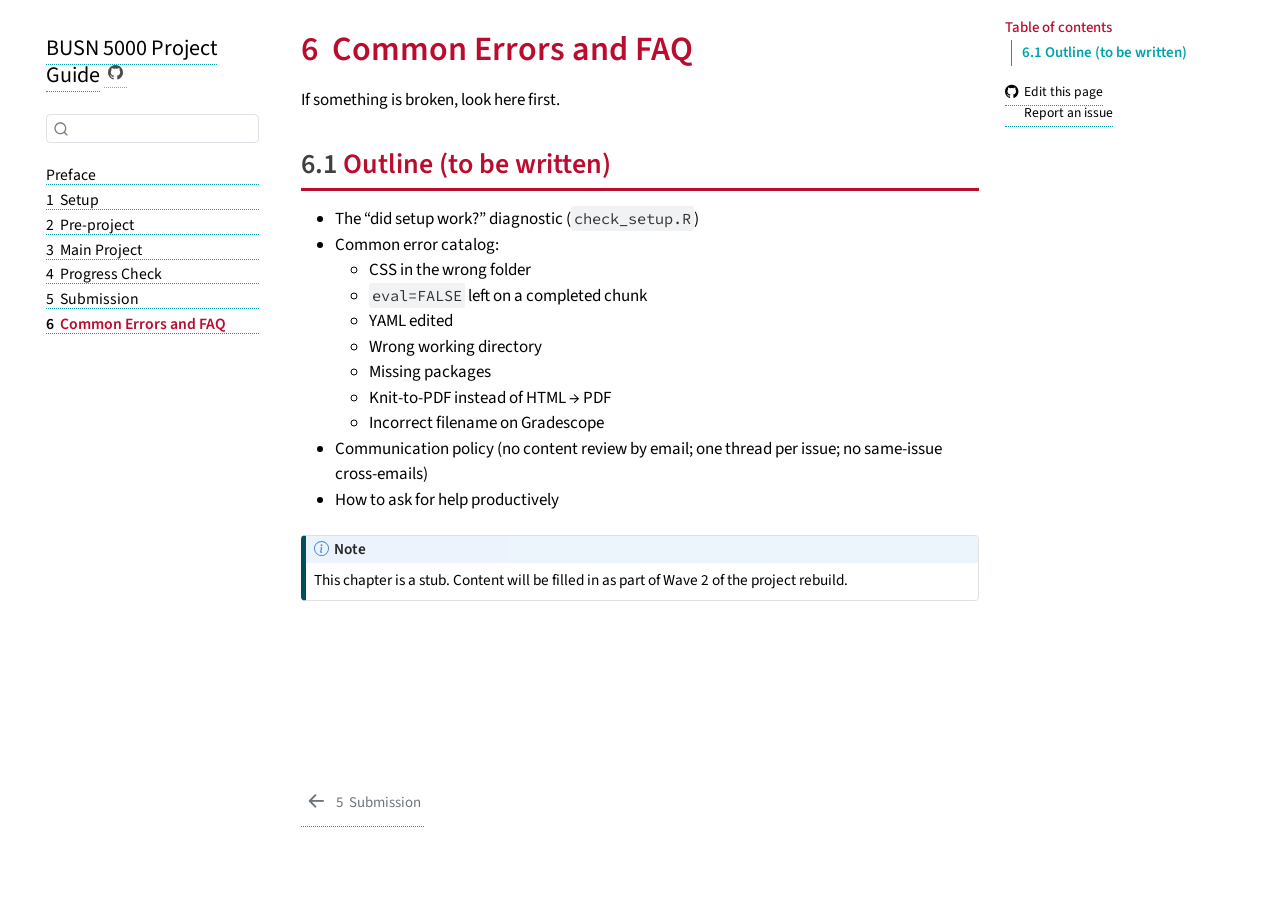
==== common-errors.html @ 4ea529e7 "Built site for gh-pages" ====
<!DOCTYPE html>
<html xmlns="http://www.w3.org/1999/xhtml" lang="en" xml:lang="en"><head>

<meta charset="utf-8">
<meta name="generator" content="quarto-1.9.37">

<meta name="viewport" content="width=device-width, initial-scale=1.0, user-scalable=yes">


<title>6&nbsp; Common Errors and FAQ – BUSN 5000 Project Guide</title>
<style>
/* Default styles provided by pandoc.
** See https://pandoc.org/MANUAL.html#variables-for-html for config info.
*/
code{white-space: pre-wrap;}
span.smallcaps{font-variant: small-caps;}
div.columns{display: flex; gap: min(4vw, 1.5em);}
div.column{flex: auto; overflow-x: auto;}
div.hanging-indent{margin-left: 1.5em; text-indent: -1.5em;}
ul.task-list{list-style: none;}
ul.task-list li input[type="checkbox"] {
  width: 0.8em;
  margin: 0 0.8em 0.2em -1em; /* quarto-specific, see https://github.com/quarto-dev/quarto-cli/issues/4556 */ 
  vertical-align: middle;
}
</style>


<script src="site_libs/quarto-nav/quarto-nav.js"></script>
<script src="site_libs/quarto-nav/headroom.min.js"></script>
<script src="site_libs/clipboard/clipboard.min.js"></script>
<script src="site_libs/quarto-search/autocomplete.umd.js"></script>
<script src="site_libs/quarto-search/fuse.min.js"></script>
<script src="site_libs/quarto-search/quarto-search.js"></script>
<meta name="quarto:offset" content="./">
<link href="./submission.html" rel="prev">
<script src="site_libs/quarto-html/quarto.js" type="module"></script>
<script src="site_libs/quarto-html/tabsets/tabsets.js" type="module"></script>
<script src="site_libs/quarto-html/popper.min.js"></script>
<script src="site_libs/quarto-html/tippy.umd.min.js"></script>
<script src="site_libs/quarto-html/anchor.min.js"></script>
<link href="site_libs/quarto-html/tippy.css" rel="stylesheet">
<link href="site_libs/quarto-html/quarto-syntax-highlighting-4b0de3ab151bb2e1b2374a1825185156.css" rel="stylesheet" id="quarto-text-highlighting-styles">
<script src="site_libs/bootstrap/bootstrap.min.js"></script>
<link href="site_libs/bootstrap/bootstrap-icons.css" rel="stylesheet">
<link href="site_libs/bootstrap/bootstrap-449d68f98541562bb7ccbf03d255c1a3.min.css" rel="stylesheet" append-hash="true" id="quarto-bootstrap" data-mode="light">
<script id="quarto-search-options" type="application/json">{
  "location": "sidebar",
  "copy-button": false,
  "collapse-after": 3,
  "panel-placement": "start",
  "type": "textbox",
  "limit": 50,
  "keyboard-shortcut": [
    "f",
    "/",
    "s"
  ],
  "show-item-context": false,
  "language": {
    "search-no-results-text": "No results",
    "search-matching-documents-text": "matching documents",
    "search-copy-link-title": "Copy link to search",
    "search-hide-matches-text": "Hide additional matches",
    "search-more-match-text": "more match in this document",
    "search-more-matches-text": "more matches in this document",
    "search-clear-button-title": "Clear",
    "search-text-placeholder": "",
    "search-detached-cancel-button-title": "Cancel",
    "search-submit-button-title": "Submit",
    "search-label": "Search"
  }
}</script>


</head>

<body class="nav-sidebar floating quarto-light">

<div id="quarto-search-results"></div>
  <header id="quarto-header" class="headroom fixed-top">
  <nav class="quarto-secondary-nav">
    <div class="container-fluid d-flex">
      <button type="button" class="quarto-btn-toggle btn" data-bs-toggle="collapse" role="button" data-bs-target=".quarto-sidebar-collapse-item" aria-controls="quarto-sidebar" aria-expanded="false" aria-label="Toggle sidebar navigation" onclick="if (window.quartoToggleHeadroom) { window.quartoToggleHeadroom(); }">
        <i class="bi bi-layout-text-sidebar-reverse"></i>
      </button>
        <nav class="quarto-page-breadcrumbs" aria-label="breadcrumb"><ol class="breadcrumb"><li class="breadcrumb-item"><a href="./common-errors.html"><span class="chapter-number">6</span>&nbsp; <span class="chapter-title">Common Errors and FAQ</span></a></li></ol></nav>
        <a class="flex-grow-1" role="navigation" data-bs-toggle="collapse" data-bs-target=".quarto-sidebar-collapse-item" aria-controls="quarto-sidebar" aria-expanded="false" aria-label="Toggle sidebar navigation" onclick="if (window.quartoToggleHeadroom) { window.quartoToggleHeadroom(); }">      
        </a>
      <button type="button" class="btn quarto-search-button" aria-label="Search" onclick="window.quartoOpenSearch();">
        <i class="bi bi-search"></i>
      </button>
    </div>
  </nav>
</header>
<!-- content -->
<div id="quarto-content" class="quarto-container page-columns page-rows-contents page-layout-article">
<!-- sidebar -->
  <nav id="quarto-sidebar" class="sidebar collapse collapse-horizontal quarto-sidebar-collapse-item sidebar-navigation floating overflow-auto">
    <div class="pt-lg-2 mt-2 text-left sidebar-header">
    <div class="sidebar-title mb-0 py-0">
      <a href="./">BUSN 5000 Project Guide</a> 
        <div class="sidebar-tools-main">
    <a href="https://github.com/abbicormier/BUSN5000-project" title="Source Code" class="quarto-navigation-tool px-1" aria-label="Source Code"><i class="bi bi-github"></i></a>
</div>
    </div>
      </div>
        <div class="mt-2 flex-shrink-0 align-items-center">
        <div class="sidebar-search">
        <div id="quarto-search" class="" title="Search"></div>
        </div>
        </div>
    <div class="sidebar-menu-container"> 
    <ul class="list-unstyled mt-1">
        <li class="sidebar-item">
  <div class="sidebar-item-container"> 
  <a href="./index.html" class="sidebar-item-text sidebar-link">
 <span class="menu-text">Preface</span></a>
  </div>
</li>
        <li class="sidebar-item">
  <div class="sidebar-item-container"> 
  <a href="./setup.html" class="sidebar-item-text sidebar-link">
 <span class="menu-text"><span class="chapter-number">1</span>&nbsp; <span class="chapter-title">Setup</span></span></a>
  </div>
</li>
        <li class="sidebar-item">
  <div class="sidebar-item-container"> 
  <a href="./pre-project.html" class="sidebar-item-text sidebar-link">
 <span class="menu-text"><span class="chapter-number">2</span>&nbsp; <span class="chapter-title">Pre-project</span></span></a>
  </div>
</li>
        <li class="sidebar-item">
  <div class="sidebar-item-container"> 
  <a href="./main-project.html" class="sidebar-item-text sidebar-link">
 <span class="menu-text"><span class="chapter-number">3</span>&nbsp; <span class="chapter-title">Main Project</span></span></a>
  </div>
</li>
        <li class="sidebar-item">
  <div class="sidebar-item-container"> 
  <a href="./progress-check.html" class="sidebar-item-text sidebar-link">
 <span class="menu-text"><span class="chapter-number">4</span>&nbsp; <span class="chapter-title">Progress Check</span></span></a>
  </div>
</li>
        <li class="sidebar-item">
  <div class="sidebar-item-container"> 
  <a href="./submission.html" class="sidebar-item-text sidebar-link">
 <span class="menu-text"><span class="chapter-number">5</span>&nbsp; <span class="chapter-title">Submission</span></span></a>
  </div>
</li>
        <li class="sidebar-item">
  <div class="sidebar-item-container"> 
  <a href="./common-errors.html" class="sidebar-item-text sidebar-link active">
 <span class="menu-text"><span class="chapter-number">6</span>&nbsp; <span class="chapter-title">Common Errors and FAQ</span></span></a>
  </div>
</li>
    </ul>
    </div>
</nav>
<div id="quarto-sidebar-glass" class="quarto-sidebar-collapse-item" data-bs-toggle="collapse" data-bs-target=".quarto-sidebar-collapse-item"></div>
<!-- margin-sidebar -->
    <div id="quarto-margin-sidebar" class="sidebar margin-sidebar">
        <nav id="TOC" role="doc-toc" class="toc-active">
    <h2 id="toc-title">Table of contents</h2>
   
  <ul>
  <li><a href="#outline-to-be-written" id="toc-outline-to-be-written" class="nav-link active" data-scroll-target="#outline-to-be-written"><span class="header-section-number">6.1</span> Outline (to be written)</a></li>
  </ul>
<div class="toc-actions"><ul><li><a href="https://github.com/abbicormier/BUSN5000-project/edit/main/common-errors.qmd" class="toc-action"><i class="bi bi-github"></i>Edit this page</a></li><li><a href="https://github.com/abbicormier/BUSN5000-project/issues/new" class="toc-action"><i class="bi empty"></i>Report an issue</a></li></ul></div></nav>
    </div>
<!-- main -->
<main class="content" id="quarto-document-content">

<header id="title-block-header" class="quarto-title-block default">
<div class="quarto-title">
<h1 class="title"><span class="chapter-number">6</span>&nbsp; <span class="chapter-title">Common Errors and FAQ</span></h1>
</div>



<div class="quarto-title-meta">

    
  
    
  </div>
  


</header>


<p>If something is broken, look here first.</p>
<section id="outline-to-be-written" class="level2" data-number="6.1">
<h2 data-number="6.1" class="anchored" data-anchor-id="outline-to-be-written"><span class="header-section-number">6.1</span> Outline (to be written)</h2>
<ul>
<li>The “did setup work?” diagnostic (<code>check_setup.R</code>)</li>
<li>Common error catalog:
<ul>
<li>CSS in the wrong folder</li>
<li><code>eval=FALSE</code> left on a completed chunk</li>
<li>YAML edited</li>
<li>Wrong working directory</li>
<li>Missing packages</li>
<li>Knit-to-PDF instead of HTML → PDF</li>
<li>Incorrect filename on Gradescope</li>
</ul></li>
<li>Communication policy (no content review by email; one thread per issue; no same-issue cross-emails)</li>
<li>How to ask for help productively</li>
</ul>
<div class="callout callout-style-default callout-note callout-titled">
<div class="callout-header d-flex align-content-center">
<div class="callout-icon-container">
<i class="callout-icon"></i>
</div>
<div class="callout-title-container flex-fill">
Note
</div>
</div>
<div class="callout-body-container callout-body">
<p>This chapter is a stub. Content will be filled in as part of Wave 2 of the project rebuild.</p>
</div>
</div>


</section>

</main> <!-- /main -->
<script id="quarto-html-after-body" type="application/javascript">
  window.document.addEventListener("DOMContentLoaded", function (event) {
    const icon = "";
    const anchorJS = new window.AnchorJS();
    anchorJS.options = {
      placement: 'right',
      icon: icon
    };
    anchorJS.add('.anchored');
    const isCodeAnnotation = (el) => {
      for (const clz of el.classList) {
        if (clz.startsWith('code-annotation-')) {                     
          return true;
        }
      }
      return false;
    }
    const onCopySuccess = function(e) {
      // button target
      const button = e.trigger;
      // don't keep focus
      button.blur();
      // flash "checked"
      button.classList.add('code-copy-button-checked');
      var currentTitle = button.getAttribute("title");
      button.setAttribute("title", "Copied!");
      let tooltip;
      if (window.bootstrap) {
        button.setAttribute("data-bs-toggle", "tooltip");
        button.setAttribute("data-bs-placement", "left");
        button.setAttribute("data-bs-title", "Copied!");
        tooltip = new bootstrap.Tooltip(button, 
          { trigger: "manual", 
            customClass: "code-copy-button-tooltip",
            offset: [0, -8]});
        tooltip.show();    
      }
      setTimeout(function() {
        if (tooltip) {
          tooltip.hide();
          button.removeAttribute("data-bs-title");
          button.removeAttribute("data-bs-toggle");
          button.removeAttribute("data-bs-placement");
        }
        button.setAttribute("title", currentTitle);
        button.classList.remove('code-copy-button-checked');
      }, 1000);
      // clear code selection
      e.clearSelection();
    }
    const getTextToCopy = function(trigger) {
      const outerScaffold = trigger.parentElement.cloneNode(true);
      const codeEl = outerScaffold.querySelector('code');
      for (const childEl of codeEl.children) {
        if (isCodeAnnotation(childEl)) {
          childEl.remove();
        }
      }
      return codeEl.innerText;
    }
    const clipboard = new window.ClipboardJS('.code-copy-button:not([data-in-quarto-modal])', {
      text: getTextToCopy
    });
    clipboard.on('success', onCopySuccess);
    if (window.document.getElementById('quarto-embedded-source-code-modal')) {
      const clipboardModal = new window.ClipboardJS('.code-copy-button[data-in-quarto-modal]', {
        text: getTextToCopy,
        container: window.document.getElementById('quarto-embedded-source-code-modal')
      });
      clipboardModal.on('success', onCopySuccess);
    }
      var localhostRegex = new RegExp(/^(?:http|https):\/\/localhost\:?[0-9]*\//);
      var mailtoRegex = new RegExp(/^mailto:/);
        var filterRegex = new RegExp('/' + window.location.host + '/');
      var isInternal = (href) => {
          return filterRegex.test(href) || localhostRegex.test(href) || mailtoRegex.test(href);
      }
      // Inspect non-navigation links and adorn them if external
     var links = window.document.querySelectorAll('a[href]:not(.nav-link):not(.navbar-brand):not(.toc-action):not(.sidebar-link):not(.sidebar-item-toggle):not(.pagination-link):not(.no-external):not([aria-hidden]):not(.dropdown-item):not(.quarto-navigation-tool):not(.about-link)');
      for (var i=0; i<links.length; i++) {
        const link = links[i];
        if (!isInternal(link.href)) {
          // undo the damage that might have been done by quarto-nav.js in the case of
          // links that we want to consider external
          if (link.dataset.originalHref !== undefined) {
            link.href = link.dataset.originalHref;
          }
        }
      }
    function tippyHover(el, contentFn, onTriggerFn, onUntriggerFn) {
      const config = {
        allowHTML: true,
        maxWidth: 500,
        delay: 100,
        arrow: false,
        appendTo: function(el) {
            return el.parentElement;
        },
        interactive: true,
        interactiveBorder: 10,
        theme: 'quarto',
        placement: 'bottom-start',
      };
      if (contentFn) {
        config.content = contentFn;
      }
      if (onTriggerFn) {
        config.onTrigger = onTriggerFn;
      }
      if (onUntriggerFn) {
        config.onUntrigger = onUntriggerFn;
      }
      window.tippy(el, config); 
    }
    const noterefs = window.document.querySelectorAll('a[role="doc-noteref"]');
    for (var i=0; i<noterefs.length; i++) {
      const ref = noterefs[i];
      tippyHover(ref, function() {
        // use id or data attribute instead here
        let href = ref.getAttribute('data-footnote-href') || ref.getAttribute('href');
        try { href = new URL(href).hash; } catch {}
        const id = href.replace(/^#\/?/, "");
        const note = window.document.getElementById(id);
        if (note) {
          return note.innerHTML;
        } else {
          return "";
        }
      });
    }
    const xrefs = window.document.querySelectorAll('a.quarto-xref');
    const processXRef = (id, note) => {
      // Strip column container classes
      const stripColumnClz = (el) => {
        el.classList.remove("page-full", "page-columns");
        if (el.children) {
          for (const child of el.children) {
            stripColumnClz(child);
          }
        }
      }
      stripColumnClz(note)
      if (id === null || id.startsWith('sec-')) {
        // Special case sections, only their first couple elements
        const container = document.createElement("div");
        if (note.children && note.children.length > 2) {
          container.appendChild(note.children[0].cloneNode(true));
          for (let i = 1; i < note.children.length; i++) {
            const child = note.children[i];
            if (child.tagName === "P" && child.innerText === "") {
              continue;
            } else {
              container.appendChild(child.cloneNode(true));
              break;
            }
          }
          if (window.Quarto?.typesetMath) {
            window.Quarto.typesetMath(container);
          }
          return container.innerHTML
        } else {
          if (window.Quarto?.typesetMath) {
            window.Quarto.typesetMath(note);
          }
          return note.innerHTML;
        }
      } else {
        // Remove any anchor links if they are present
        const anchorLink = note.querySelector('a.anchorjs-link');
        if (anchorLink) {
          anchorLink.remove();
        }
        if (window.Quarto?.typesetMath) {
          window.Quarto.typesetMath(note);
        }
        if (note.classList.contains("callout")) {
          return note.outerHTML;
        } else {
          return note.innerHTML;
        }
      }
    }
    for (var i=0; i<xrefs.length; i++) {
      const xref = xrefs[i];
      tippyHover(xref, undefined, function(instance) {
        instance.disable();
        let url = xref.getAttribute('href');
        let hash = undefined; 
        if (url.startsWith('#')) {
          hash = url;
        } else {
          try { hash = new URL(url).hash; } catch {}
        }
        if (hash) {
          const id = hash.replace(/^#\/?/, "");
          const note = window.document.getElementById(id);
          if (note !== null) {
            try {
              const html = processXRef(id, note.cloneNode(true));
              instance.setContent(html);
            } finally {
              instance.enable();
              instance.show();
            }
          } else {
            // See if we can fetch this
            fetch(url.split('#')[0])
            .then(res => res.text())
            .then(html => {
              const parser = new DOMParser();
              const htmlDoc = parser.parseFromString(html, "text/html");
              const note = htmlDoc.getElementById(id);
              if (note !== null) {
                const html = processXRef(id, note);
                instance.setContent(html);
              } 
            }).finally(() => {
              instance.enable();
              instance.show();
            });
          }
        } else {
          // See if we can fetch a full url (with no hash to target)
          // This is a special case and we should probably do some content thinning / targeting
          fetch(url)
          .then(res => res.text())
          .then(html => {
            const parser = new DOMParser();
            const htmlDoc = parser.parseFromString(html, "text/html");
            const note = htmlDoc.querySelector('main.content');
            if (note !== null) {
              // This should only happen for chapter cross references
              // (since there is no id in the URL)
              // remove the first header
              if (note.children.length > 0 && note.children[0].tagName === "HEADER") {
                note.children[0].remove();
              }
              const html = processXRef(null, note);
              instance.setContent(html);
            } 
          }).finally(() => {
            instance.enable();
            instance.show();
          });
        }
      }, function(instance) {
      });
    }
        let selectedAnnoteEl;
        const selectorForAnnotation = ( cell, annotation) => {
          let cellAttr = 'data-code-cell="' + cell + '"';
          let lineAttr = 'data-code-annotation="' +  annotation + '"';
          const selector = 'span[' + cellAttr + '][' + lineAttr + ']';
          return selector;
        }
        const selectCodeLines = (annoteEl) => {
          const doc = window.document;
          const targetCell = annoteEl.getAttribute("data-target-cell");
          const targetAnnotation = annoteEl.getAttribute("data-target-annotation");
          const annoteSpan = window.document.querySelector(selectorForAnnotation(targetCell, targetAnnotation));
          const lines = annoteSpan.getAttribute("data-code-lines").split(",");
          const lineIds = lines.map((line) => {
            return targetCell + "-" + line;
          })
          let top = null;
          let height = null;
          let parent = null;
          if (lineIds.length > 0) {
              //compute the position of the single el (top and bottom and make a div)
              const el = window.document.getElementById(lineIds[0]);
              top = el.offsetTop;
              height = el.offsetHeight;
              parent = el.parentElement.parentElement;
            if (lineIds.length > 1) {
              const lastEl = window.document.getElementById(lineIds[lineIds.length - 1]);
              const bottom = lastEl.offsetTop + lastEl.offsetHeight;
              height = bottom - top;
            }
            if (top !== null && height !== null && parent !== null) {
              // cook up a div (if necessary) and position it 
              let div = window.document.getElementById("code-annotation-line-highlight");
              if (div === null) {
                div = window.document.createElement("div");
                div.setAttribute("id", "code-annotation-line-highlight");
                div.style.position = 'absolute';
                parent.appendChild(div);
              }
              div.style.top = top - 2 + "px";
              div.style.height = height + 4 + "px";
              div.style.left = 0;
              let gutterDiv = window.document.getElementById("code-annotation-line-highlight-gutter");
              if (gutterDiv === null) {
                gutterDiv = window.document.createElement("div");
                gutterDiv.setAttribute("id", "code-annotation-line-highlight-gutter");
                gutterDiv.style.position = 'absolute';
                const codeCell = window.document.getElementById(targetCell);
                const gutter = codeCell.querySelector('.code-annotation-gutter');
                gutter.appendChild(gutterDiv);
              }
              gutterDiv.style.top = top - 2 + "px";
              gutterDiv.style.height = height + 4 + "px";
            }
            selectedAnnoteEl = annoteEl;
          }
        };
        const unselectCodeLines = () => {
          const elementsIds = ["code-annotation-line-highlight", "code-annotation-line-highlight-gutter"];
          elementsIds.forEach((elId) => {
            const div = window.document.getElementById(elId);
            if (div) {
              div.remove();
            }
          });
          selectedAnnoteEl = undefined;
        };
          // Handle positioning of the toggle
      window.addEventListener(
        "resize",
        throttle(() => {
          elRect = undefined;
          if (selectedAnnoteEl) {
            selectCodeLines(selectedAnnoteEl);
          }
        }, 10)
      );
      function throttle(fn, ms) {
      let throttle = false;
      let timer;
        return (...args) => {
          if(!throttle) { // first call gets through
              fn.apply(this, args);
              throttle = true;
          } else { // all the others get throttled
              if(timer) clearTimeout(timer); // cancel #2
              timer = setTimeout(() => {
                fn.apply(this, args);
                timer = throttle = false;
              }, ms);
          }
        };
      }
        // Attach click handler to the DT
        const annoteDls = window.document.querySelectorAll('dt[data-target-cell]');
        for (const annoteDlNode of annoteDls) {
          annoteDlNode.addEventListener('click', (event) => {
            const clickedEl = event.target;
            if (clickedEl !== selectedAnnoteEl) {
              unselectCodeLines();
              const activeEl = window.document.querySelector('dt[data-target-cell].code-annotation-active');
              if (activeEl) {
                activeEl.classList.remove('code-annotation-active');
              }
              selectCodeLines(clickedEl);
              clickedEl.classList.add('code-annotation-active');
            } else {
              // Unselect the line
              unselectCodeLines();
              clickedEl.classList.remove('code-annotation-active');
            }
          });
        }
    const findCites = (el) => {
      const parentEl = el.parentElement;
      if (parentEl) {
        const cites = parentEl.dataset.cites;
        if (cites) {
          return {
            el,
            cites: cites.split(' ')
          };
        } else {
          return findCites(el.parentElement)
        }
      } else {
        return undefined;
      }
    };
    var bibliorefs = window.document.querySelectorAll('a[role="doc-biblioref"]');
    for (var i=0; i<bibliorefs.length; i++) {
      const ref = bibliorefs[i];
      const citeInfo = findCites(ref);
      if (citeInfo) {
        tippyHover(citeInfo.el, function() {
          var popup = window.document.createElement('div');
          citeInfo.cites.forEach(function(cite) {
            var citeDiv = window.document.createElement('div');
            citeDiv.classList.add('hanging-indent');
            citeDiv.classList.add('csl-entry');
            var biblioDiv = window.document.getElementById('ref-' + cite);
            if (biblioDiv) {
              citeDiv.innerHTML = biblioDiv.innerHTML;
            }
            popup.appendChild(citeDiv);
          });
          return popup.innerHTML;
        });
      }
    }
  });
  </script>
<nav class="page-navigation">
  <div class="nav-page nav-page-previous">
      <a href="./submission.html" class="pagination-link" aria-label="Submission">
        <i class="bi bi-arrow-left-short"></i> <span class="nav-page-text"><span class="chapter-number">5</span>&nbsp; <span class="chapter-title">Submission</span></span>
      </a>          
  </div>
  <div class="nav-page nav-page-next">
  </div>
</nav>
</div> <!-- /content -->




<footer class="footer"><div class="nav-footer"><div class="nav-footer-center"><div class="toc-actions d-sm-block d-md-none"><ul><li><a href="https://github.com/abbicormier/BUSN5000-project/edit/main/common-errors.qmd" class="toc-action"><i class="bi bi-github"></i>Edit this page</a></li><li><a href="https://github.com/abbicormier/BUSN5000-project/issues/new" class="toc-action"><i class="bi empty"></i>Report an issue</a></li></ul></div></div></div></footer></body></html>
---- site_libs/quarto-html/tippy.css ----
.tippy-box[data-animation=fade][data-state=hidden]{opacity:0}[data-tippy-root]{max-width:calc(100vw - 10px)}.tippy-box{position:relative;background-color:#333;color:#fff;border-radius:4px;font-size:14px;line-height:1.4;white-space:normal;outline:0;transition-property:transform,visibility,opacity}.tippy-box[data-placement^=top]>.tippy-arrow{bottom:0}.tippy-box[data-placement^=top]>.tippy-arrow:before{bottom:-7px;left:0;border-width:8px 8px 0;border-top-color:initial;transform-origin:center top}.tippy-box[data-placement^=bottom]>.tippy-arrow{top:0}.tippy-box[data-placement^=bottom]>.tippy-arrow:before{top:-7px;left:0;border-width:0 8px 8px;border-bottom-color:initial;transform-origin:center bottom}.tippy-box[data-placement^=left]>.tippy-arrow{right:0}.tippy-box[data-placement^=left]>.tippy-arrow:before{border-width:8px 0 8px 8px;border-left-color:initial;right:-7px;transform-origin:center left}.tippy-box[data-placement^=right]>.tippy-arrow{left:0}.tippy-box[data-placement^=right]>.tippy-arrow:before{left:-7px;border-width:8px 8px 8px 0;border-right-color:initial;transform-origin:center right}.tippy-box[data-inertia][data-state=visible]{transition-timing-function:cubic-bezier(.54,1.5,.38,1.11)}.tippy-arrow{width:16px;height:16px;color:#333}.tippy-arrow:before{content:"";position:absolute;border-color:transparent;border-style:solid}.tippy-content{position:relative;padding:5px 9px;z-index:1}
---- site_libs/quarto-html/quarto-syntax-highlighting-4b0de3ab151bb2e1b2374a1825185156.css ----
/* quarto syntax highlight colors */
:root {
  --quarto-hl-ot-color: #003B4F;
  --quarto-hl-at-color: #657422;
  --quarto-hl-ss-color: #20794D;
  --quarto-hl-an-color: #5E5E5E;
  --quarto-hl-fu-color: #4758AB;
  --quarto-hl-st-color: #20794D;
  --quarto-hl-cf-color: #003B4F;
  --quarto-hl-op-color: #5E5E5E;
  --quarto-hl-er-color: #AD0000;
  --quarto-hl-bn-color: #AD0000;
  --quarto-hl-al-color: #AD0000;
  --quarto-hl-va-color: #111111;
  --quarto-hl-bu-color: inherit;
  --quarto-hl-ex-color: inherit;
  --quarto-hl-pp-color: #AD0000;
  --quarto-hl-in-color: #5E5E5E;
  --quarto-hl-vs-color: #20794D;
  --quarto-hl-wa-color: #5E5E5E;
  --quarto-hl-do-color: #5E5E5E;
  --quarto-hl-im-color: #00769E;
  --quarto-hl-ch-color: #20794D;
  --quarto-hl-dt-color: #AD0000;
  --quarto-hl-fl-color: #AD0000;
  --quarto-hl-co-color: #5E5E5E;
  --quarto-hl-cv-color: #5E5E5E;
  --quarto-hl-cn-color: #8f5902;
  --quarto-hl-sc-color: #5E5E5E;
  --quarto-hl-dv-color: #AD0000;
  --quarto-hl-kw-color: #003B4F;
}

/* other quarto variables */
:root {
  --quarto-font-monospace: "Source Code Pro", "Fira Code", "Monaco", "Consolas", monospace;
}

/* syntax highlight based on Pandoc's rules */
pre > code.sourceCode > span {
  color: #003B4F;
}

code.sourceCode > span {
  color: #003B4F;
}

div.sourceCode,
div.sourceCode pre.sourceCode {
  color: #003B4F;
}

/* Normal */
code span {
  color: #003B4F;
}

/* Alert */
code span.al {
  color: #AD0000;
  font-style: inherit;
}

/* Annotation */
code span.an {
  color: #5E5E5E;
  font-style: inherit;
}

/* Attribute */
code span.at {
  color: #657422;
  font-style: inherit;
}

/* BaseN */
code span.bn {
  color: #AD0000;
  font-style: inherit;
}

/* BuiltIn */
code span.bu {
  font-style: inherit;
}

/* ControlFlow */
code span.cf {
  color: #003B4F;
  font-weight: bold;
  font-style: inherit;
}

/* Char */
code span.ch {
  color: #20794D;
  font-style: inherit;
}

/* Constant */
code span.cn {
  color: #8f5902;
  font-style: inherit;
}

/* Comment */
code span.co {
  color: #5E5E5E;
  font-style: inherit;
}

/* CommentVar */
code span.cv {
  color: #5E5E5E;
  font-style: italic;
}

/* Documentation */
code span.do {
  color: #5E5E5E;
  font-style: italic;
}

/* DataType */
code span.dt {
  color: #AD0000;
  font-style: inherit;
}

/* DecVal */
code span.dv {
  color: #AD0000;
  font-style: inherit;
}

/* Error */
code span.er {
  color: #AD0000;
  font-style: inherit;
}

/* Extension */
code span.ex {
  font-style: inherit;
}

/* Float */
code span.fl {
  color: #AD0000;
  font-style: inherit;
}

/* Function */
code span.fu {
  color: #4758AB;
  font-style: inherit;
}

/* Import */
code span.im {
  color: #00769E;
  font-style: inherit;
}

/* Information */
code span.in {
  color: #5E5E5E;
  font-style: inherit;
}

/* Keyword */
code span.kw {
  color: #003B4F;
  font-weight: bold;
  font-style: inherit;
}

/* Operator */
code span.op {
  color: #5E5E5E;
  font-style: inherit;
}

/* Other */
code span.ot {
  color: #003B4F;
  font-style: inherit;
}

/* Preprocessor */
code span.pp {
  color: #AD0000;
  font-style: inherit;
}

/* SpecialChar */
code span.sc {
  color: #5E5E5E;
  font-style: inherit;
}

/* SpecialString */
code span.ss {
  color: #20794D;
  font-style: inherit;
}

/* String */
code span.st {
  color: #20794D;
  font-style: inherit;
}

/* Variable */
code span.va {
  color: #111111;
  font-style: inherit;
}

/* VerbatimString */
code span.vs {
  color: #20794D;
  font-style: inherit;
}

/* Warning */
code span.wa {
  color: #5E5E5E;
  font-style: italic;
}

.prevent-inlining {
  content: "</";
}

/*# sourceMappingURL=9f4529e75f0bf33d954683c36f11199d.css.map */
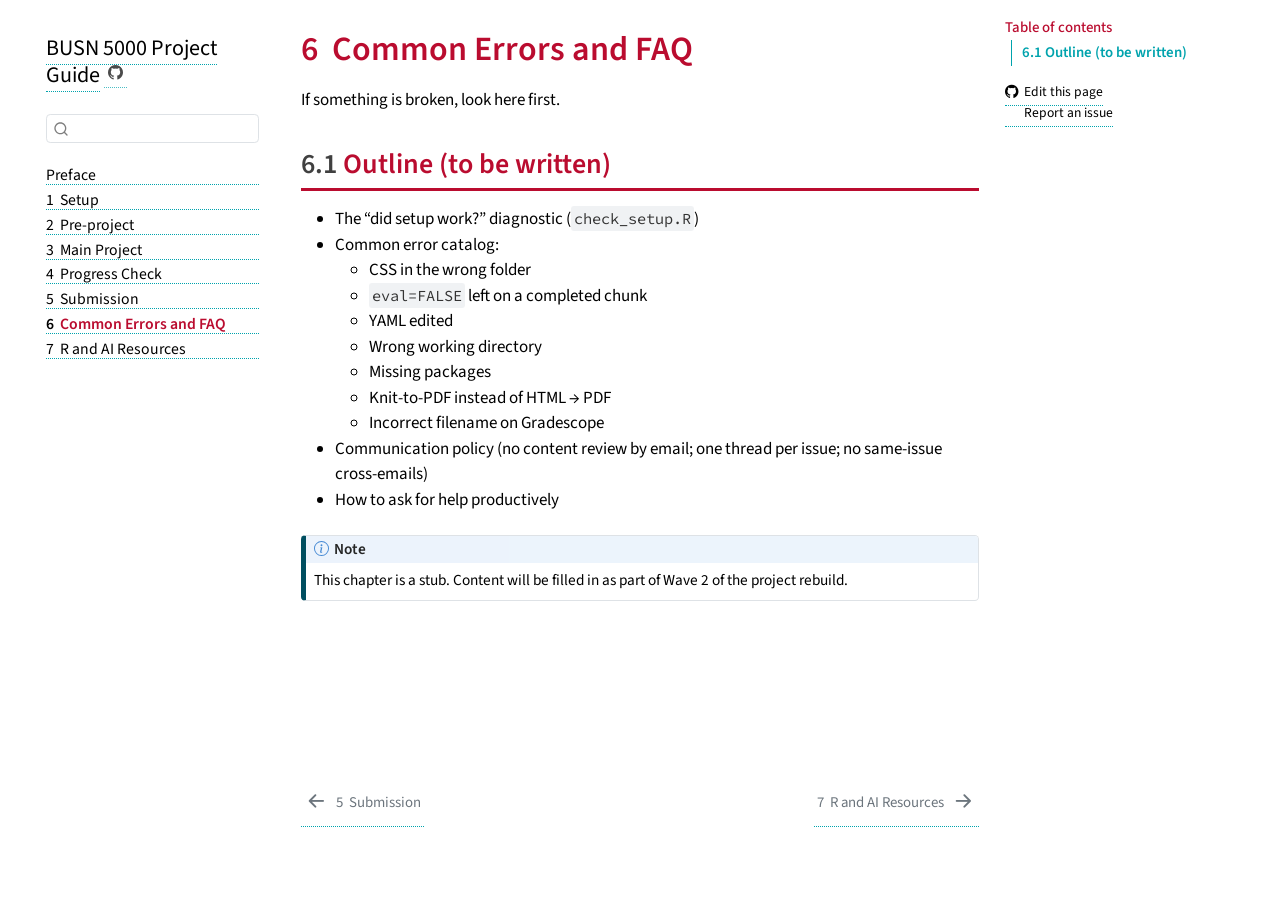
==== commit 2488666e: "Built site for gh-pages" ====
--- a/common-errors.html
+++ b/common-errors.html
@@ -33,6 +33,7 @@
 <script src="site_libs/quarto-search/fuse.min.js"></script>
 <script src="site_libs/quarto-search/quarto-search.js"></script>
 <meta name="quarto:offset" content="./">
+<link href="./r-ai-resources.html" rel="next">
 <link href="./submission.html" rel="prev">
 <script src="site_libs/quarto-html/quarto.js" type="module"></script>
 <script src="site_libs/quarto-html/tabsets/tabsets.js" type="module"></script>
@@ -152,6 +153,12 @@
   <div class="sidebar-item-container"> 
   <a href="./common-errors.html" class="sidebar-item-text sidebar-link active">
  <span class="menu-text"><span class="chapter-number">6</span>&nbsp; <span class="chapter-title">Common Errors and FAQ</span></span></a>
+  </div>
+</li>
+        <li class="sidebar-item">
+  <div class="sidebar-item-container"> 
+  <a href="./r-ai-resources.html" class="sidebar-item-text sidebar-link">
+ <span class="menu-text"><span class="chapter-number">7</span>&nbsp; <span class="chapter-title">R and AI Resources</span></span></a>
   </div>
 </li>
     </ul>
@@ -633,6 +640,9 @@
       </a>          
   </div>
   <div class="nav-page nav-page-next">
+      <a href="./r-ai-resources.html" class="pagination-link" aria-label="R and AI Resources">
+        <span class="nav-page-text"><span class="chapter-number">7</span>&nbsp; <span class="chapter-title">R and AI Resources</span></span> <i class="bi bi-arrow-right-short"></i>
+      </a>
   </div>
 </nav>
 </div> <!-- /content -->
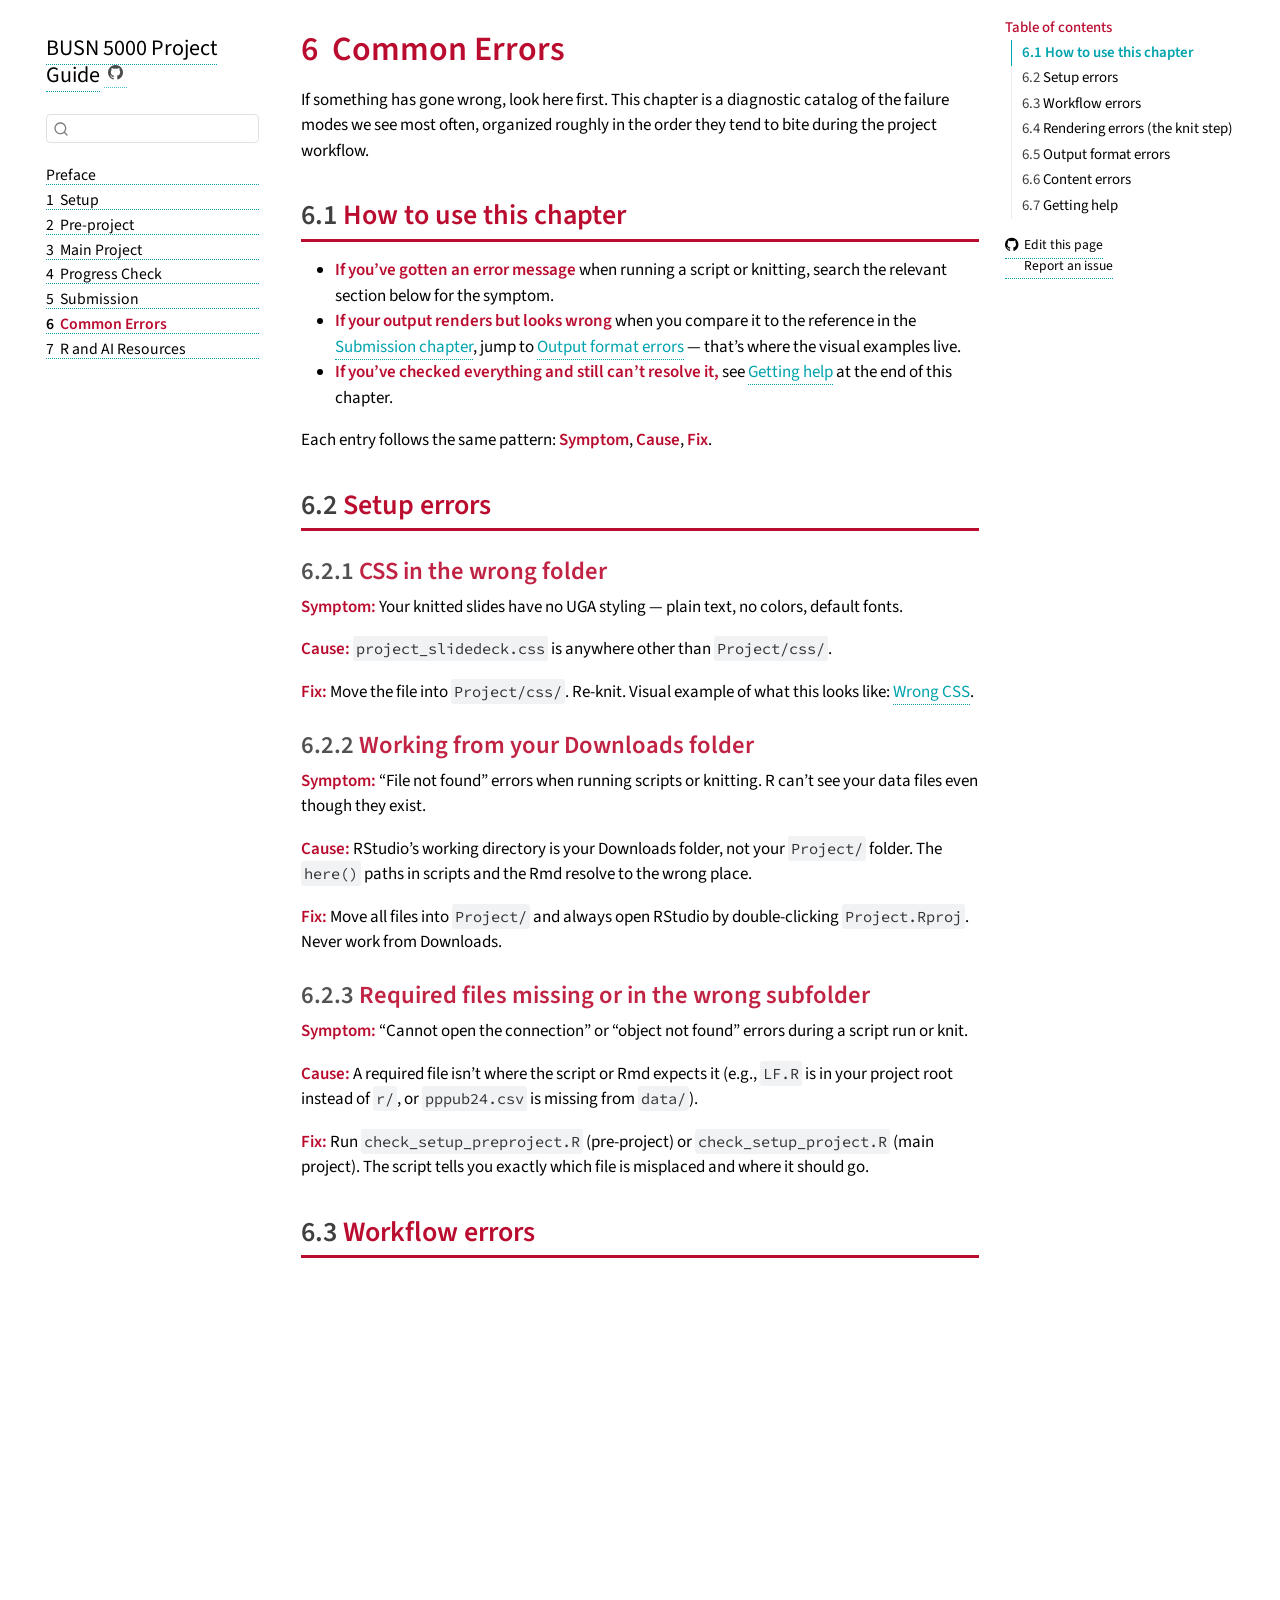
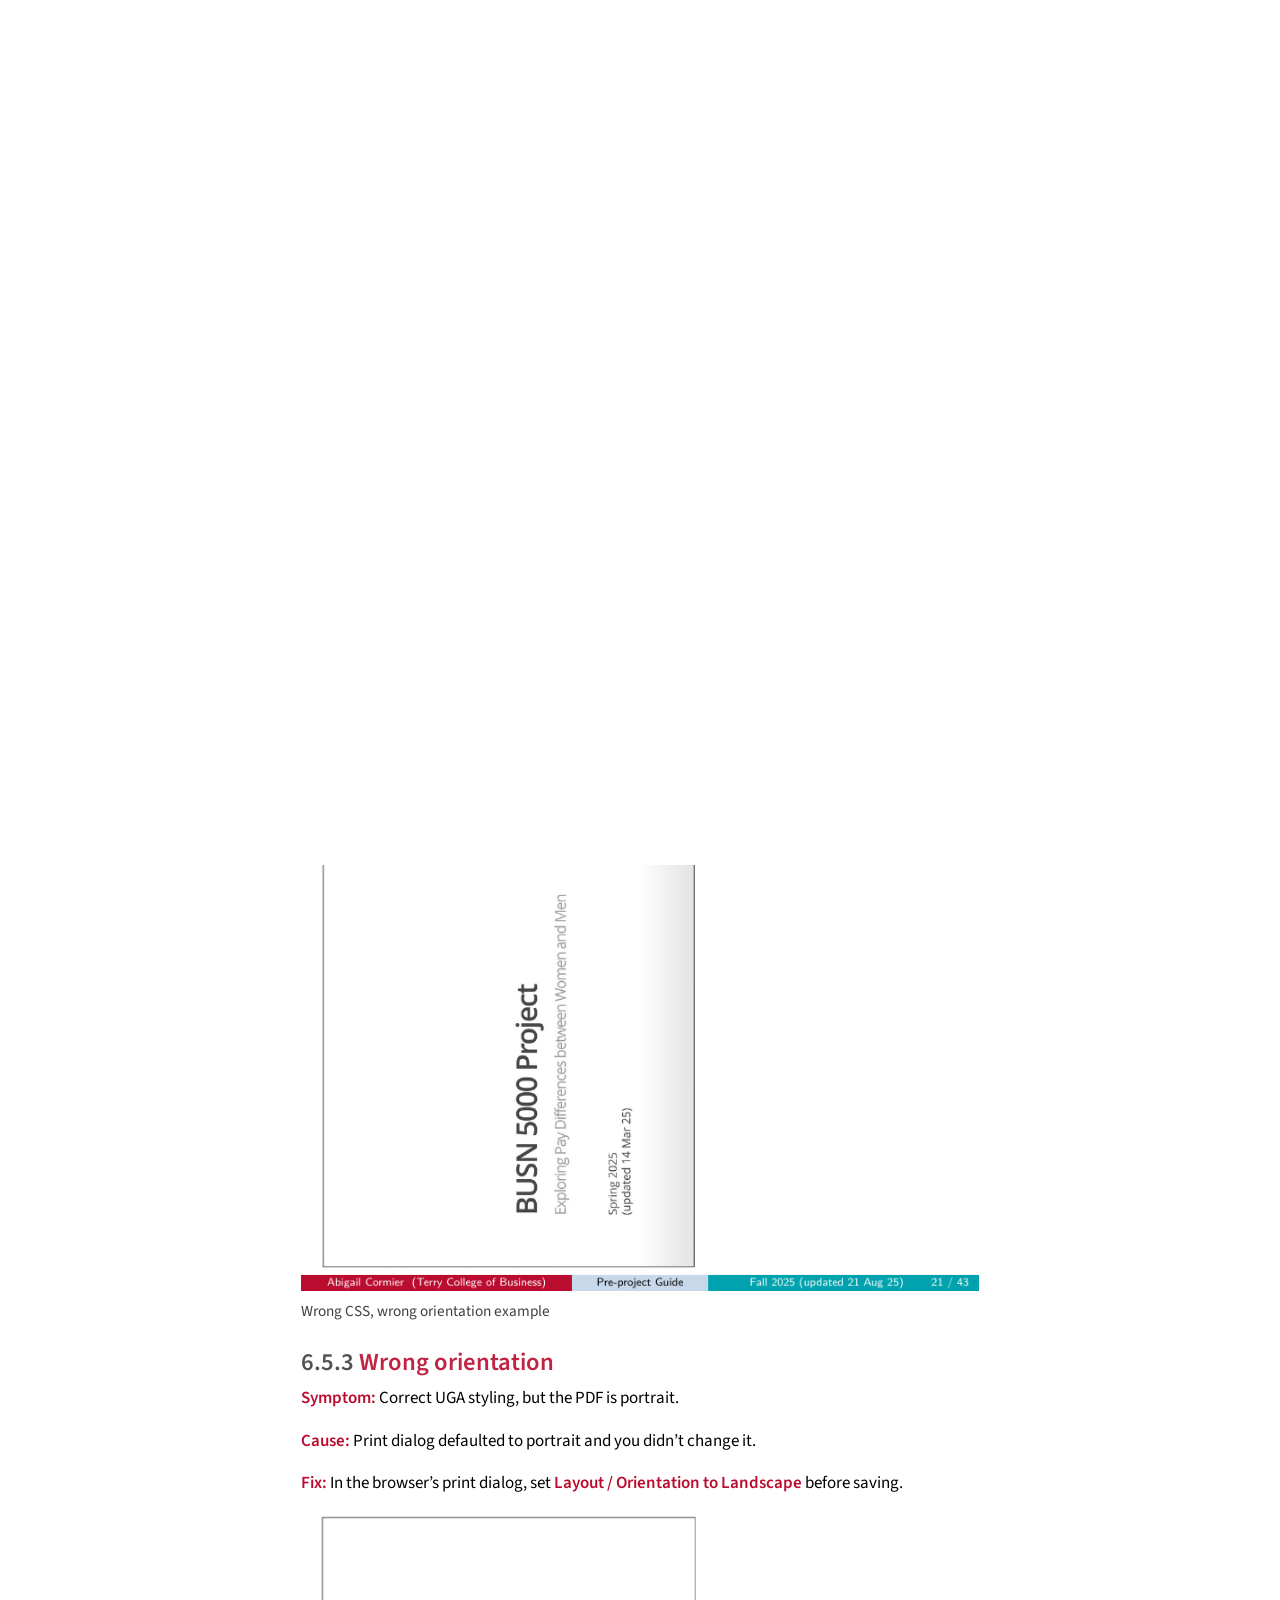
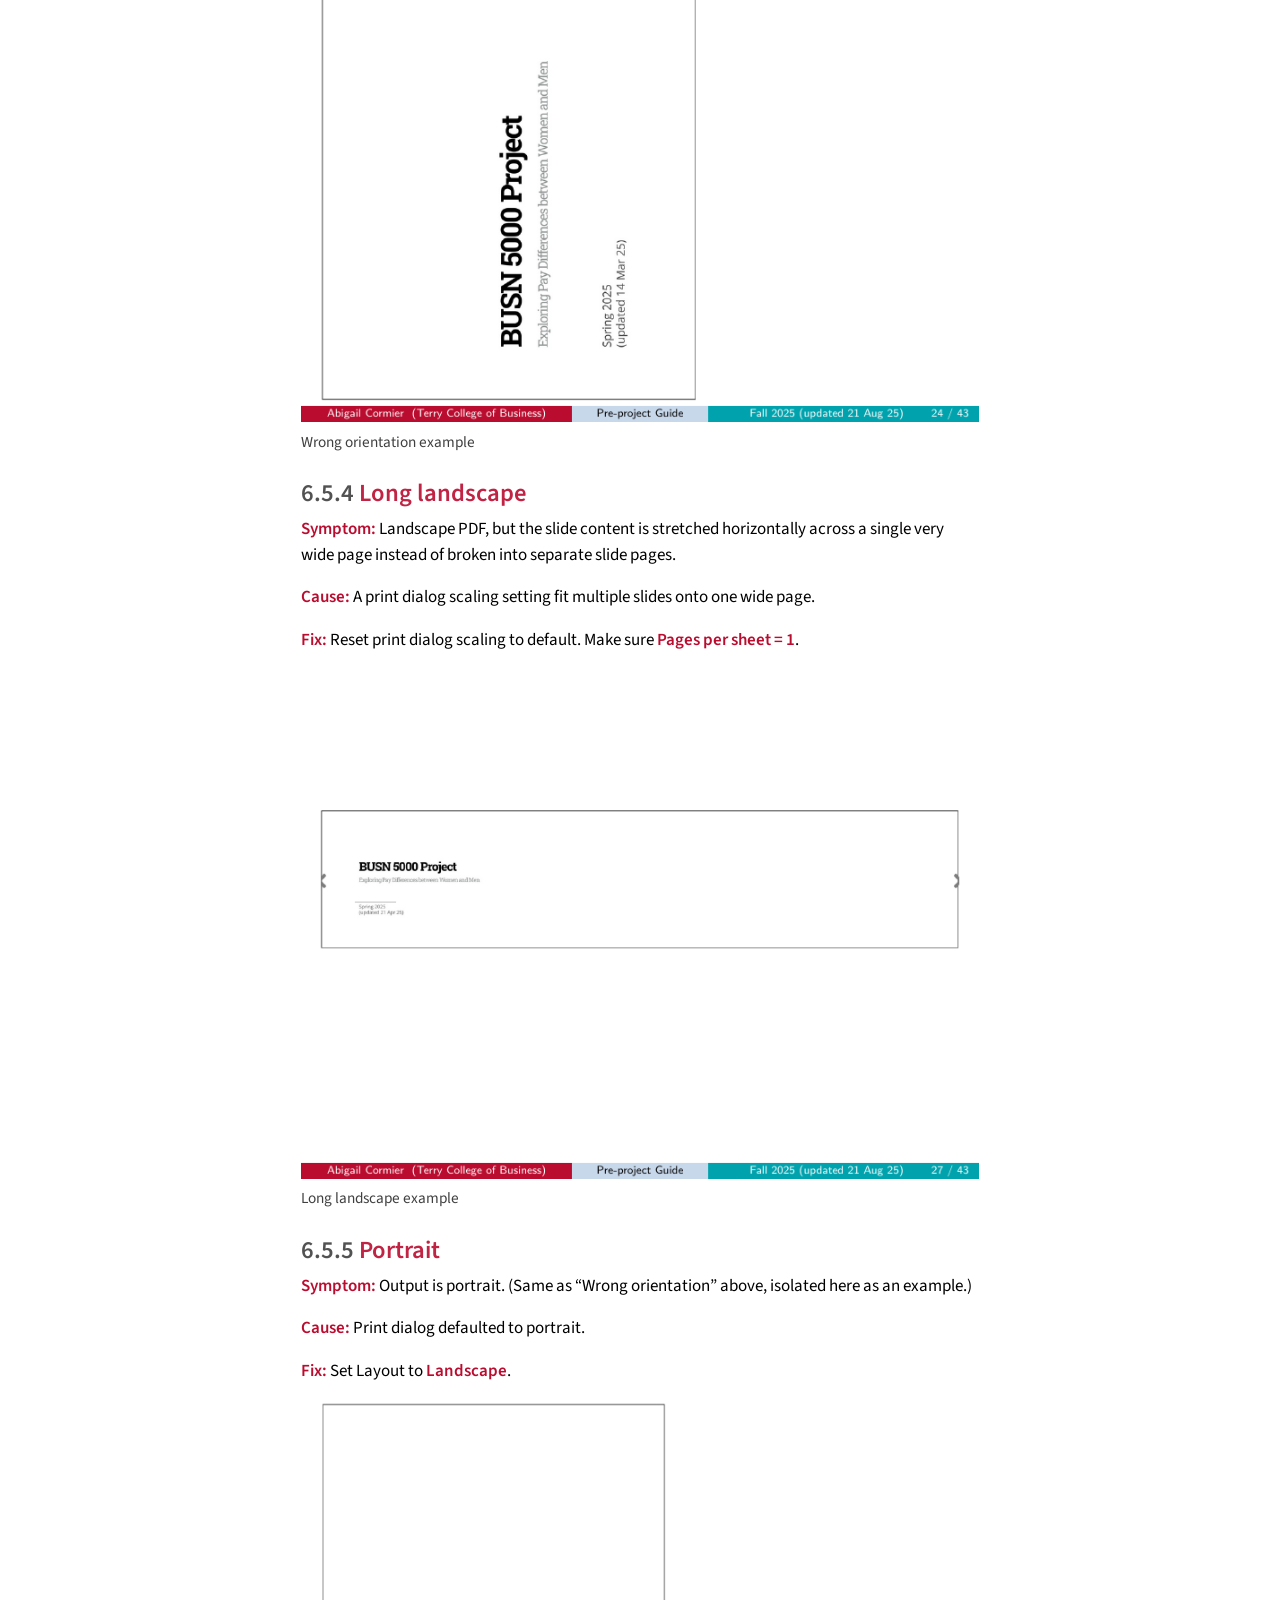
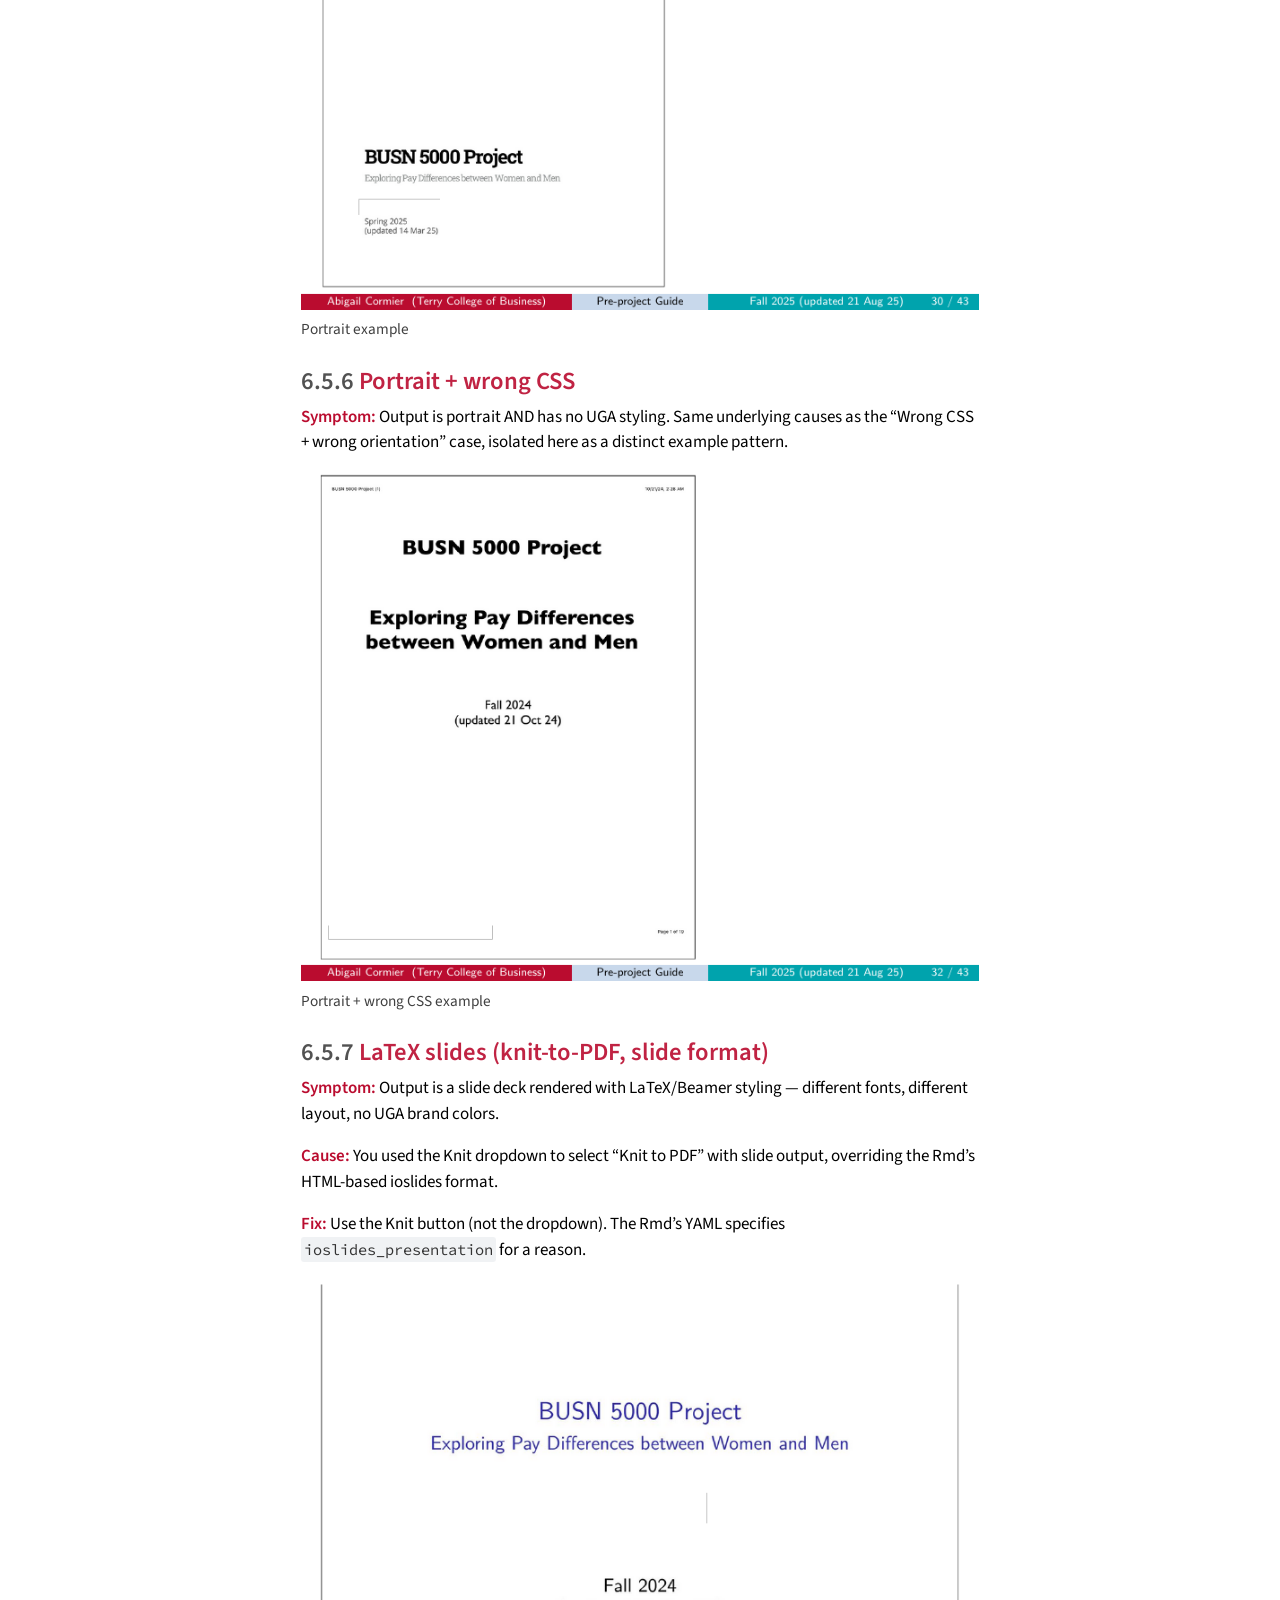
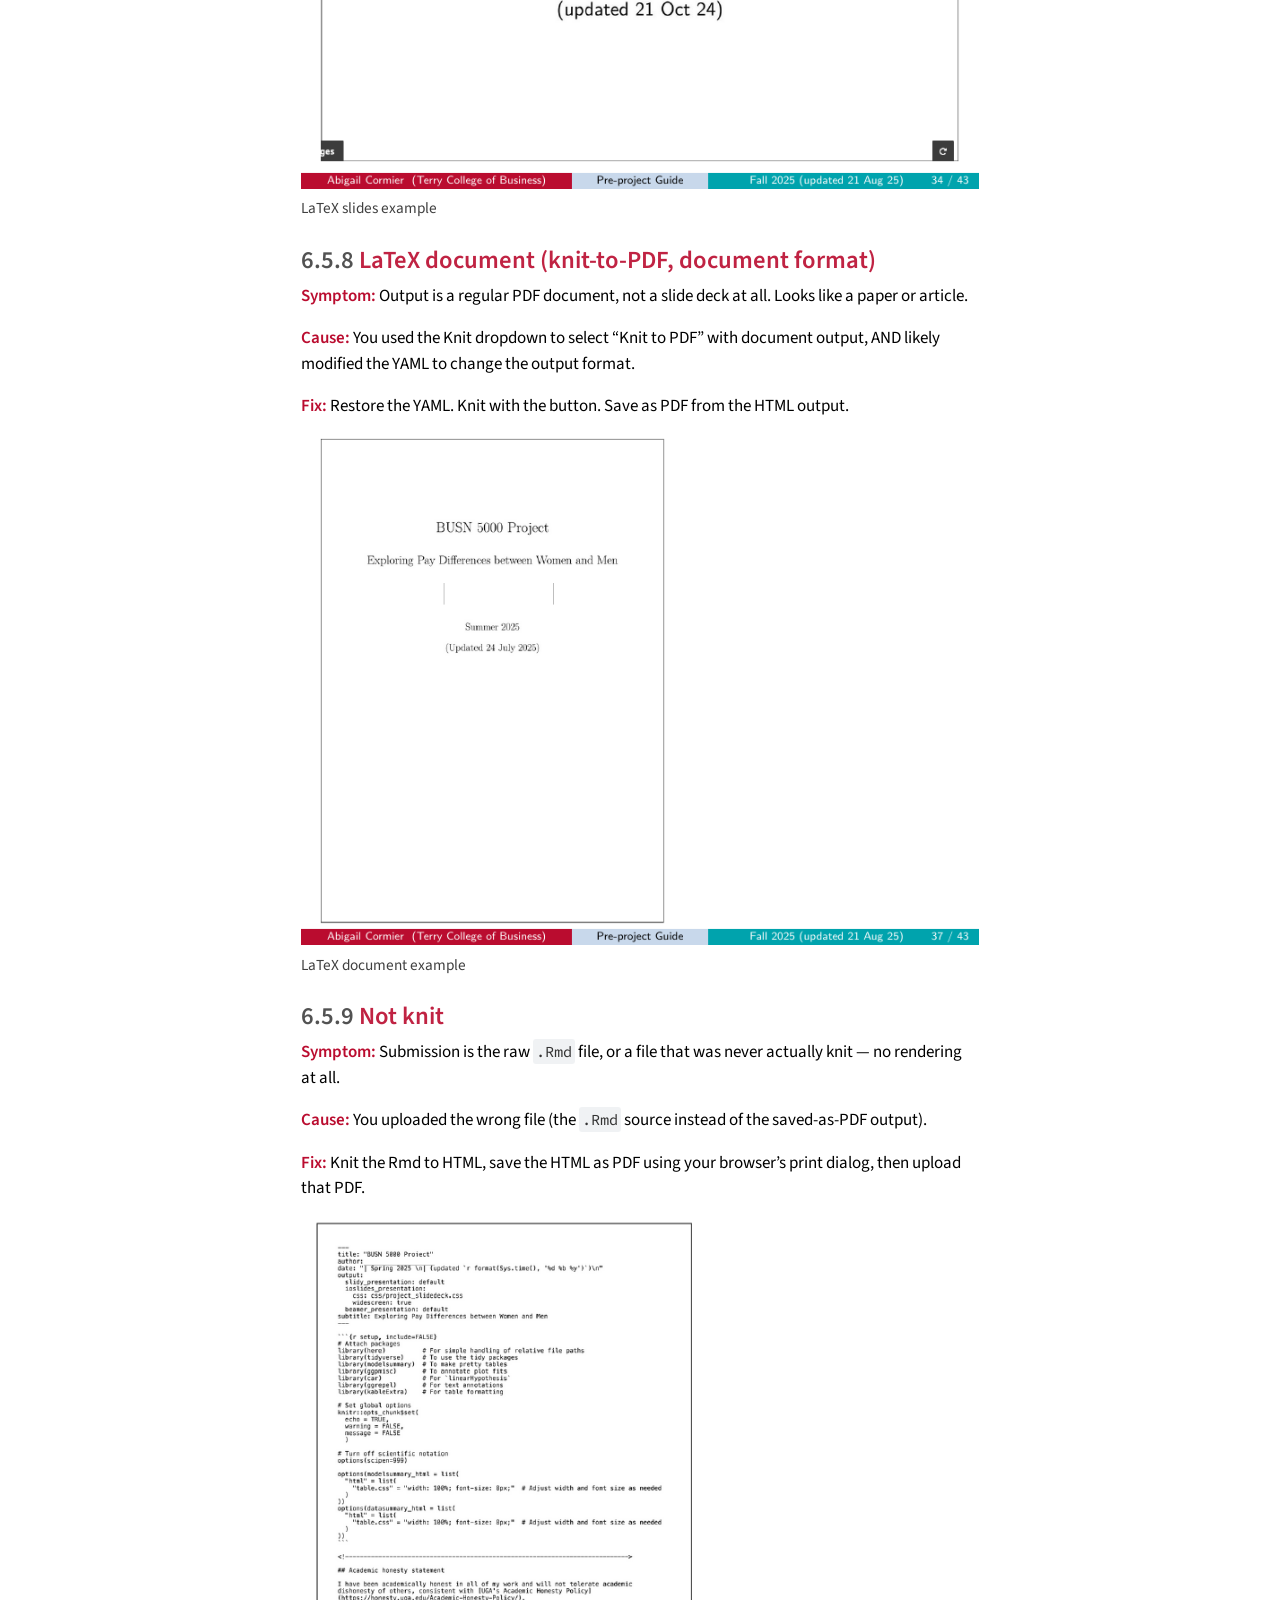
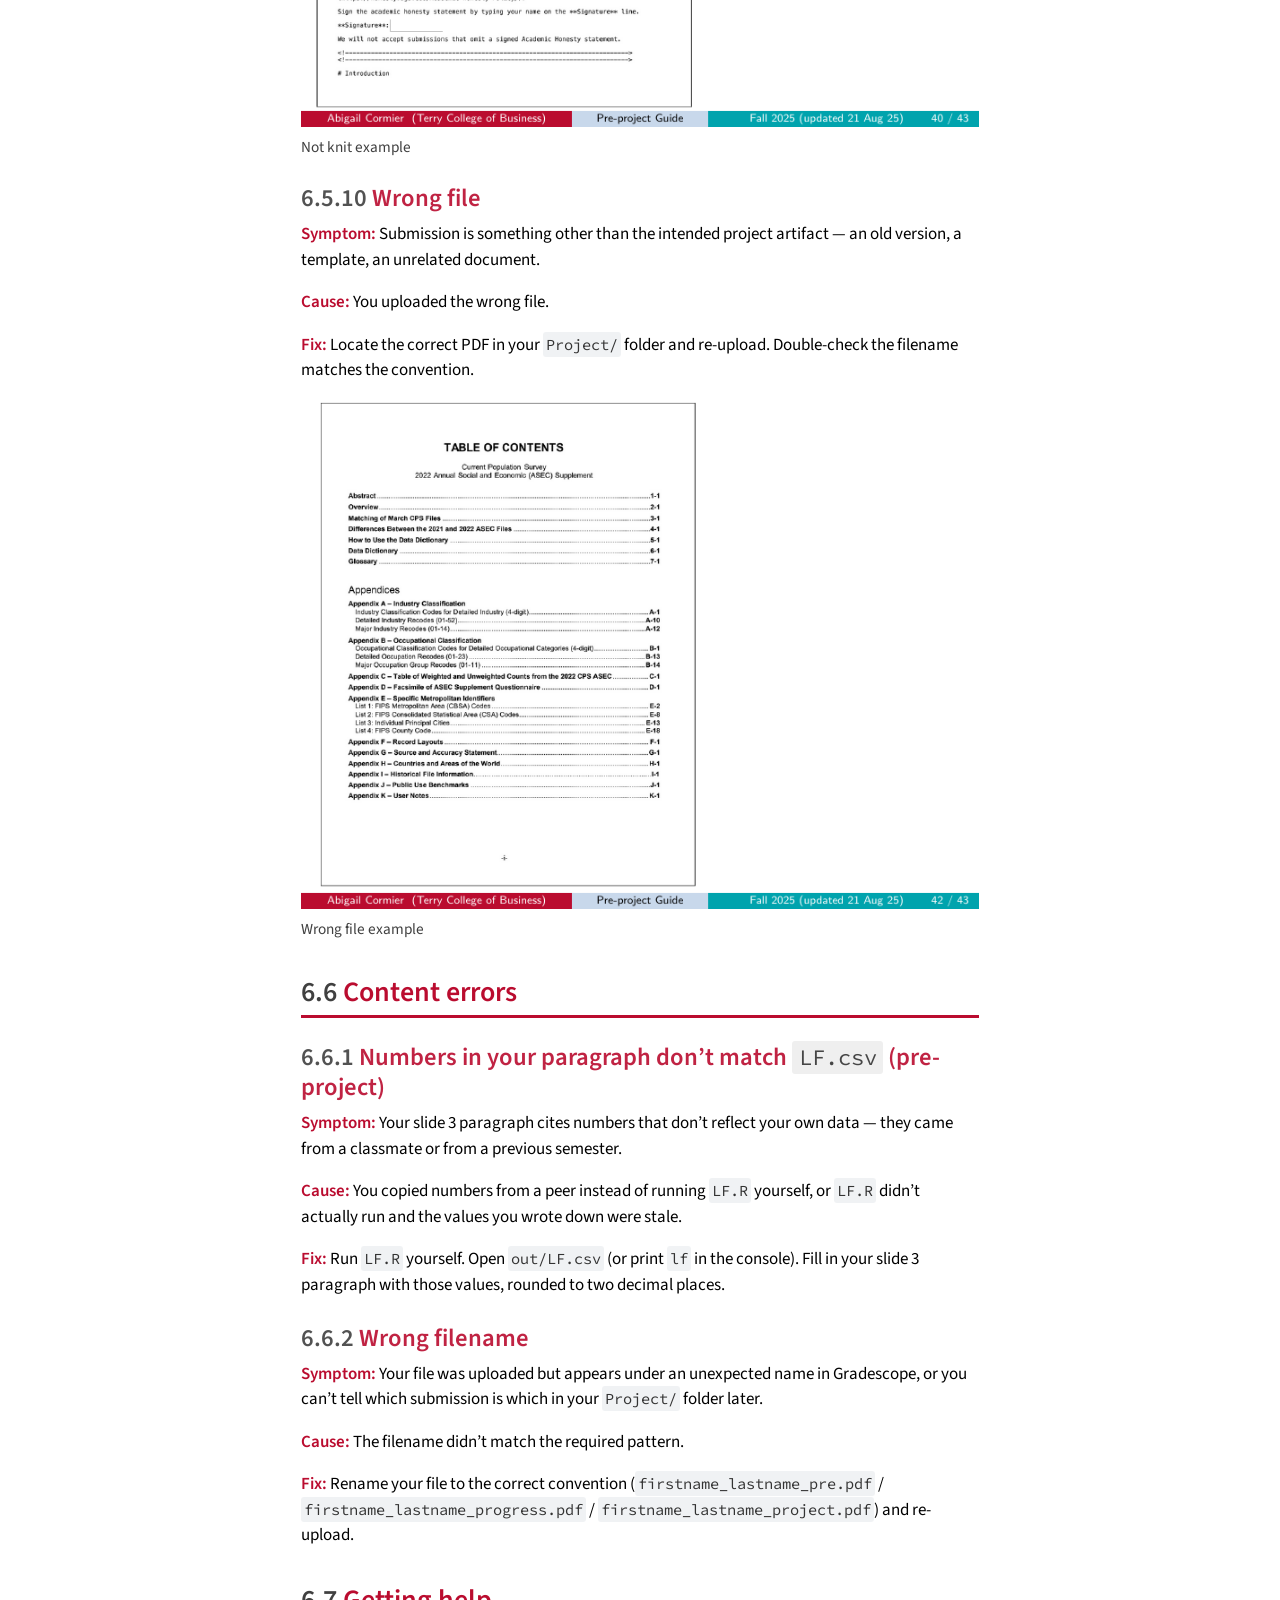
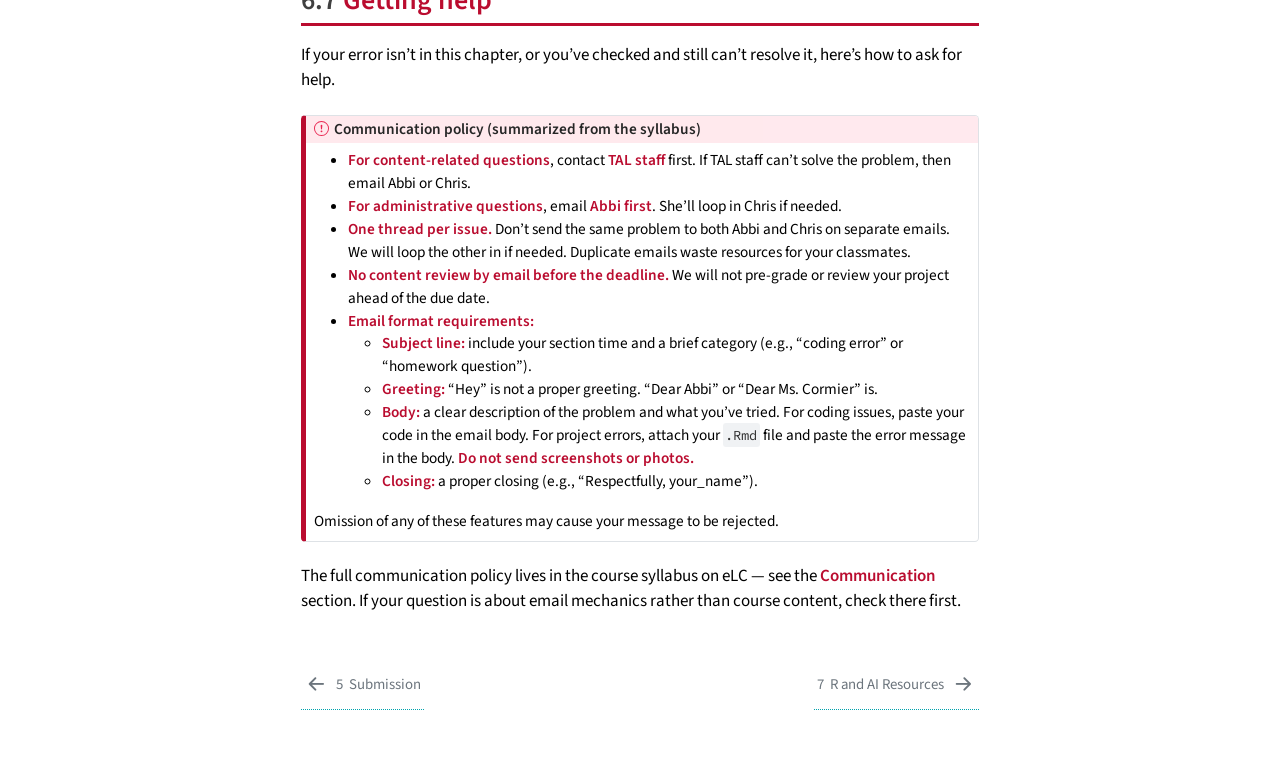
==== commit 56cc02d9: "Built site for gh-pages" ====
--- a/common-errors.html
+++ b/common-errors.html
@@ -7,7 +7,7 @@
 <meta name="viewport" content="width=device-width, initial-scale=1.0, user-scalable=yes">
 
 
-<title>6&nbsp; Common Errors and FAQ – BUSN 5000 Project Guide</title>
+<title>6&nbsp; Common Errors – BUSN 5000 Project Guide</title>
 <style>
 /* Default styles provided by pandoc.
 ** See https://pandoc.org/MANUAL.html#variables-for-html for config info.
@@ -85,7 +85,7 @@
       <button type="button" class="quarto-btn-toggle btn" data-bs-toggle="collapse" role="button" data-bs-target=".quarto-sidebar-collapse-item" aria-controls="quarto-sidebar" aria-expanded="false" aria-label="Toggle sidebar navigation" onclick="if (window.quartoToggleHeadroom) { window.quartoToggleHeadroom(); }">
         <i class="bi bi-layout-text-sidebar-reverse"></i>
       </button>
-        <nav class="quarto-page-breadcrumbs" aria-label="breadcrumb"><ol class="breadcrumb"><li class="breadcrumb-item"><a href="./common-errors.html"><span class="chapter-number">6</span>&nbsp; <span class="chapter-title">Common Errors and FAQ</span></a></li></ol></nav>
+        <nav class="quarto-page-breadcrumbs" aria-label="breadcrumb"><ol class="breadcrumb"><li class="breadcrumb-item"><a href="./common-errors.html"><span class="chapter-number">6</span>&nbsp; <span class="chapter-title">Common Errors</span></a></li></ol></nav>
         <a class="flex-grow-1" role="navigation" data-bs-toggle="collapse" data-bs-target=".quarto-sidebar-collapse-item" aria-controls="quarto-sidebar" aria-expanded="false" aria-label="Toggle sidebar navigation" onclick="if (window.quartoToggleHeadroom) { window.quartoToggleHeadroom(); }">      
         </a>
       <button type="button" class="btn quarto-search-button" aria-label="Search" onclick="window.quartoOpenSearch();">
@@ -152,7 +152,7 @@
         <li class="sidebar-item">
   <div class="sidebar-item-container"> 
   <a href="./common-errors.html" class="sidebar-item-text sidebar-link active">
- <span class="menu-text"><span class="chapter-number">6</span>&nbsp; <span class="chapter-title">Common Errors and FAQ</span></span></a>
+ <span class="menu-text"><span class="chapter-number">6</span>&nbsp; <span class="chapter-title">Common Errors</span></span></a>
   </div>
 </li>
         <li class="sidebar-item">
@@ -171,7 +171,44 @@
     <h2 id="toc-title">Table of contents</h2>
    
   <ul>
-  <li><a href="#outline-to-be-written" id="toc-outline-to-be-written" class="nav-link active" data-scroll-target="#outline-to-be-written"><span class="header-section-number">6.1</span> Outline (to be written)</a></li>
+  <li><a href="#how-to-use-this-chapter" id="toc-how-to-use-this-chapter" class="nav-link active" data-scroll-target="#how-to-use-this-chapter"><span class="header-section-number">6.1</span> How to use this chapter</a></li>
+  <li><a href="#setup-errors" id="toc-setup-errors" class="nav-link" data-scroll-target="#setup-errors"><span class="header-section-number">6.2</span> Setup errors</a>
+  <ul class="collapse">
+  <li><a href="#css-in-the-wrong-folder" id="toc-css-in-the-wrong-folder" class="nav-link" data-scroll-target="#css-in-the-wrong-folder"><span class="header-section-number">6.2.1</span> CSS in the wrong folder</a></li>
+  <li><a href="#working-from-your-downloads-folder" id="toc-working-from-your-downloads-folder" class="nav-link" data-scroll-target="#working-from-your-downloads-folder"><span class="header-section-number">6.2.2</span> Working from your Downloads folder</a></li>
+  <li><a href="#required-files-missing-or-in-the-wrong-subfolder" id="toc-required-files-missing-or-in-the-wrong-subfolder" class="nav-link" data-scroll-target="#required-files-missing-or-in-the-wrong-subfolder"><span class="header-section-number">6.2.3</span> Required files missing or in the wrong subfolder</a></li>
+  </ul></li>
+  <li><a href="#workflow-errors" id="toc-workflow-errors" class="nav-link" data-scroll-target="#workflow-errors"><span class="header-section-number">6.3</span> Workflow errors</a>
+  <ul class="collapse">
+  <li><a href="#knitting-before-running-the-r-script" id="toc-knitting-before-running-the-r-script" class="nav-link" data-scroll-target="#knitting-before-running-the-r-script"><span class="header-section-number">6.3.1</span> Knitting before running the R script</a></li>
+  <li><a href="#variable-name-confusion" id="toc-variable-name-confusion" class="nav-link" data-scroll-target="#variable-name-confusion"><span class="header-section-number">6.3.2</span> Variable name confusion</a></li>
+  <li><a href="#touching-the-setup-chunk" id="toc-touching-the-setup-chunk" class="nav-link" data-scroll-target="#touching-the-setup-chunk"><span class="header-section-number">6.3.3</span> Touching the setup chunk</a></li>
+  </ul></li>
+  <li><a href="#rendering-errors-the-knit-step" id="toc-rendering-errors-the-knit-step" class="nav-link" data-scroll-target="#rendering-errors-the-knit-step"><span class="header-section-number">6.4</span> Rendering errors (the knit step)</a>
+  <ul class="collapse">
+  <li><a href="#leaving-eval-false-on-a-completed-chunk" id="toc-leaving-eval-false-on-a-completed-chunk" class="nav-link" data-scroll-target="#leaving-eval-false-on-a-completed-chunk"><span class="header-section-number">6.4.1</span> Leaving <code>eval = FALSE</code> on a completed chunk</a></li>
+  <li><a href="#editing-the-yaml-beyond-the-author-line" id="toc-editing-the-yaml-beyond-the-author-line" class="nav-link" data-scroll-target="#editing-the-yaml-beyond-the-author-line"><span class="header-section-number">6.4.2</span> Editing the YAML beyond the author line</a></li>
+  <li><a href="#using-the-knit-dropdown-instead-of-the-knit-button" id="toc-using-the-knit-dropdown-instead-of-the-knit-button" class="nav-link" data-scroll-target="#using-the-knit-dropdown-instead-of-the-knit-button"><span class="header-section-number">6.4.3</span> Using the Knit dropdown instead of the Knit button</a></li>
+  </ul></li>
+  <li><a href="#output-format-errors" id="toc-output-format-errors" class="nav-link" data-scroll-target="#output-format-errors"><span class="header-section-number">6.5</span> Output format errors</a>
+  <ul class="collapse">
+  <li><a href="#wrong-css" id="toc-wrong-css" class="nav-link" data-scroll-target="#wrong-css"><span class="header-section-number">6.5.1</span> Wrong CSS</a></li>
+  <li><a href="#wrong-css-wrong-orientation" id="toc-wrong-css-wrong-orientation" class="nav-link" data-scroll-target="#wrong-css-wrong-orientation"><span class="header-section-number">6.5.2</span> Wrong CSS + wrong orientation</a></li>
+  <li><a href="#wrong-orientation" id="toc-wrong-orientation" class="nav-link" data-scroll-target="#wrong-orientation"><span class="header-section-number">6.5.3</span> Wrong orientation</a></li>
+  <li><a href="#long-landscape" id="toc-long-landscape" class="nav-link" data-scroll-target="#long-landscape"><span class="header-section-number">6.5.4</span> Long landscape</a></li>
+  <li><a href="#portrait" id="toc-portrait" class="nav-link" data-scroll-target="#portrait"><span class="header-section-number">6.5.5</span> Portrait</a></li>
+  <li><a href="#portrait-wrong-css" id="toc-portrait-wrong-css" class="nav-link" data-scroll-target="#portrait-wrong-css"><span class="header-section-number">6.5.6</span> Portrait + wrong CSS</a></li>
+  <li><a href="#latex-slides-knit-to-pdf-slide-format" id="toc-latex-slides-knit-to-pdf-slide-format" class="nav-link" data-scroll-target="#latex-slides-knit-to-pdf-slide-format"><span class="header-section-number">6.5.7</span> LaTeX slides (knit-to-PDF, slide format)</a></li>
+  <li><a href="#latex-document-knit-to-pdf-document-format" id="toc-latex-document-knit-to-pdf-document-format" class="nav-link" data-scroll-target="#latex-document-knit-to-pdf-document-format"><span class="header-section-number">6.5.8</span> LaTeX document (knit-to-PDF, document format)</a></li>
+  <li><a href="#not-knit" id="toc-not-knit" class="nav-link" data-scroll-target="#not-knit"><span class="header-section-number">6.5.9</span> Not knit</a></li>
+  <li><a href="#wrong-file" id="toc-wrong-file" class="nav-link" data-scroll-target="#wrong-file"><span class="header-section-number">6.5.10</span> Wrong file</a></li>
+  </ul></li>
+  <li><a href="#content-errors" id="toc-content-errors" class="nav-link" data-scroll-target="#content-errors"><span class="header-section-number">6.6</span> Content errors</a>
+  <ul class="collapse">
+  <li><a href="#numbers-in-your-paragraph-dont-match-lf.csv-pre-project" id="toc-numbers-in-your-paragraph-dont-match-lf.csv-pre-project" class="nav-link" data-scroll-target="#numbers-in-your-paragraph-dont-match-lf.csv-pre-project"><span class="header-section-number">6.6.1</span> Numbers in your paragraph don’t match <code>LF.csv</code> (pre-project)</a></li>
+  <li><a href="#wrong-filename" id="toc-wrong-filename" class="nav-link" data-scroll-target="#wrong-filename"><span class="header-section-number">6.6.2</span> Wrong filename</a></li>
+  </ul></li>
+  <li><a href="#getting-help" id="toc-getting-help" class="nav-link" data-scroll-target="#getting-help"><span class="header-section-number">6.7</span> Getting help</a></li>
   </ul>
 <div class="toc-actions"><ul><li><a href="https://github.com/abbicormier/BUSN5000-project/edit/main/common-errors.qmd" class="toc-action"><i class="bi bi-github"></i>Edit this page</a></li><li><a href="https://github.com/abbicormier/BUSN5000-project/issues/new" class="toc-action"><i class="bi empty"></i>Report an issue</a></li></ul></div></nav>
     </div>
@@ -180,7 +217,7 @@
 
 <header id="title-block-header" class="quarto-title-block default">
 <div class="quarto-title">
-<h1 class="title"><span class="chapter-number">6</span>&nbsp; <span class="chapter-title">Common Errors and FAQ</span></h1>
+<h1 class="title"><span class="chapter-number">6</span>&nbsp; <span class="chapter-title">Common Errors</span></h1>
 </div>
 
 
@@ -197,37 +234,246 @@
 </header>
 
 
-<p>If something is broken, look here first.</p>
-<section id="outline-to-be-written" class="level2" data-number="6.1">
-<h2 data-number="6.1" class="anchored" data-anchor-id="outline-to-be-written"><span class="header-section-number">6.1</span> Outline (to be written)</h2>
+<p>If something has gone wrong, look here first. This chapter is a diagnostic catalog of the failure modes we see most often, organized roughly in the order they tend to bite during the project workflow.</p>
+<section id="how-to-use-this-chapter" class="level2" data-number="6.1">
+<h2 data-number="6.1" class="anchored" data-anchor-id="how-to-use-this-chapter"><span class="header-section-number">6.1</span> How to use this chapter</h2>
 <ul>
-<li>The “did setup work?” diagnostic (<code>check_setup.R</code>)</li>
-<li>Common error catalog:
-<ul>
-<li>CSS in the wrong folder</li>
-<li><code>eval=FALSE</code> left on a completed chunk</li>
-<li>YAML edited</li>
-<li>Wrong working directory</li>
-<li>Missing packages</li>
-<li>Knit-to-PDF instead of HTML → PDF</li>
-<li>Incorrect filename on Gradescope</li>
-</ul></li>
-<li>Communication policy (no content review by email; one thread per issue; no same-issue cross-emails)</li>
-<li>How to ask for help productively</li>
+<li><strong>If you’ve gotten an error message</strong> when running a script or knitting, search the relevant section below for the symptom.</li>
+<li><strong>If your output renders but looks wrong</strong> when you compare it to the reference in the <a href="./submission.html">Submission chapter</a>, jump to <a href="#output-format-errors">Output format errors</a> — that’s where the visual examples live.</li>
+<li><strong>If you’ve checked everything and still can’t resolve it,</strong> see <a href="#getting-help">Getting help</a> at the end of this chapter.</li>
 </ul>
-<div class="callout callout-style-default callout-note callout-titled">
+<p>Each entry follows the same pattern: <strong>Symptom</strong>, <strong>Cause</strong>, <strong>Fix</strong>.</p>
+</section>
+<section id="setup-errors" class="level2" data-number="6.2">
+<h2 data-number="6.2" class="anchored" data-anchor-id="setup-errors"><span class="header-section-number">6.2</span> Setup errors</h2>
+<section id="css-in-the-wrong-folder" class="level3" data-number="6.2.1">
+<h3 data-number="6.2.1" class="anchored" data-anchor-id="css-in-the-wrong-folder"><span class="header-section-number">6.2.1</span> CSS in the wrong folder</h3>
+<p><strong>Symptom:</strong> Your knitted slides have no UGA styling — plain text, no colors, default fonts.</p>
+<p><strong>Cause:</strong> <code>project_slidedeck.css</code> is anywhere other than <code>Project/css/</code>.</p>
+<p><strong>Fix:</strong> Move the file into <code>Project/css/</code>. Re-knit. Visual example of what this looks like: <a href="#output-format-errors">Wrong CSS</a>.</p>
+</section>
+<section id="working-from-your-downloads-folder" class="level3" data-number="6.2.2">
+<h3 data-number="6.2.2" class="anchored" data-anchor-id="working-from-your-downloads-folder"><span class="header-section-number">6.2.2</span> Working from your Downloads folder</h3>
+<p><strong>Symptom:</strong> “File not found” errors when running scripts or knitting. R can’t see your data files even though they exist.</p>
+<p><strong>Cause:</strong> RStudio’s working directory is your Downloads folder, not your <code>Project/</code> folder. The <code>here()</code> paths in scripts and the Rmd resolve to the wrong place.</p>
+<p><strong>Fix:</strong> Move all files into <code>Project/</code> and always open RStudio by double-clicking <code>Project.Rproj</code>. Never work from Downloads.</p>
+</section>
+<section id="required-files-missing-or-in-the-wrong-subfolder" class="level3" data-number="6.2.3">
+<h3 data-number="6.2.3" class="anchored" data-anchor-id="required-files-missing-or-in-the-wrong-subfolder"><span class="header-section-number">6.2.3</span> Required files missing or in the wrong subfolder</h3>
+<p><strong>Symptom:</strong> “Cannot open the connection” or “object not found” errors during a script run or knit.</p>
+<p><strong>Cause:</strong> A required file isn’t where the script or Rmd expects it (e.g., <code>LF.R</code> is in your project root instead of <code>r/</code>, or <code>pppub24.csv</code> is missing from <code>data/</code>).</p>
+<p><strong>Fix:</strong> Run <code>check_setup_preproject.R</code> (pre-project) or <code>check_setup_project.R</code> (main project). The script tells you exactly which file is misplaced and where it should go.</p>
+</section>
+</section>
+<section id="workflow-errors" class="level2" data-number="6.3">
+<h2 data-number="6.3" class="anchored" data-anchor-id="workflow-errors"><span class="header-section-number">6.3</span> Workflow errors</h2>
+<section id="knitting-before-running-the-r-script" class="level3" data-number="6.3.1">
+<h3 data-number="6.3.1" class="anchored" data-anchor-id="knitting-before-running-the-r-script"><span class="header-section-number">6.3.1</span> Knitting before running the R script</h3>
+<p><strong>Symptom:</strong> Knit errors out with a “file not found” message pointing at <code>out/LF.csv</code> or <code>data/cpsmar_e.csv</code>.</p>
+<p><strong>Cause:</strong> You haven’t run <code>LF.R</code> (pre-project) or <code>cpsmar_e.R</code> (main project) yet, so the file the Rmd is trying to read doesn’t exist.</p>
+<p><strong>Fix:</strong> Run the relevant R script first (open it in the editor, Select All, click Run), then knit the Rmd.</p>
+</section>
+<section id="variable-name-confusion" class="level3" data-number="6.3.2">
+<h3 data-number="6.3.2" class="anchored" data-anchor-id="variable-name-confusion"><span class="header-section-number">6.3.2</span> Variable name confusion</h3>
+<p><strong>Symptom:</strong> Knit errors out mid-document with “object not found” — a chunk references <code>cpsmar_a</code> but you defined <code>cpsmar_e</code> (or similar).</p>
+<p><strong>Cause:</strong> Typo or misalignment between chunks. You defined the analysis sample with one name, then referenced a different name in a downstream chunk.</p>
+<p><strong>Fix:</strong> Read each chunk carefully. Match data-frame names exactly across chunks. The variable structure in the template is: <code>cpsmar_e</code> (the extract) → <code>cpsmar_a</code> (the analysis sample) → <code>singles</code> (the singles subset).</p>
+</section>
+<section id="touching-the-setup-chunk" class="level3" data-number="6.3.3">
+<h3 data-number="6.3.3" class="anchored" data-anchor-id="touching-the-setup-chunk"><span class="header-section-number">6.3.3</span> Touching the setup chunk</h3>
+<p><strong>Symptom:</strong> Output looks broken or knit fails in unexpected ways (missing libraries, scientific notation issues, formatting wrong).</p>
+<p><strong>Cause:</strong> You changed <code>include = FALSE</code> to <code>include = TRUE</code> on the setup chunk, or otherwise modified the setup chunk’s contents.</p>
+<p><strong>Fix:</strong> Restore the setup chunk to its original state. The <code>eval = FALSE → TRUE</code> toggle only applies to content code chunks (<code>btl1</code>, <code>btl2</code>, <code>mi1</code>, etc.), never the setup chunk.</p>
+</section>
+</section>
+<section id="rendering-errors-the-knit-step" class="level2" data-number="6.4">
+<h2 data-number="6.4" class="anchored" data-anchor-id="rendering-errors-the-knit-step"><span class="header-section-number">6.4</span> Rendering errors (the knit step)</h2>
+<section id="leaving-eval-false-on-a-completed-chunk" class="level3" data-number="6.4.1">
+<h3 data-number="6.4.1" class="anchored" data-anchor-id="leaving-eval-false-on-a-completed-chunk"><span class="header-section-number">6.4.1</span> Leaving <code>eval = FALSE</code> on a completed chunk</h3>
+<p><strong>Symptom:</strong> Your code is correct but the output doesn’t appear in the knitted slide. The chunk shows the code but no result below it.</p>
+<p><strong>Cause:</strong> The chunk option <code>eval = FALSE</code> is still set. R Markdown displays the code but skips running it during knit.</p>
+<p><strong>Fix:</strong> Change <code>eval = FALSE</code> to <code>eval = TRUE</code> on every content chunk you’ve completed. Re-knit.</p>
+</section>
+<section id="editing-the-yaml-beyond-the-author-line" class="level3" data-number="6.4.2">
+<h3 data-number="6.4.2" class="anchored" data-anchor-id="editing-the-yaml-beyond-the-author-line"><span class="header-section-number">6.4.2</span> Editing the YAML beyond the author line</h3>
+<p><strong>Symptom:</strong> The knit produces unexpected output — different layout, missing CSS, wrong document class, no slide breaks.</p>
+<p><strong>Cause:</strong> You changed something in the YAML besides the <code>author:</code> line (e.g., the <code>output:</code> value, the <code>css:</code> reference, the <code>widescreen:</code> setting).</p>
+<p><strong>Fix:</strong> Restore the YAML to its original values, leaving only the <code>author:</code> line as your edit. If unsure, open a fresh copy of <code>pre_project.Rmd</code> or <code>project.Rmd</code> and copy the YAML block over.</p>
+</section>
+<section id="using-the-knit-dropdown-instead-of-the-knit-button" class="level3" data-number="6.4.3">
+<h3 data-number="6.4.3" class="anchored" data-anchor-id="using-the-knit-dropdown-instead-of-the-knit-button"><span class="header-section-number">6.4.3</span> Using the Knit dropdown instead of the Knit button</h3>
+<p><strong>Symptom:</strong> Output is a Word document, a LaTeX-styled PDF, or some format that doesn’t match the slide deck reference.</p>
+<p><strong>Cause:</strong> You clicked the small dropdown arrow next to the Knit button and selected “Knit to PDF / Word / etc.” That overrides the output format specified in the Rmd’s YAML.</p>
+<p><strong>Fix:</strong> Click the <strong>Knit</strong> button itself, not the dropdown arrow. The YAML already tells R Markdown to knit to HTML; just trust the button.</p>
+</section>
+</section>
+<section id="output-format-errors" class="level2" data-number="6.5">
+<h2 data-number="6.5" class="anchored" data-anchor-id="output-format-errors"><span class="header-section-number">6.5</span> Output format errors</h2>
+<p>These are the canonical “submission rejected” failure modes, each shown with a real example from a prior submission. If your output matches any of these images, your submission will receive a 0.</p>
+<section id="wrong-css" class="level3" data-number="6.5.1">
+<h3 data-number="6.5.1" class="anchored" data-anchor-id="wrong-css"><span class="header-section-number">6.5.1</span> Wrong CSS</h3>
+<p><strong>Symptom:</strong> Output is in landscape but has no UGA styling — plain text, gray gradients, default browser fonts.</p>
+<p><strong>Cause:</strong> <code>project_slidedeck.css</code> was not found at knit time (usually because it’s not in <code>Project/css/</code>).</p>
+<p><strong>Fix:</strong> Verify the CSS file is in <code>Project/css/</code>. Re-knit.</p>
+<div class="quarto-figure quarto-figure-center">
+<figure class="figure">
+<p><img src="assets/bad_wrong_css.png" class="img-fluid figure-img" alt="Slide with plain text, no UGA styling, default fonts and gray gradients"></p>
+<figcaption>Wrong CSS example</figcaption>
+</figure>
+</div>
+</section>
+<section id="wrong-css-wrong-orientation" class="level3" data-number="6.5.2">
+<h3 data-number="6.5.2" class="anchored" data-anchor-id="wrong-css-wrong-orientation"><span class="header-section-number">6.5.2</span> Wrong CSS + wrong orientation</h3>
+<p><strong>Symptom:</strong> Output is portrait AND has no UGA styling.</p>
+<p><strong>Cause:</strong> Both CSS is missing and the print dialog saved as portrait.</p>
+<p><strong>Fix:</strong> Move CSS to <code>Project/css/</code>, re-knit, then save with <strong>Landscape</strong> orientation.</p>
+<div class="quarto-figure quarto-figure-center">
+<figure class="figure">
+<p><img src="assets/bad_wrong_css_orientation.png" class="img-fluid figure-img" alt="Portrait-oriented slide deck with no UGA styling"></p>
+<figcaption>Wrong CSS, wrong orientation example</figcaption>
+</figure>
+</div>
+</section>
+<section id="wrong-orientation" class="level3" data-number="6.5.3">
+<h3 data-number="6.5.3" class="anchored" data-anchor-id="wrong-orientation"><span class="header-section-number">6.5.3</span> Wrong orientation</h3>
+<p><strong>Symptom:</strong> Correct UGA styling, but the PDF is portrait.</p>
+<p><strong>Cause:</strong> Print dialog defaulted to portrait and you didn’t change it.</p>
+<p><strong>Fix:</strong> In the browser’s print dialog, set <strong>Layout / Orientation to Landscape</strong> before saving.</p>
+<div class="quarto-figure quarto-figure-center">
+<figure class="figure">
+<p><img src="assets/bad_wrong_orientation.png" class="img-fluid figure-img" alt="Portrait-oriented slide deck with correct UGA styling"></p>
+<figcaption>Wrong orientation example</figcaption>
+</figure>
+</div>
+</section>
+<section id="long-landscape" class="level3" data-number="6.5.4">
+<h3 data-number="6.5.4" class="anchored" data-anchor-id="long-landscape"><span class="header-section-number">6.5.4</span> Long landscape</h3>
+<p><strong>Symptom:</strong> Landscape PDF, but the slide content is stretched horizontally across a single very wide page instead of broken into separate slide pages.</p>
+<p><strong>Cause:</strong> A print dialog scaling setting fit multiple slides onto one wide page.</p>
+<p><strong>Fix:</strong> Reset print dialog scaling to default. Make sure <strong>Pages per sheet = 1</strong>.</p>
+<div class="quarto-figure quarto-figure-center">
+<figure class="figure">
+<p><img src="assets/bad_long_landscape.png" class="img-fluid figure-img" alt="Single wide page with multiple slides squished onto it"></p>
+<figcaption>Long landscape example</figcaption>
+</figure>
+</div>
+</section>
+<section id="portrait" class="level3" data-number="6.5.5">
+<h3 data-number="6.5.5" class="anchored" data-anchor-id="portrait"><span class="header-section-number">6.5.5</span> Portrait</h3>
+<p><strong>Symptom:</strong> Output is portrait. (Same as “Wrong orientation” above, isolated here as an example.)</p>
+<p><strong>Cause:</strong> Print dialog defaulted to portrait.</p>
+<p><strong>Fix:</strong> Set Layout to <strong>Landscape</strong>.</p>
+<div class="quarto-figure quarto-figure-center">
+<figure class="figure">
+<p><img src="assets/bad_portrait.png" class="img-fluid figure-img" alt="Portrait-oriented slide deck"></p>
+<figcaption>Portrait example</figcaption>
+</figure>
+</div>
+</section>
+<section id="portrait-wrong-css" class="level3" data-number="6.5.6">
+<h3 data-number="6.5.6" class="anchored" data-anchor-id="portrait-wrong-css"><span class="header-section-number">6.5.6</span> Portrait + wrong CSS</h3>
+<p><strong>Symptom:</strong> Output is portrait AND has no UGA styling. Same underlying causes as the “Wrong CSS + wrong orientation” case, isolated here as a distinct example pattern.</p>
+<div class="quarto-figure quarto-figure-center">
+<figure class="figure">
+<p><img src="assets/bad_portrait_wrong_css.png" class="img-fluid figure-img" alt="Portrait-oriented slide deck with no UGA styling"></p>
+<figcaption>Portrait + wrong CSS example</figcaption>
+</figure>
+</div>
+</section>
+<section id="latex-slides-knit-to-pdf-slide-format" class="level3" data-number="6.5.7">
+<h3 data-number="6.5.7" class="anchored" data-anchor-id="latex-slides-knit-to-pdf-slide-format"><span class="header-section-number">6.5.7</span> LaTeX slides (knit-to-PDF, slide format)</h3>
+<p><strong>Symptom:</strong> Output is a slide deck rendered with LaTeX/Beamer styling — different fonts, different layout, no UGA brand colors.</p>
+<p><strong>Cause:</strong> You used the Knit dropdown to select “Knit to PDF” with slide output, overriding the Rmd’s HTML-based ioslides format.</p>
+<p><strong>Fix:</strong> Use the Knit button (not the dropdown). The Rmd’s YAML specifies <code>ioslides_presentation</code> for a reason.</p>
+<div class="quarto-figure quarto-figure-center">
+<figure class="figure">
+<p><img src="assets/bad_latex_slides.png" class="img-fluid figure-img" alt="Slide deck rendered as LaTeX/Beamer instead of HTML ioslides"></p>
+<figcaption>LaTeX slides example</figcaption>
+</figure>
+</div>
+</section>
+<section id="latex-document-knit-to-pdf-document-format" class="level3" data-number="6.5.8">
+<h3 data-number="6.5.8" class="anchored" data-anchor-id="latex-document-knit-to-pdf-document-format"><span class="header-section-number">6.5.8</span> LaTeX document (knit-to-PDF, document format)</h3>
+<p><strong>Symptom:</strong> Output is a regular PDF document, not a slide deck at all. Looks like a paper or article.</p>
+<p><strong>Cause:</strong> You used the Knit dropdown to select “Knit to PDF” with document output, AND likely modified the YAML to change the output format.</p>
+<p><strong>Fix:</strong> Restore the YAML. Knit with the button. Save as PDF from the HTML output.</p>
+<div class="quarto-figure quarto-figure-center">
+<figure class="figure">
+<p><img src="assets/bad_latex_document.png" class="img-fluid figure-img" alt="Regular PDF document instead of a slide deck"></p>
+<figcaption>LaTeX document example</figcaption>
+</figure>
+</div>
+</section>
+<section id="not-knit" class="level3" data-number="6.5.9">
+<h3 data-number="6.5.9" class="anchored" data-anchor-id="not-knit"><span class="header-section-number">6.5.9</span> Not knit</h3>
+<p><strong>Symptom:</strong> Submission is the raw <code>.Rmd</code> file, or a file that was never actually knit — no rendering at all.</p>
+<p><strong>Cause:</strong> You uploaded the wrong file (the <code>.Rmd</code> source instead of the saved-as-PDF output).</p>
+<p><strong>Fix:</strong> Knit the Rmd to HTML, save the HTML as PDF using your browser’s print dialog, then upload that PDF.</p>
+<div class="quarto-figure quarto-figure-center">
+<figure class="figure">
+<p><img src="assets/bad_not_knit.png" class="img-fluid figure-img" alt="Raw Rmd content or unrenderable file submitted"></p>
+<figcaption>Not knit example</figcaption>
+</figure>
+</div>
+</section>
+<section id="wrong-file" class="level3" data-number="6.5.10">
+<h3 data-number="6.5.10" class="anchored" data-anchor-id="wrong-file"><span class="header-section-number">6.5.10</span> Wrong file</h3>
+<p><strong>Symptom:</strong> Submission is something other than the intended project artifact — an old version, a template, an unrelated document.</p>
+<p><strong>Cause:</strong> You uploaded the wrong file.</p>
+<p><strong>Fix:</strong> Locate the correct PDF in your <code>Project/</code> folder and re-upload. Double-check the filename matches the convention.</p>
+<div class="quarto-figure quarto-figure-center">
+<figure class="figure">
+<p><img src="assets/bad_wrong_pdf.png" class="img-fluid figure-img" alt="Wrong file submitted to Gradescope"></p>
+<figcaption>Wrong file example</figcaption>
+</figure>
+</div>
+</section>
+</section>
+<section id="content-errors" class="level2" data-number="6.6">
+<h2 data-number="6.6" class="anchored" data-anchor-id="content-errors"><span class="header-section-number">6.6</span> Content errors</h2>
+<section id="numbers-in-your-paragraph-dont-match-lf.csv-pre-project" class="level3" data-number="6.6.1">
+<h3 data-number="6.6.1" class="anchored" data-anchor-id="numbers-in-your-paragraph-dont-match-lf.csv-pre-project"><span class="header-section-number">6.6.1</span> Numbers in your paragraph don’t match <code>LF.csv</code> (pre-project)</h3>
+<p><strong>Symptom:</strong> Your slide 3 paragraph cites numbers that don’t reflect your own data — they came from a classmate or from a previous semester.</p>
+<p><strong>Cause:</strong> You copied numbers from a peer instead of running <code>LF.R</code> yourself, or <code>LF.R</code> didn’t actually run and the values you wrote down were stale.</p>
+<p><strong>Fix:</strong> Run <code>LF.R</code> yourself. Open <code>out/LF.csv</code> (or print <code>lf</code> in the console). Fill in your slide 3 paragraph with those values, rounded to two decimal places.</p>
+</section>
+<section id="wrong-filename" class="level3" data-number="6.6.2">
+<h3 data-number="6.6.2" class="anchored" data-anchor-id="wrong-filename"><span class="header-section-number">6.6.2</span> Wrong filename</h3>
+<p><strong>Symptom:</strong> Your file was uploaded but appears under an unexpected name in Gradescope, or you can’t tell which submission is which in your <code>Project/</code> folder later.</p>
+<p><strong>Cause:</strong> The filename didn’t match the required pattern.</p>
+<p><strong>Fix:</strong> Rename your file to the correct convention (<code>firstname_lastname_pre.pdf</code> / <code>firstname_lastname_progress.pdf</code> / <code>firstname_lastname_project.pdf</code>) and re-upload.</p>
+</section>
+</section>
+<section id="getting-help" class="level2" data-number="6.7">
+<h2 data-number="6.7" class="anchored" data-anchor-id="getting-help"><span class="header-section-number">6.7</span> Getting help</h2>
+<p>If your error isn’t in this chapter, or you’ve checked and still can’t resolve it, here’s how to ask for help.</p>
+<div class="callout callout-style-default callout-important callout-titled">
 <div class="callout-header d-flex align-content-center">
 <div class="callout-icon-container">
 <i class="callout-icon"></i>
 </div>
 <div class="callout-title-container flex-fill">
-Note
+<span class="screen-reader-only">Important</span>Communication policy (summarized from the syllabus)
 </div>
 </div>
 <div class="callout-body-container callout-body">
-<p>This chapter is a stub. Content will be filled in as part of Wave 2 of the project rebuild.</p>
-</div>
-</div>
+<ul>
+<li><strong>For content-related questions</strong>, contact <strong>TAL staff</strong> first. If TAL staff can’t solve the problem, then email Abbi or Chris.</li>
+<li><strong>For administrative questions</strong>, email <strong>Abbi first</strong>. She’ll loop in Chris if needed.</li>
+<li><strong>One thread per issue.</strong> Don’t send the same problem to both Abbi and Chris on separate emails. We will loop the other in if needed. Duplicate emails waste resources for your classmates.</li>
+<li><strong>No content review by email before the deadline.</strong> We will not pre-grade or review your project ahead of the due date.</li>
+<li><strong>Email format requirements:</strong>
+<ul>
+<li><strong>Subject line:</strong> include your section time and a brief category (e.g., “coding error” or “homework question”).</li>
+<li><strong>Greeting:</strong> “Hey” is not a proper greeting. “Dear Abbi” or “Dear Ms.&nbsp;Cormier” is.</li>
+<li><strong>Body:</strong> a clear description of the problem and what you’ve tried. For coding issues, paste your code in the email body. For project errors, attach your <code>.Rmd</code> file and paste the error message in the body. <strong>Do not send screenshots or photos.</strong></li>
+<li><strong>Closing:</strong> a proper closing (e.g., “Respectfully, your_name”).</li>
+</ul></li>
+</ul>
+<p>Omission of any of these features may cause your message to be rejected.</p>
+</div>
+</div>
+<p>The full communication policy lives in the course syllabus on eLC — see the <strong>Communication</strong> section. If your question is about email mechanics rather than course content, check there first.</p>
 
 
 </section>
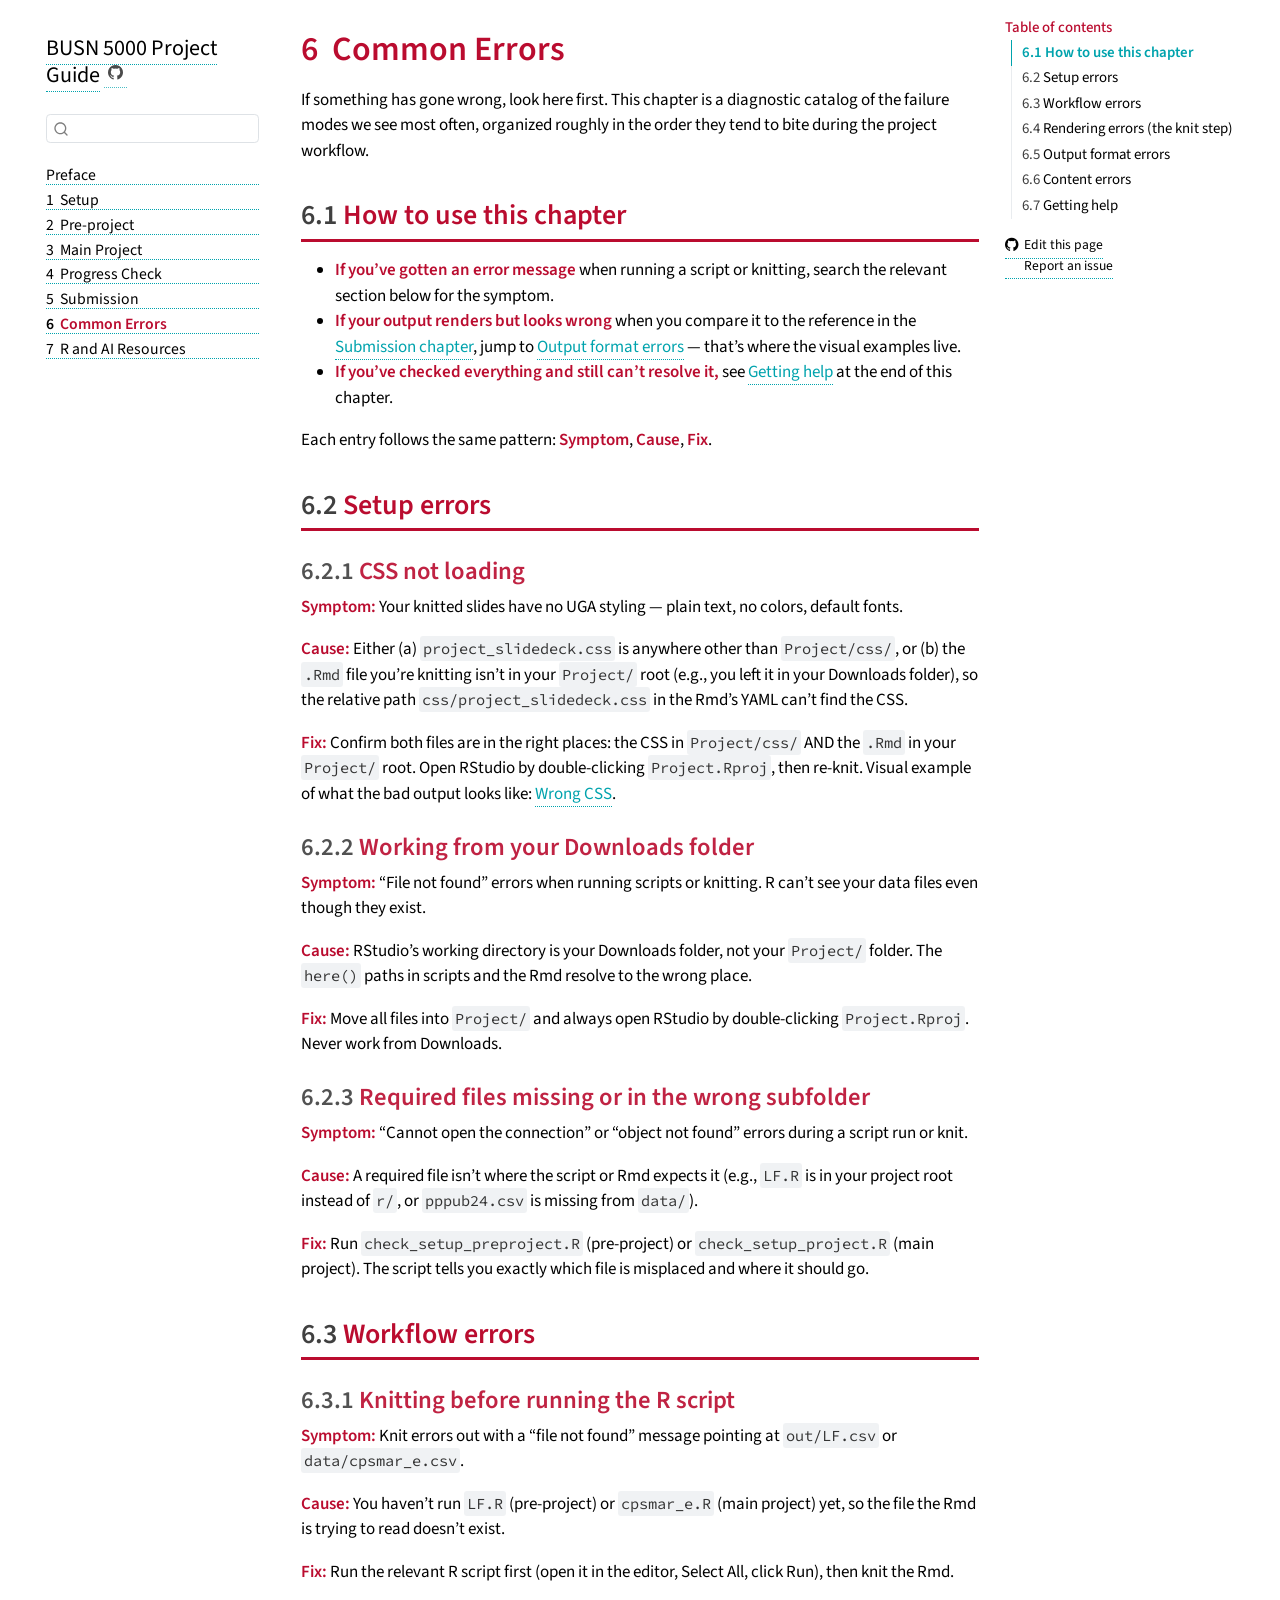
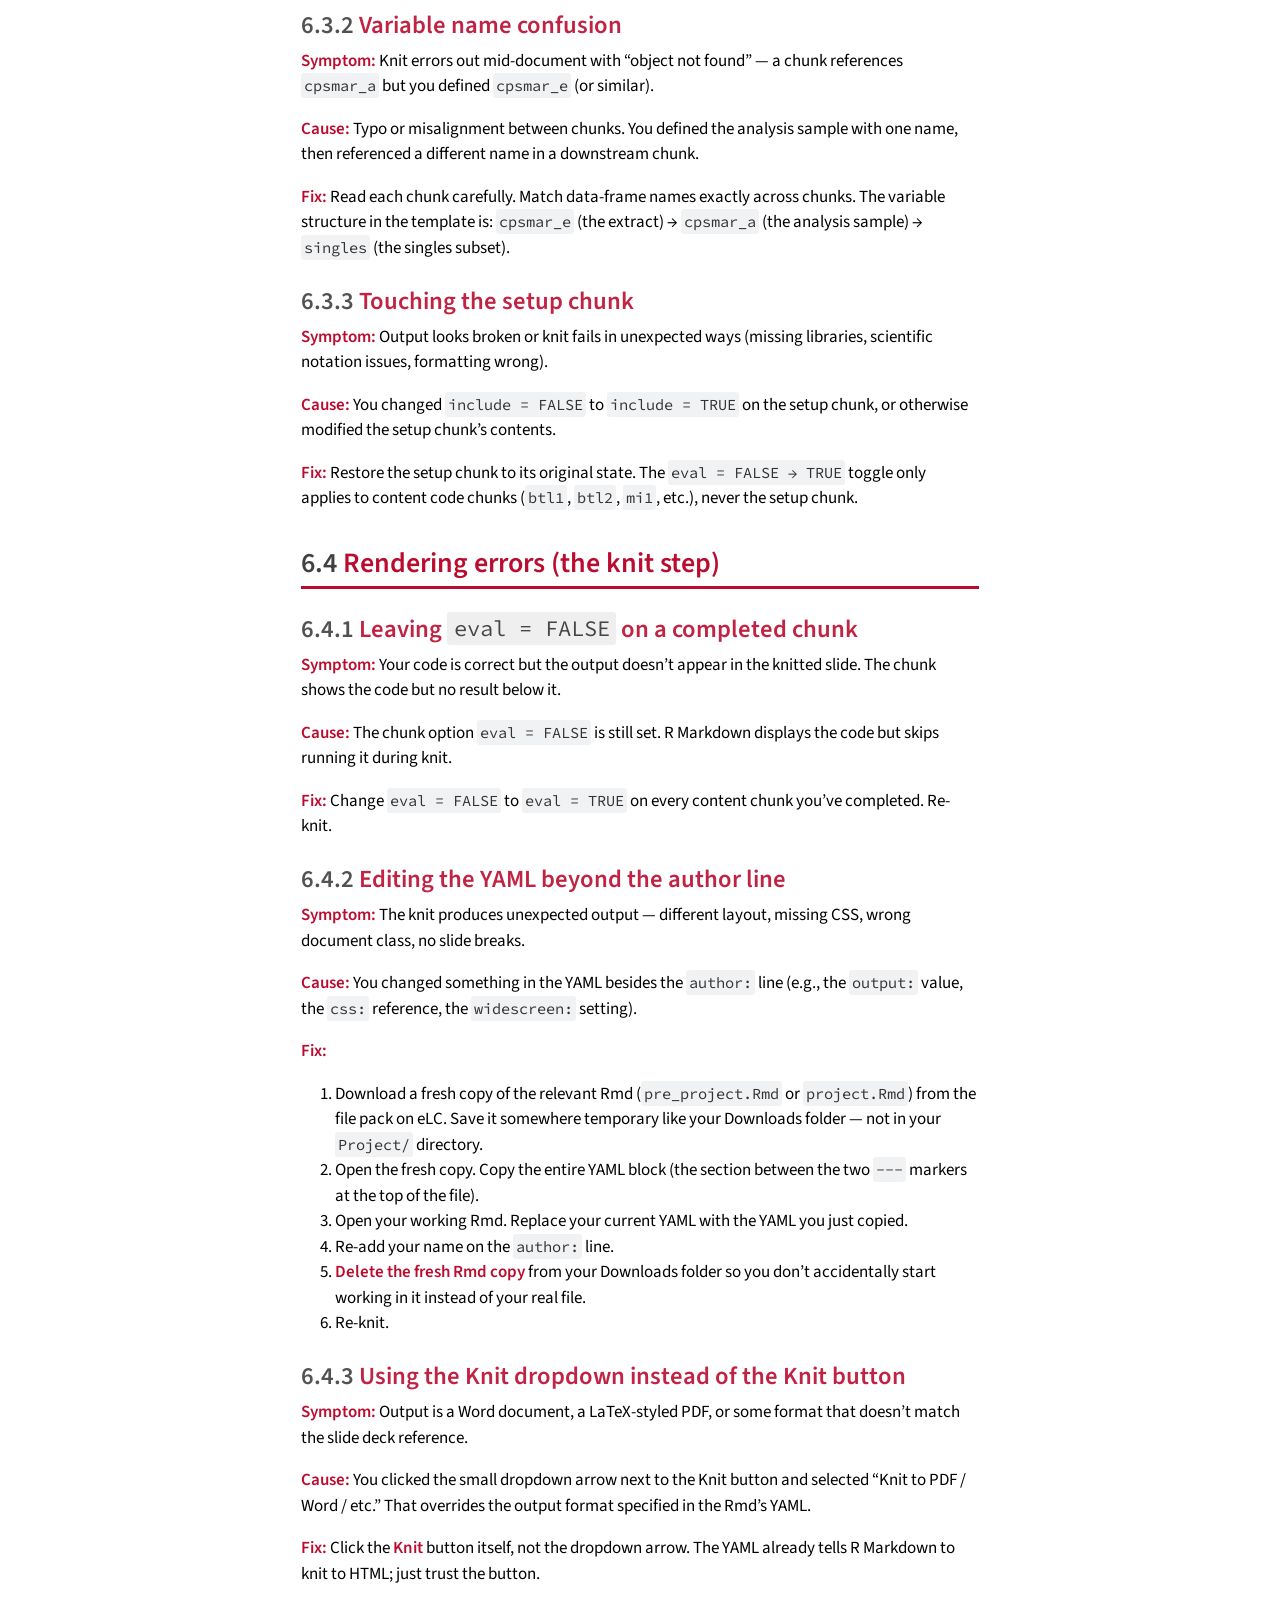
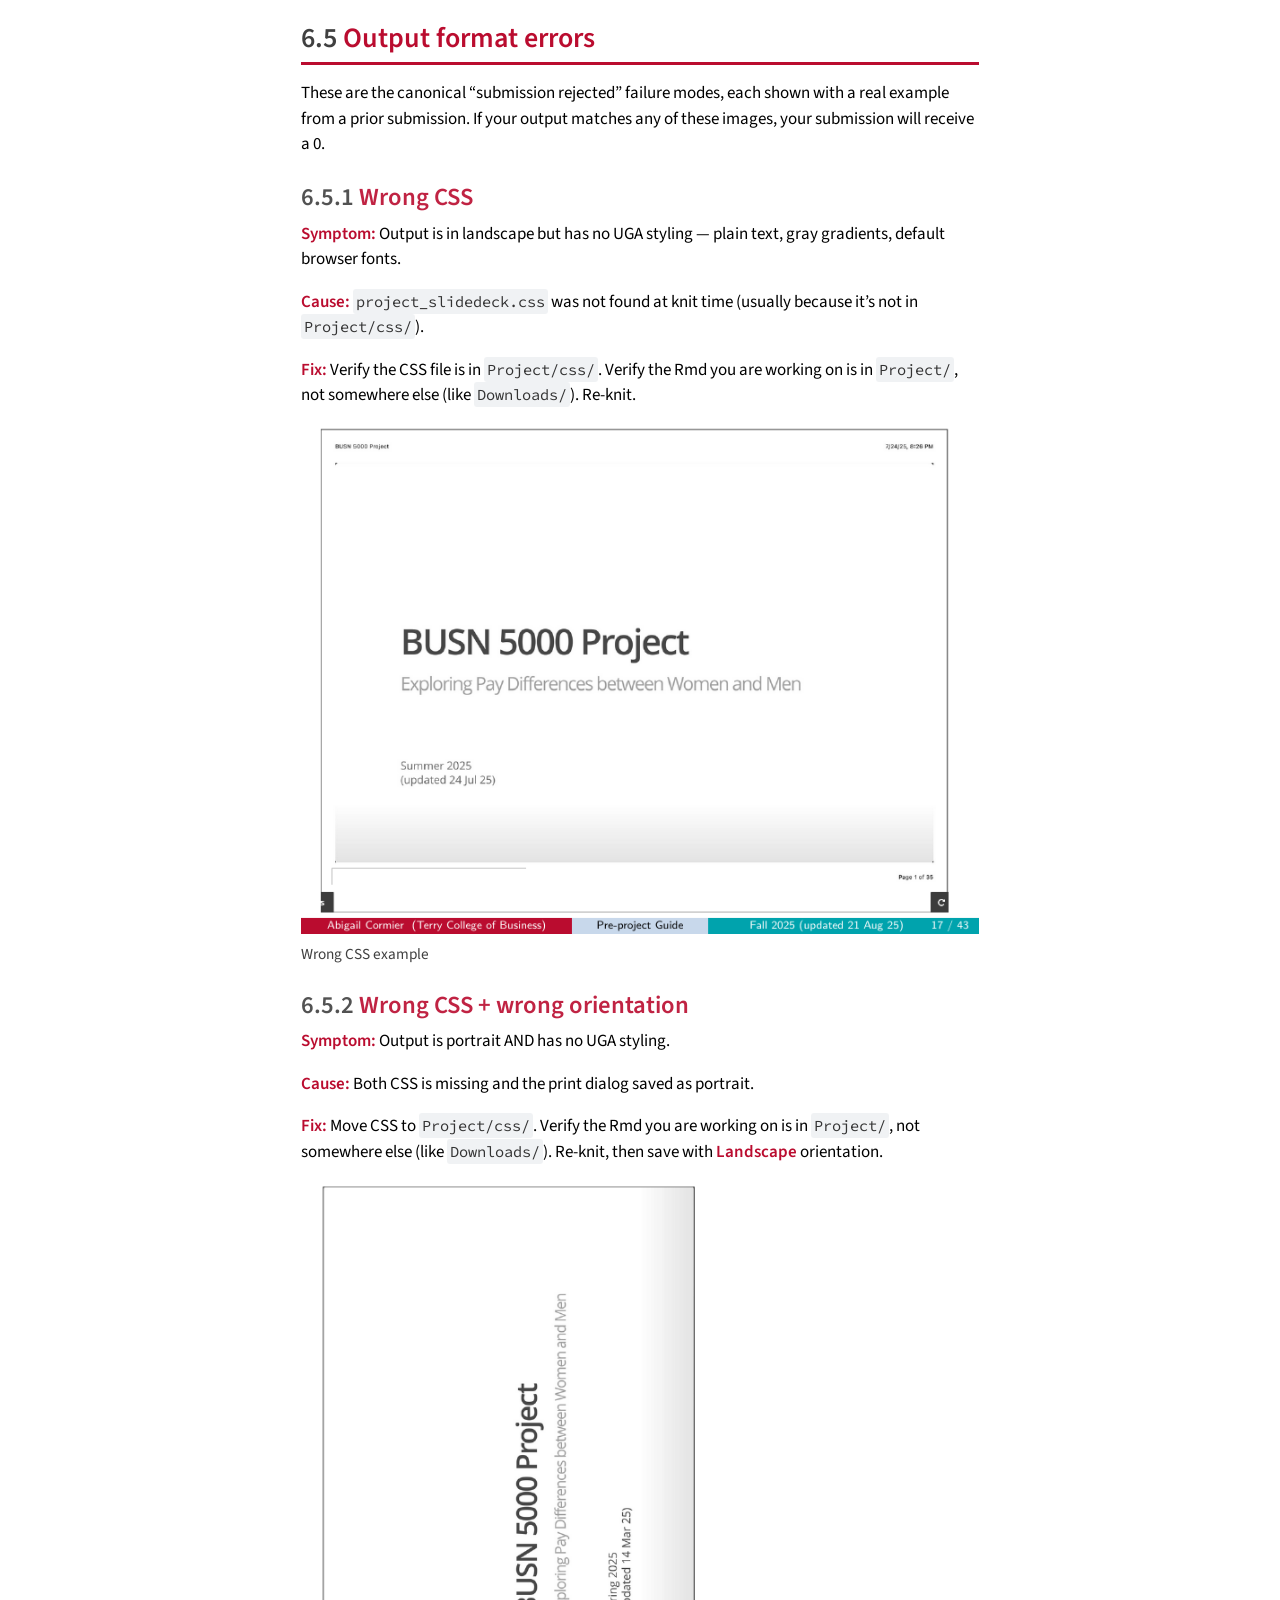
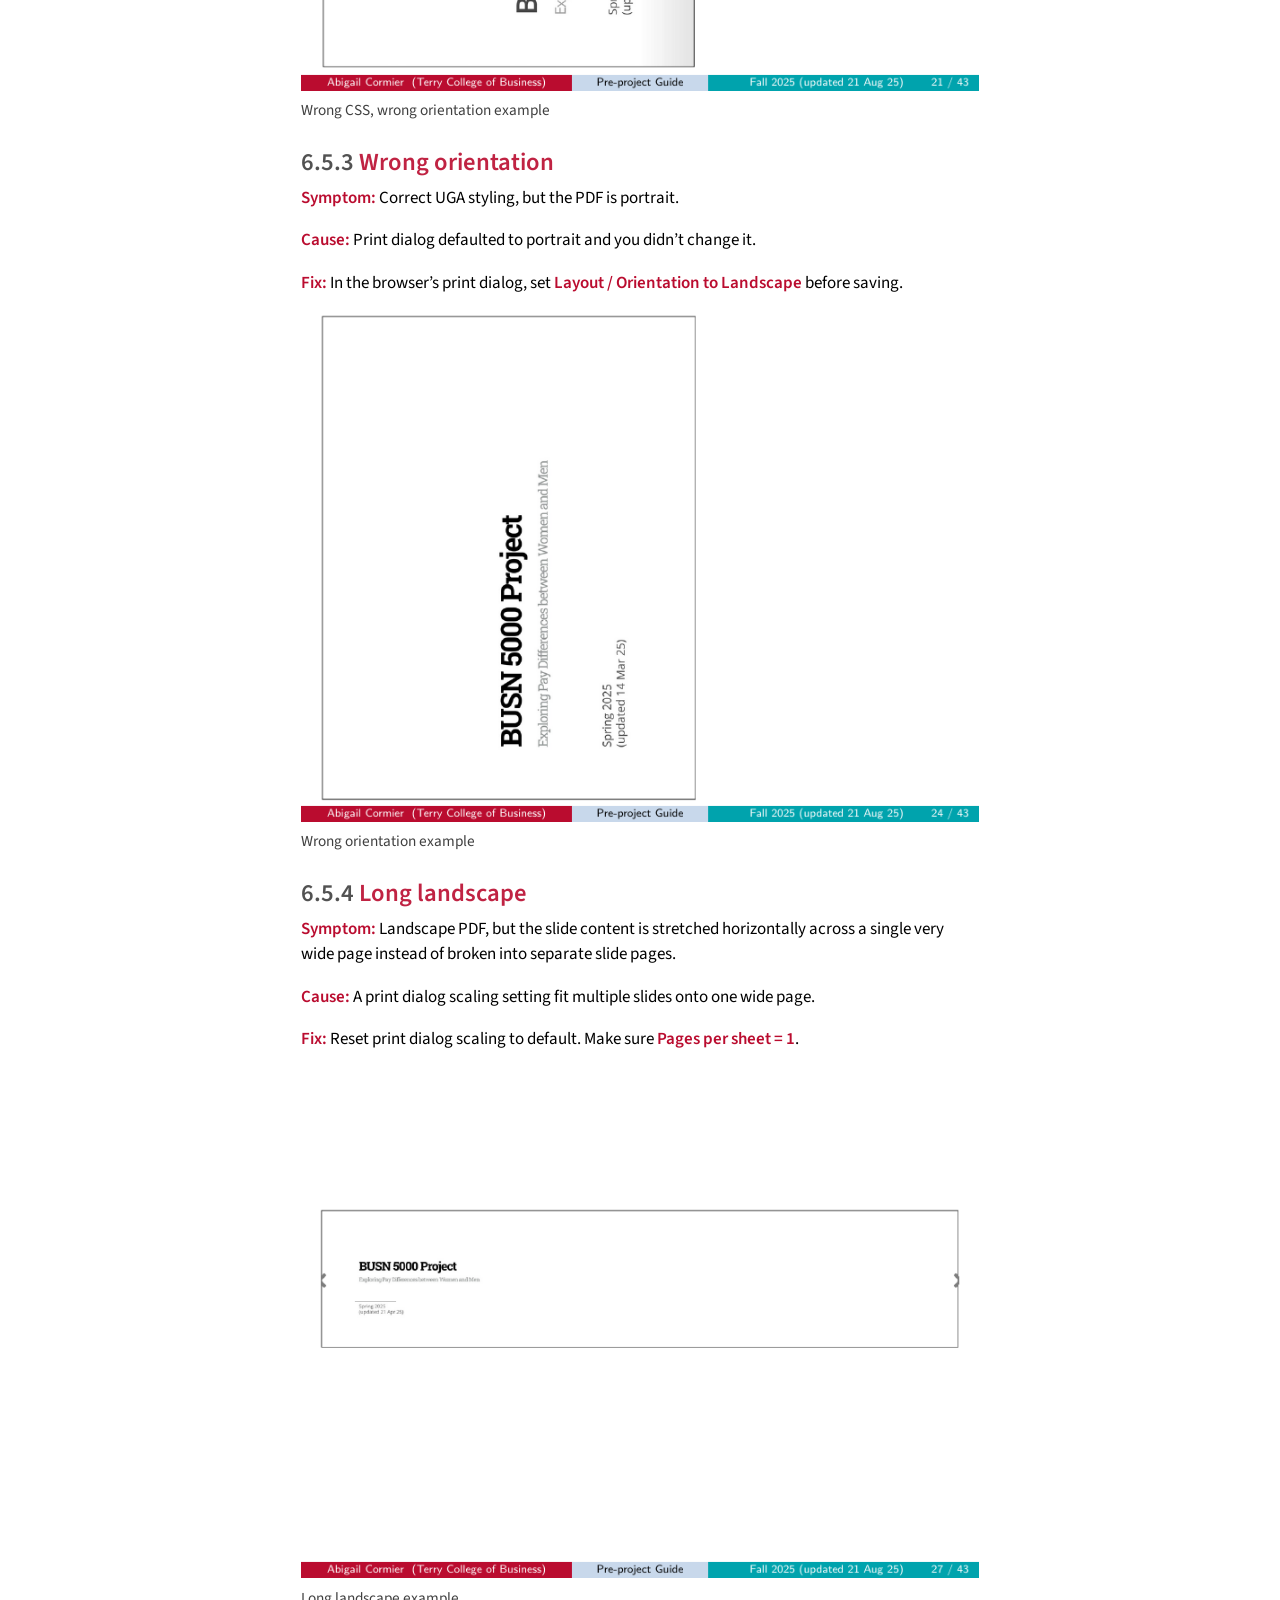
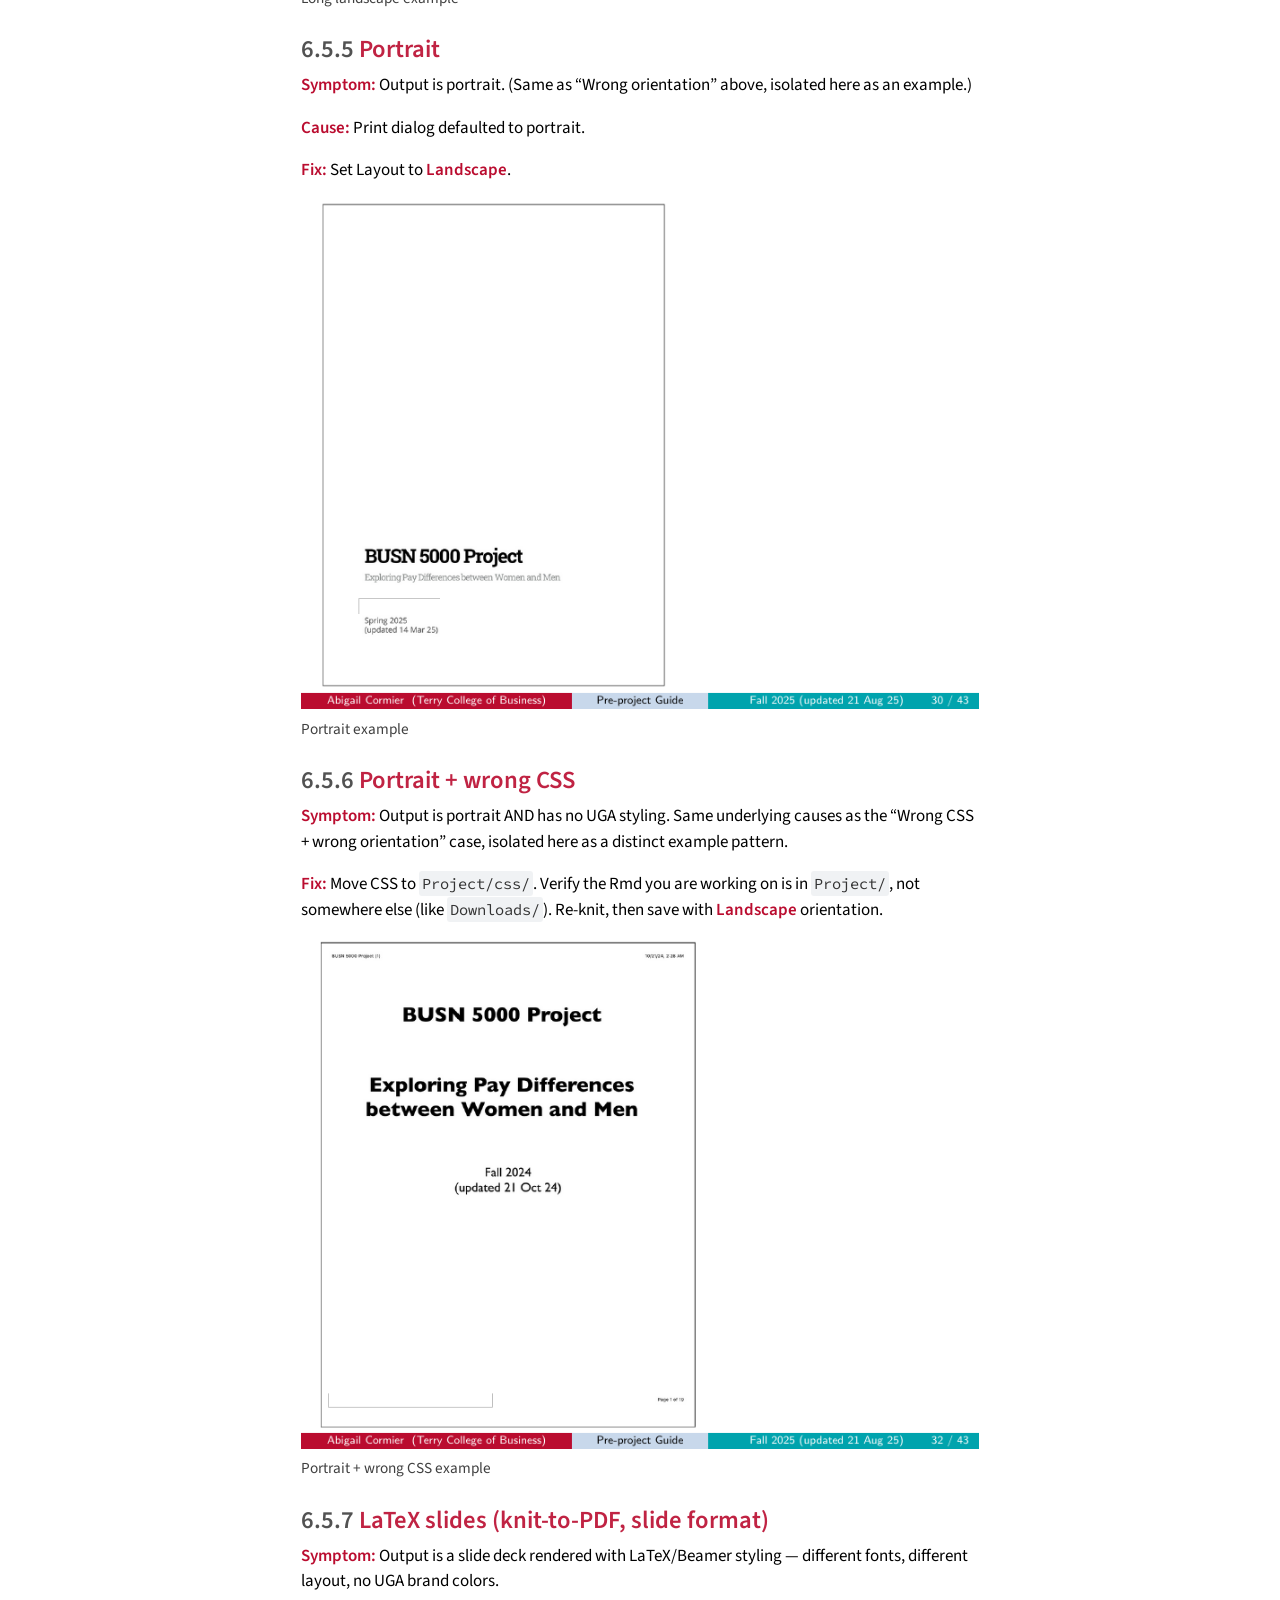
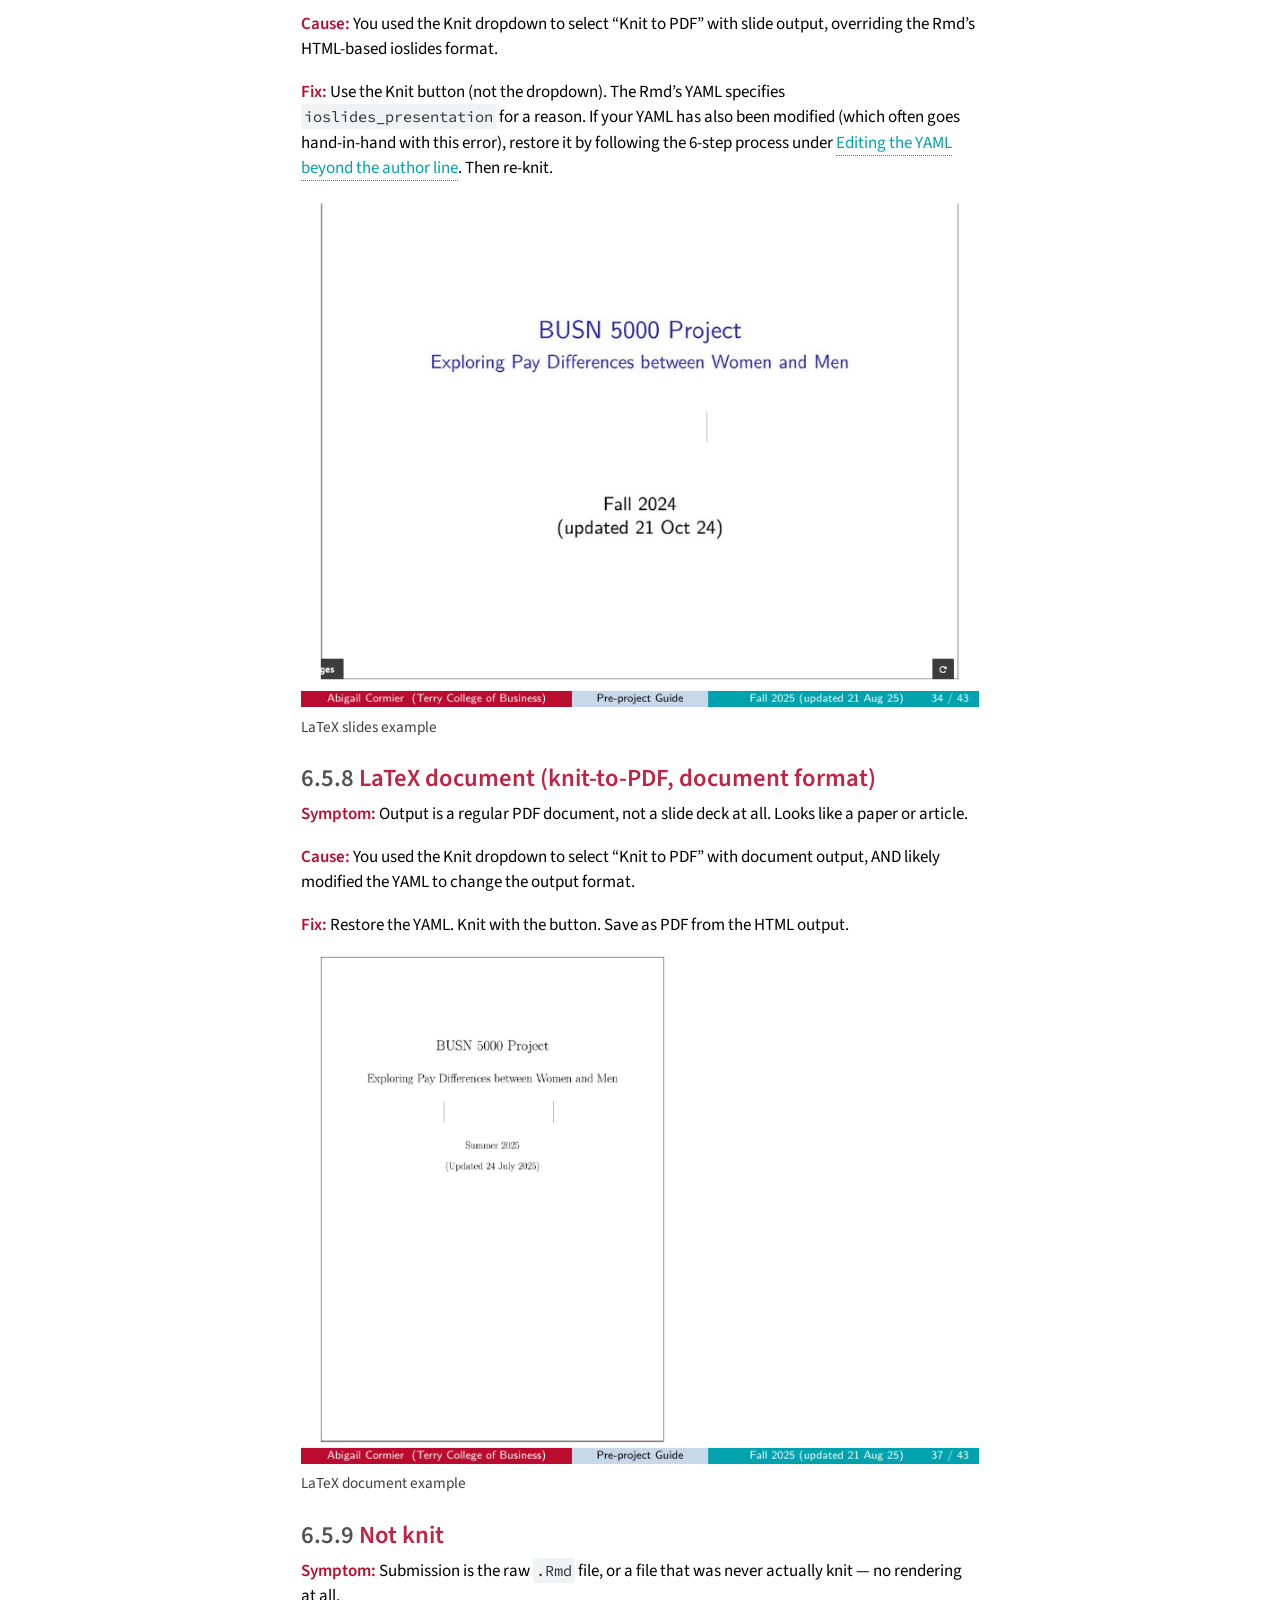
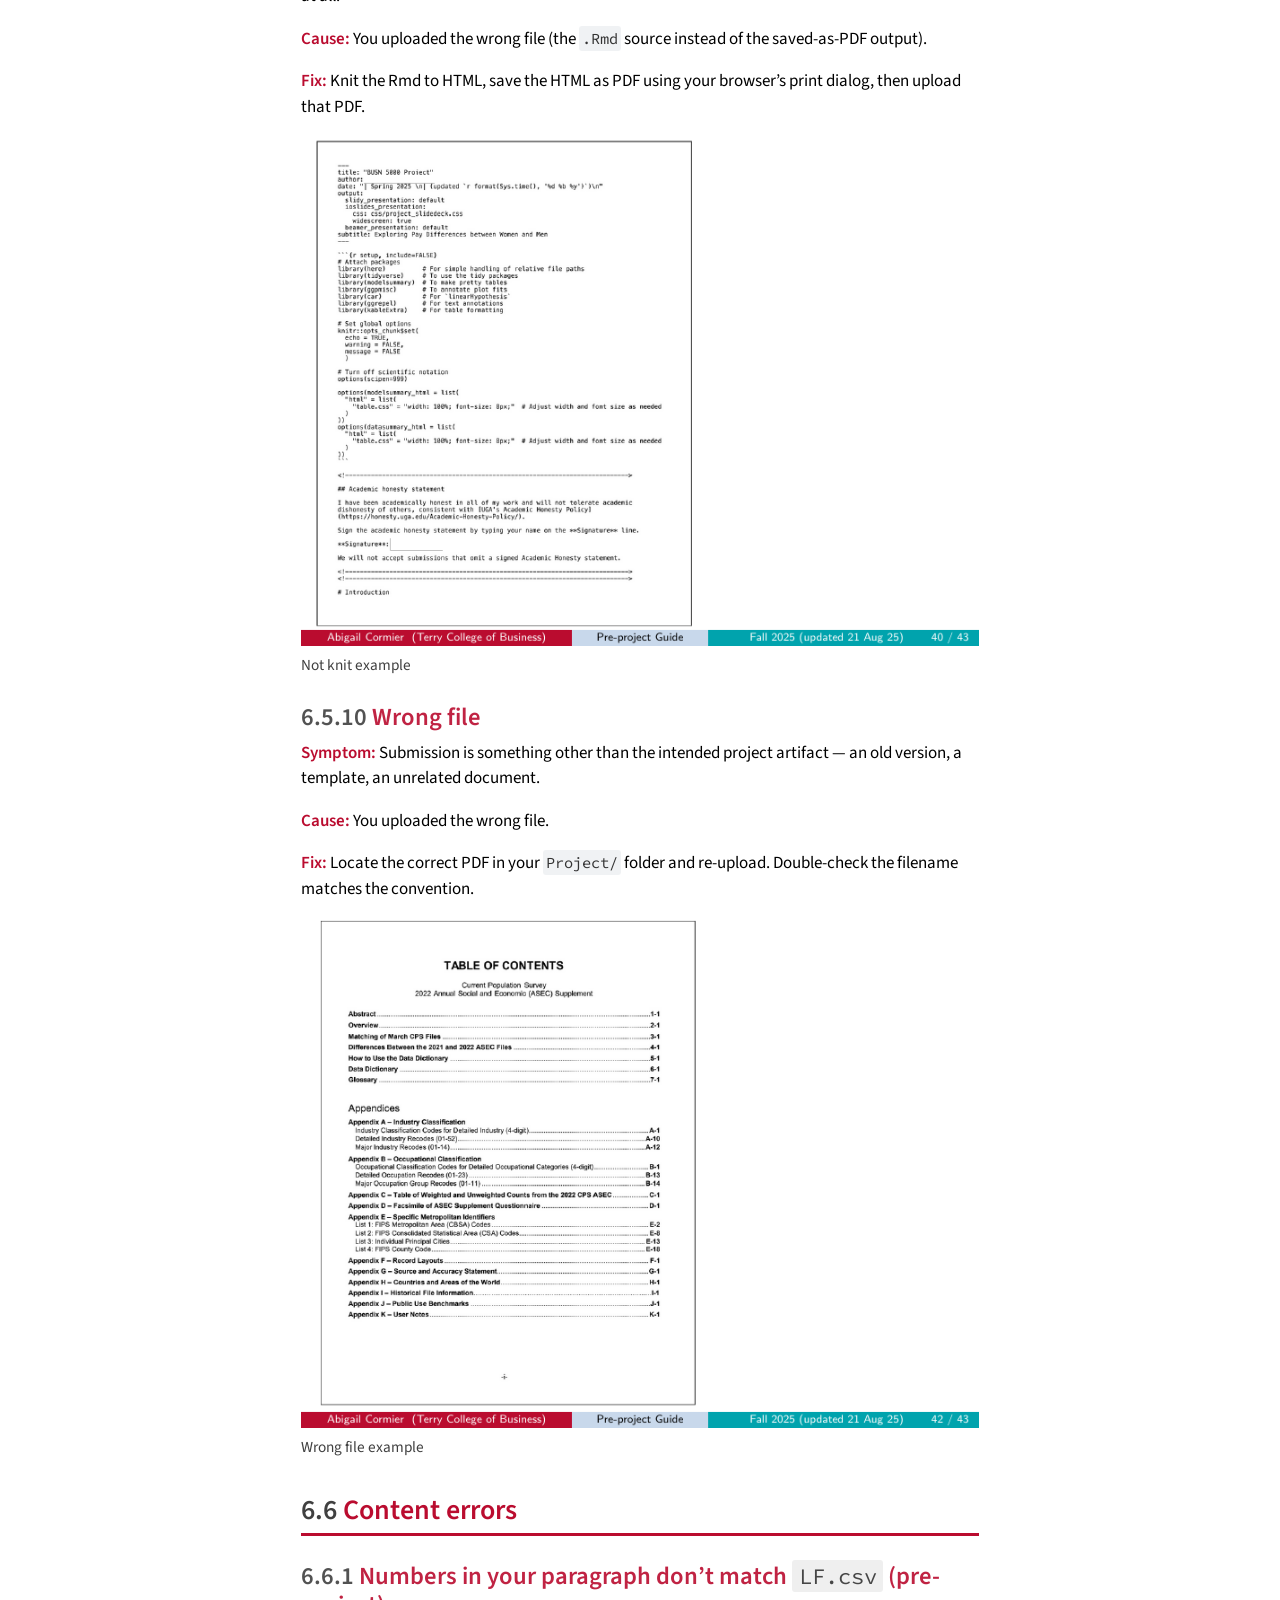
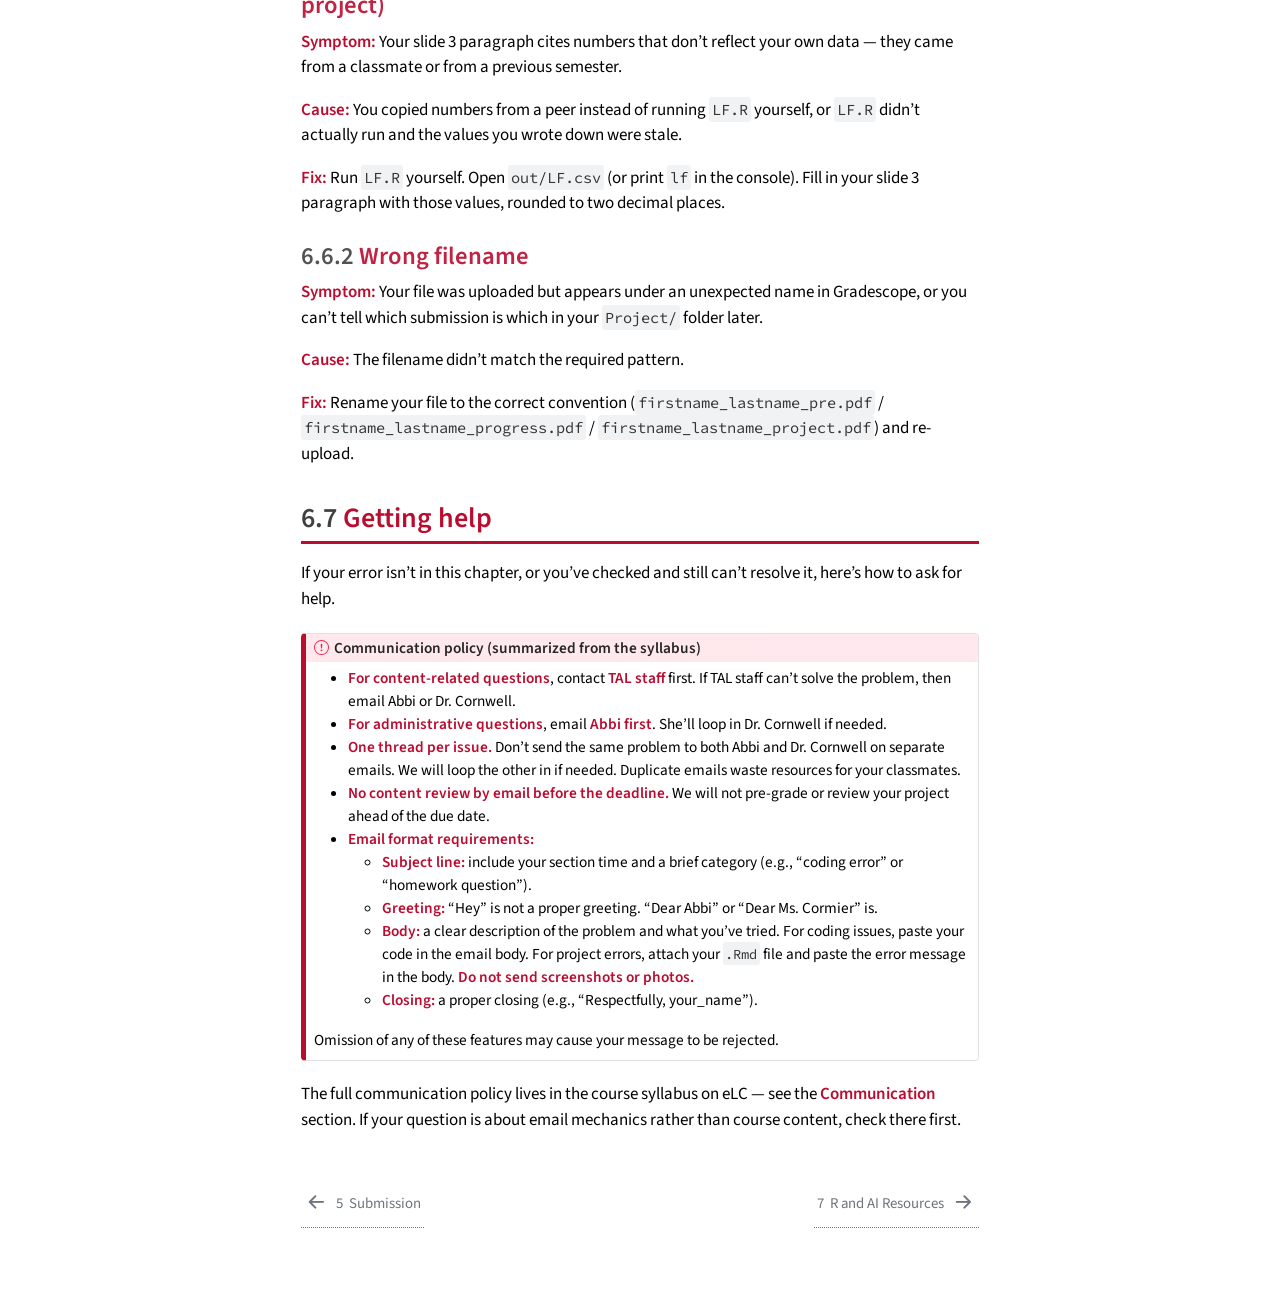
==== commit 5d770e7a: "Built site for gh-pages" ====
--- a/common-errors.html
+++ b/common-errors.html
@@ -174,7 +174,7 @@
   <li><a href="#how-to-use-this-chapter" id="toc-how-to-use-this-chapter" class="nav-link active" data-scroll-target="#how-to-use-this-chapter"><span class="header-section-number">6.1</span> How to use this chapter</a></li>
   <li><a href="#setup-errors" id="toc-setup-errors" class="nav-link" data-scroll-target="#setup-errors"><span class="header-section-number">6.2</span> Setup errors</a>
   <ul class="collapse">
-  <li><a href="#css-in-the-wrong-folder" id="toc-css-in-the-wrong-folder" class="nav-link" data-scroll-target="#css-in-the-wrong-folder"><span class="header-section-number">6.2.1</span> CSS in the wrong folder</a></li>
+  <li><a href="#css-not-loading" id="toc-css-not-loading" class="nav-link" data-scroll-target="#css-not-loading"><span class="header-section-number">6.2.1</span> CSS not loading</a></li>
   <li><a href="#working-from-your-downloads-folder" id="toc-working-from-your-downloads-folder" class="nav-link" data-scroll-target="#working-from-your-downloads-folder"><span class="header-section-number">6.2.2</span> Working from your Downloads folder</a></li>
   <li><a href="#required-files-missing-or-in-the-wrong-subfolder" id="toc-required-files-missing-or-in-the-wrong-subfolder" class="nav-link" data-scroll-target="#required-files-missing-or-in-the-wrong-subfolder"><span class="header-section-number">6.2.3</span> Required files missing or in the wrong subfolder</a></li>
   </ul></li>
@@ -246,11 +246,11 @@
 </section>
 <section id="setup-errors" class="level2" data-number="6.2">
 <h2 data-number="6.2" class="anchored" data-anchor-id="setup-errors"><span class="header-section-number">6.2</span> Setup errors</h2>
-<section id="css-in-the-wrong-folder" class="level3" data-number="6.2.1">
-<h3 data-number="6.2.1" class="anchored" data-anchor-id="css-in-the-wrong-folder"><span class="header-section-number">6.2.1</span> CSS in the wrong folder</h3>
+<section id="css-not-loading" class="level3" data-number="6.2.1">
+<h3 data-number="6.2.1" class="anchored" data-anchor-id="css-not-loading"><span class="header-section-number">6.2.1</span> CSS not loading</h3>
 <p><strong>Symptom:</strong> Your knitted slides have no UGA styling — plain text, no colors, default fonts.</p>
-<p><strong>Cause:</strong> <code>project_slidedeck.css</code> is anywhere other than <code>Project/css/</code>.</p>
-<p><strong>Fix:</strong> Move the file into <code>Project/css/</code>. Re-knit. Visual example of what this looks like: <a href="#output-format-errors">Wrong CSS</a>.</p>
+<p><strong>Cause:</strong> Either (a) <code>project_slidedeck.css</code> is anywhere other than <code>Project/css/</code>, or (b) the <code>.Rmd</code> file you’re knitting isn’t in your <code>Project/</code> root (e.g., you left it in your Downloads folder), so the relative path <code>css/project_slidedeck.css</code> in the Rmd’s YAML can’t find the CSS.</p>
+<p><strong>Fix:</strong> Confirm both files are in the right places: the CSS in <code>Project/css/</code> AND the <code>.Rmd</code> in your <code>Project/</code> root. Open RStudio by double-clicking <code>Project.Rproj</code>, then re-knit. Visual example of what the bad output looks like: <a href="#output-format-errors">Wrong CSS</a>.</p>
 </section>
 <section id="working-from-your-downloads-folder" class="level3" data-number="6.2.2">
 <h3 data-number="6.2.2" class="anchored" data-anchor-id="working-from-your-downloads-folder"><span class="header-section-number">6.2.2</span> Working from your Downloads folder</h3>
@@ -298,7 +298,15 @@
 <h3 data-number="6.4.2" class="anchored" data-anchor-id="editing-the-yaml-beyond-the-author-line"><span class="header-section-number">6.4.2</span> Editing the YAML beyond the author line</h3>
 <p><strong>Symptom:</strong> The knit produces unexpected output — different layout, missing CSS, wrong document class, no slide breaks.</p>
 <p><strong>Cause:</strong> You changed something in the YAML besides the <code>author:</code> line (e.g., the <code>output:</code> value, the <code>css:</code> reference, the <code>widescreen:</code> setting).</p>
-<p><strong>Fix:</strong> Restore the YAML to its original values, leaving only the <code>author:</code> line as your edit. If unsure, open a fresh copy of <code>pre_project.Rmd</code> or <code>project.Rmd</code> and copy the YAML block over.</p>
+<p><strong>Fix:</strong></p>
+<ol type="1">
+<li>Download a fresh copy of the relevant Rmd (<code>pre_project.Rmd</code> or <code>project.Rmd</code>) from the file pack on eLC. Save it somewhere temporary like your Downloads folder — not in your <code>Project/</code> directory.</li>
+<li>Open the fresh copy. Copy the entire YAML block (the section between the two <code>---</code> markers at the top of the file).</li>
+<li>Open your working Rmd. Replace your current YAML with the YAML you just copied.</li>
+<li>Re-add your name on the <code>author:</code> line.</li>
+<li><strong>Delete the fresh Rmd copy</strong> from your Downloads folder so you don’t accidentally start working in it instead of your real file.</li>
+<li>Re-knit.</li>
+</ol>
 </section>
 <section id="using-the-knit-dropdown-instead-of-the-knit-button" class="level3" data-number="6.4.3">
 <h3 data-number="6.4.3" class="anchored" data-anchor-id="using-the-knit-dropdown-instead-of-the-knit-button"><span class="header-section-number">6.4.3</span> Using the Knit dropdown instead of the Knit button</h3>
@@ -314,7 +322,7 @@
 <h3 data-number="6.5.1" class="anchored" data-anchor-id="wrong-css"><span class="header-section-number">6.5.1</span> Wrong CSS</h3>
 <p><strong>Symptom:</strong> Output is in landscape but has no UGA styling — plain text, gray gradients, default browser fonts.</p>
 <p><strong>Cause:</strong> <code>project_slidedeck.css</code> was not found at knit time (usually because it’s not in <code>Project/css/</code>).</p>
-<p><strong>Fix:</strong> Verify the CSS file is in <code>Project/css/</code>. Re-knit.</p>
+<p><strong>Fix:</strong> Verify the CSS file is in <code>Project/css/</code>. Verify the Rmd you are working on is in <code>Project/</code>, not somewhere else (like <code>Downloads/</code>). Re-knit.</p>
 <div class="quarto-figure quarto-figure-center">
 <figure class="figure">
 <p><img src="assets/bad_wrong_css.png" class="img-fluid figure-img" alt="Slide with plain text, no UGA styling, default fonts and gray gradients"></p>
@@ -326,7 +334,7 @@
 <h3 data-number="6.5.2" class="anchored" data-anchor-id="wrong-css-wrong-orientation"><span class="header-section-number">6.5.2</span> Wrong CSS + wrong orientation</h3>
 <p><strong>Symptom:</strong> Output is portrait AND has no UGA styling.</p>
 <p><strong>Cause:</strong> Both CSS is missing and the print dialog saved as portrait.</p>
-<p><strong>Fix:</strong> Move CSS to <code>Project/css/</code>, re-knit, then save with <strong>Landscape</strong> orientation.</p>
+<p><strong>Fix:</strong> Move CSS to <code>Project/css/</code>. Verify the Rmd you are working on is in <code>Project/</code>, not somewhere else (like <code>Downloads/</code>). Re-knit, then save with <strong>Landscape</strong> orientation.</p>
 <div class="quarto-figure quarto-figure-center">
 <figure class="figure">
 <p><img src="assets/bad_wrong_css_orientation.png" class="img-fluid figure-img" alt="Portrait-oriented slide deck with no UGA styling"></p>
@@ -373,6 +381,7 @@
 <section id="portrait-wrong-css" class="level3" data-number="6.5.6">
 <h3 data-number="6.5.6" class="anchored" data-anchor-id="portrait-wrong-css"><span class="header-section-number">6.5.6</span> Portrait + wrong CSS</h3>
 <p><strong>Symptom:</strong> Output is portrait AND has no UGA styling. Same underlying causes as the “Wrong CSS + wrong orientation” case, isolated here as a distinct example pattern.</p>
+<p><strong>Fix:</strong> Move CSS to <code>Project/css/</code>. Verify the Rmd you are working on is in <code>Project/</code>, not somewhere else (like <code>Downloads/</code>). Re-knit, then save with <strong>Landscape</strong> orientation.</p>
 <div class="quarto-figure quarto-figure-center">
 <figure class="figure">
 <p><img src="assets/bad_portrait_wrong_css.png" class="img-fluid figure-img" alt="Portrait-oriented slide deck with no UGA styling"></p>
@@ -384,7 +393,7 @@
 <h3 data-number="6.5.7" class="anchored" data-anchor-id="latex-slides-knit-to-pdf-slide-format"><span class="header-section-number">6.5.7</span> LaTeX slides (knit-to-PDF, slide format)</h3>
 <p><strong>Symptom:</strong> Output is a slide deck rendered with LaTeX/Beamer styling — different fonts, different layout, no UGA brand colors.</p>
 <p><strong>Cause:</strong> You used the Knit dropdown to select “Knit to PDF” with slide output, overriding the Rmd’s HTML-based ioslides format.</p>
-<p><strong>Fix:</strong> Use the Knit button (not the dropdown). The Rmd’s YAML specifies <code>ioslides_presentation</code> for a reason.</p>
+<p><strong>Fix:</strong> Use the Knit button (not the dropdown). The Rmd’s YAML specifies <code>ioslides_presentation</code> for a reason. If your YAML has also been modified (which often goes hand-in-hand with this error), restore it by following the 6-step process under <a href="#editing-the-yaml-beyond-the-author-line">Editing the YAML beyond the author line</a>. Then re-knit.</p>
 <div class="quarto-figure quarto-figure-center">
 <figure class="figure">
 <p><img src="assets/bad_latex_slides.png" class="img-fluid figure-img" alt="Slide deck rendered as LaTeX/Beamer instead of HTML ioslides"></p>
@@ -458,9 +467,9 @@
 </div>
 <div class="callout-body-container callout-body">
 <ul>
-<li><strong>For content-related questions</strong>, contact <strong>TAL staff</strong> first. If TAL staff can’t solve the problem, then email Abbi or Chris.</li>
-<li><strong>For administrative questions</strong>, email <strong>Abbi first</strong>. She’ll loop in Chris if needed.</li>
-<li><strong>One thread per issue.</strong> Don’t send the same problem to both Abbi and Chris on separate emails. We will loop the other in if needed. Duplicate emails waste resources for your classmates.</li>
+<li><strong>For content-related questions</strong>, contact <strong>TAL staff</strong> first. If TAL staff can’t solve the problem, then email Abbi or Dr.&nbsp;Cornwell.</li>
+<li><strong>For administrative questions</strong>, email <strong>Abbi first</strong>. She’ll loop in Dr.&nbsp;Cornwell if needed.</li>
+<li><strong>One thread per issue.</strong> Don’t send the same problem to both Abbi and Dr.&nbsp;Cornwell on separate emails. We will loop the other in if needed. Duplicate emails waste resources for your classmates.</li>
 <li><strong>No content review by email before the deadline.</strong> We will not pre-grade or review your project ahead of the due date.</li>
 <li><strong>Email format requirements:</strong>
 <ul>
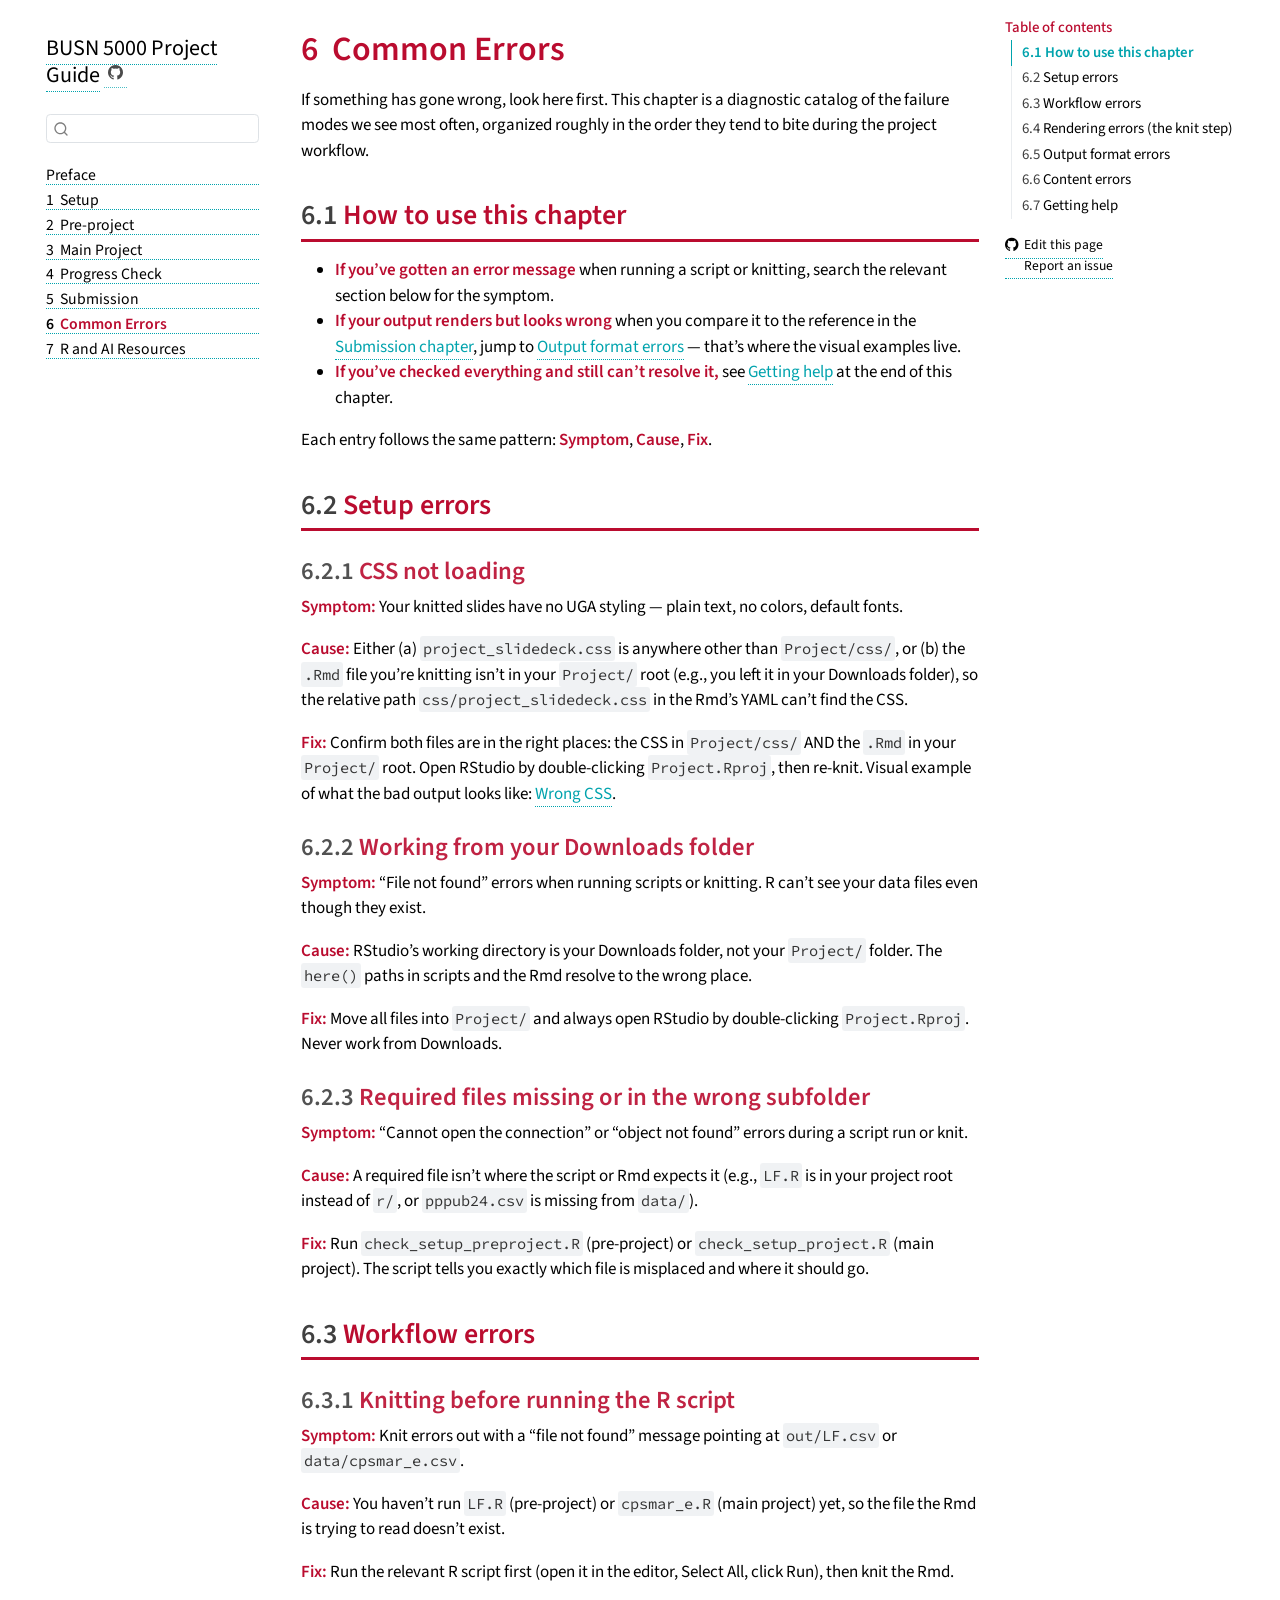
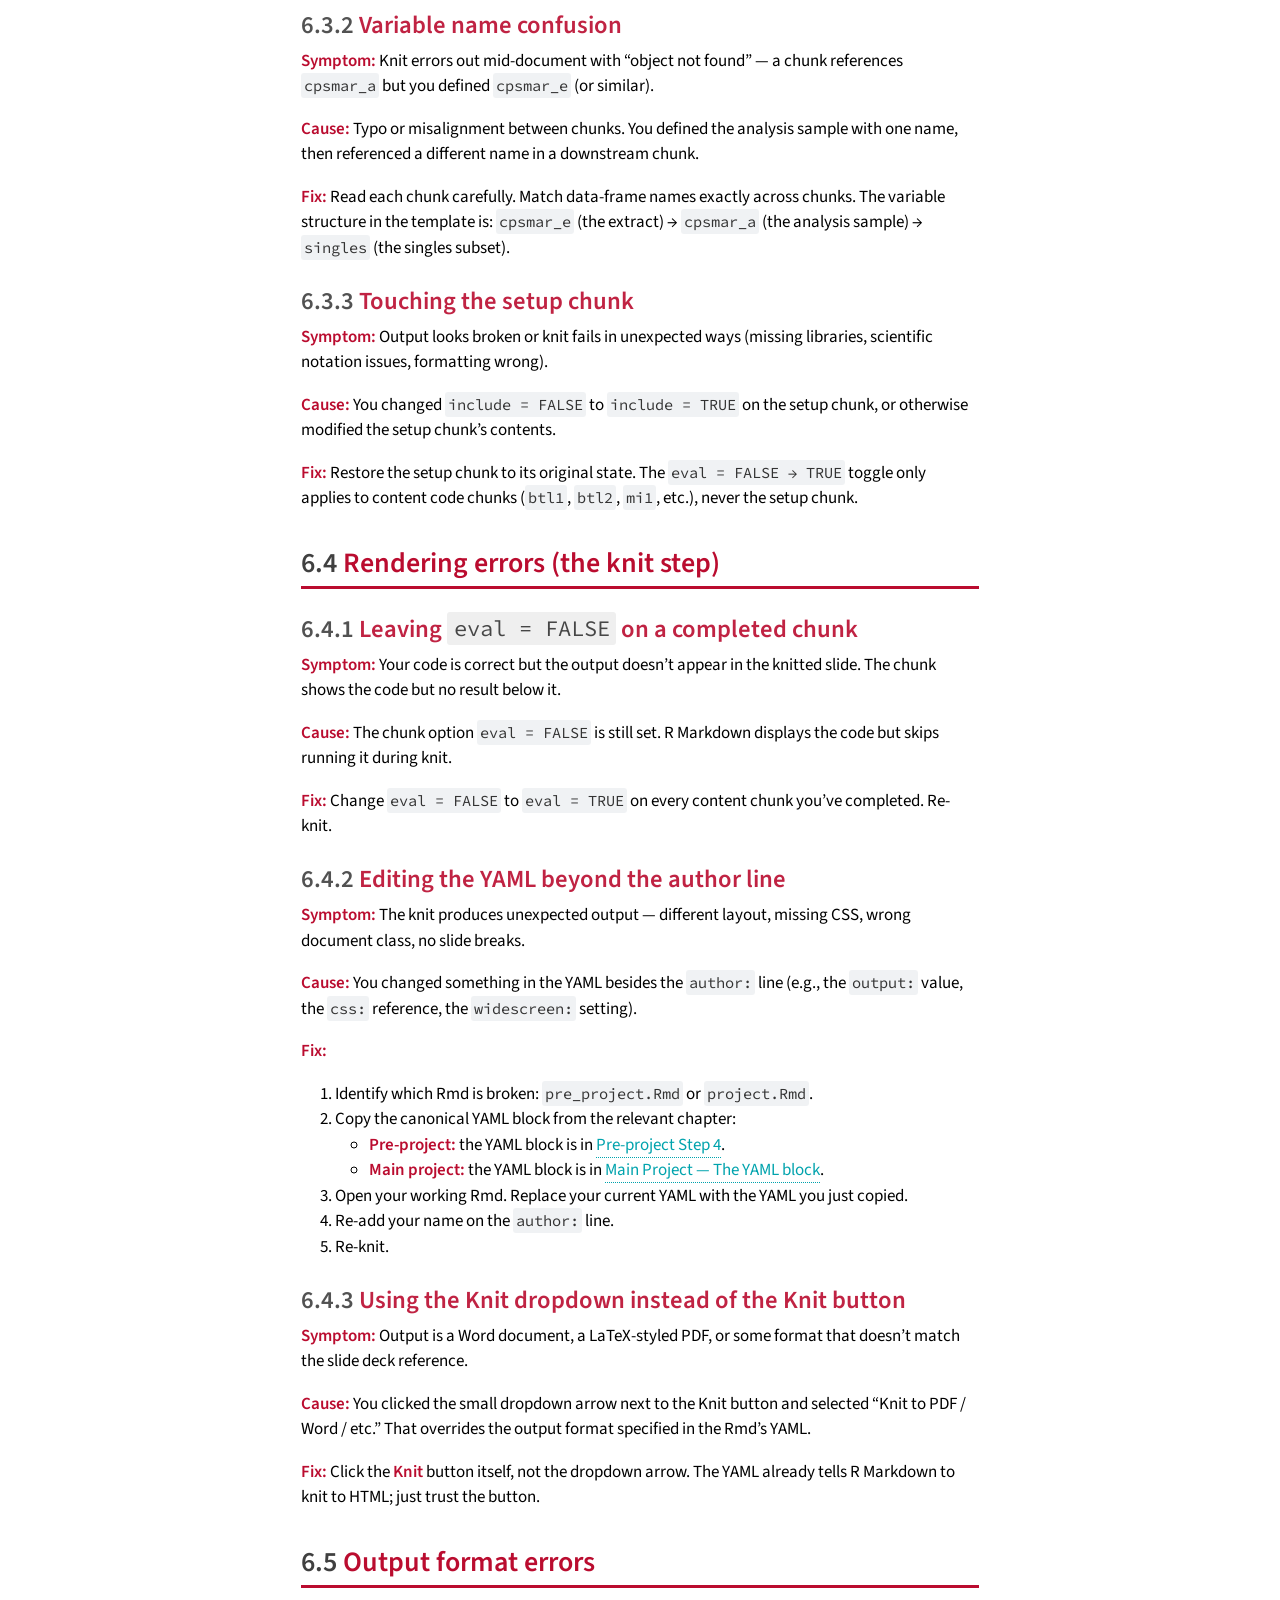
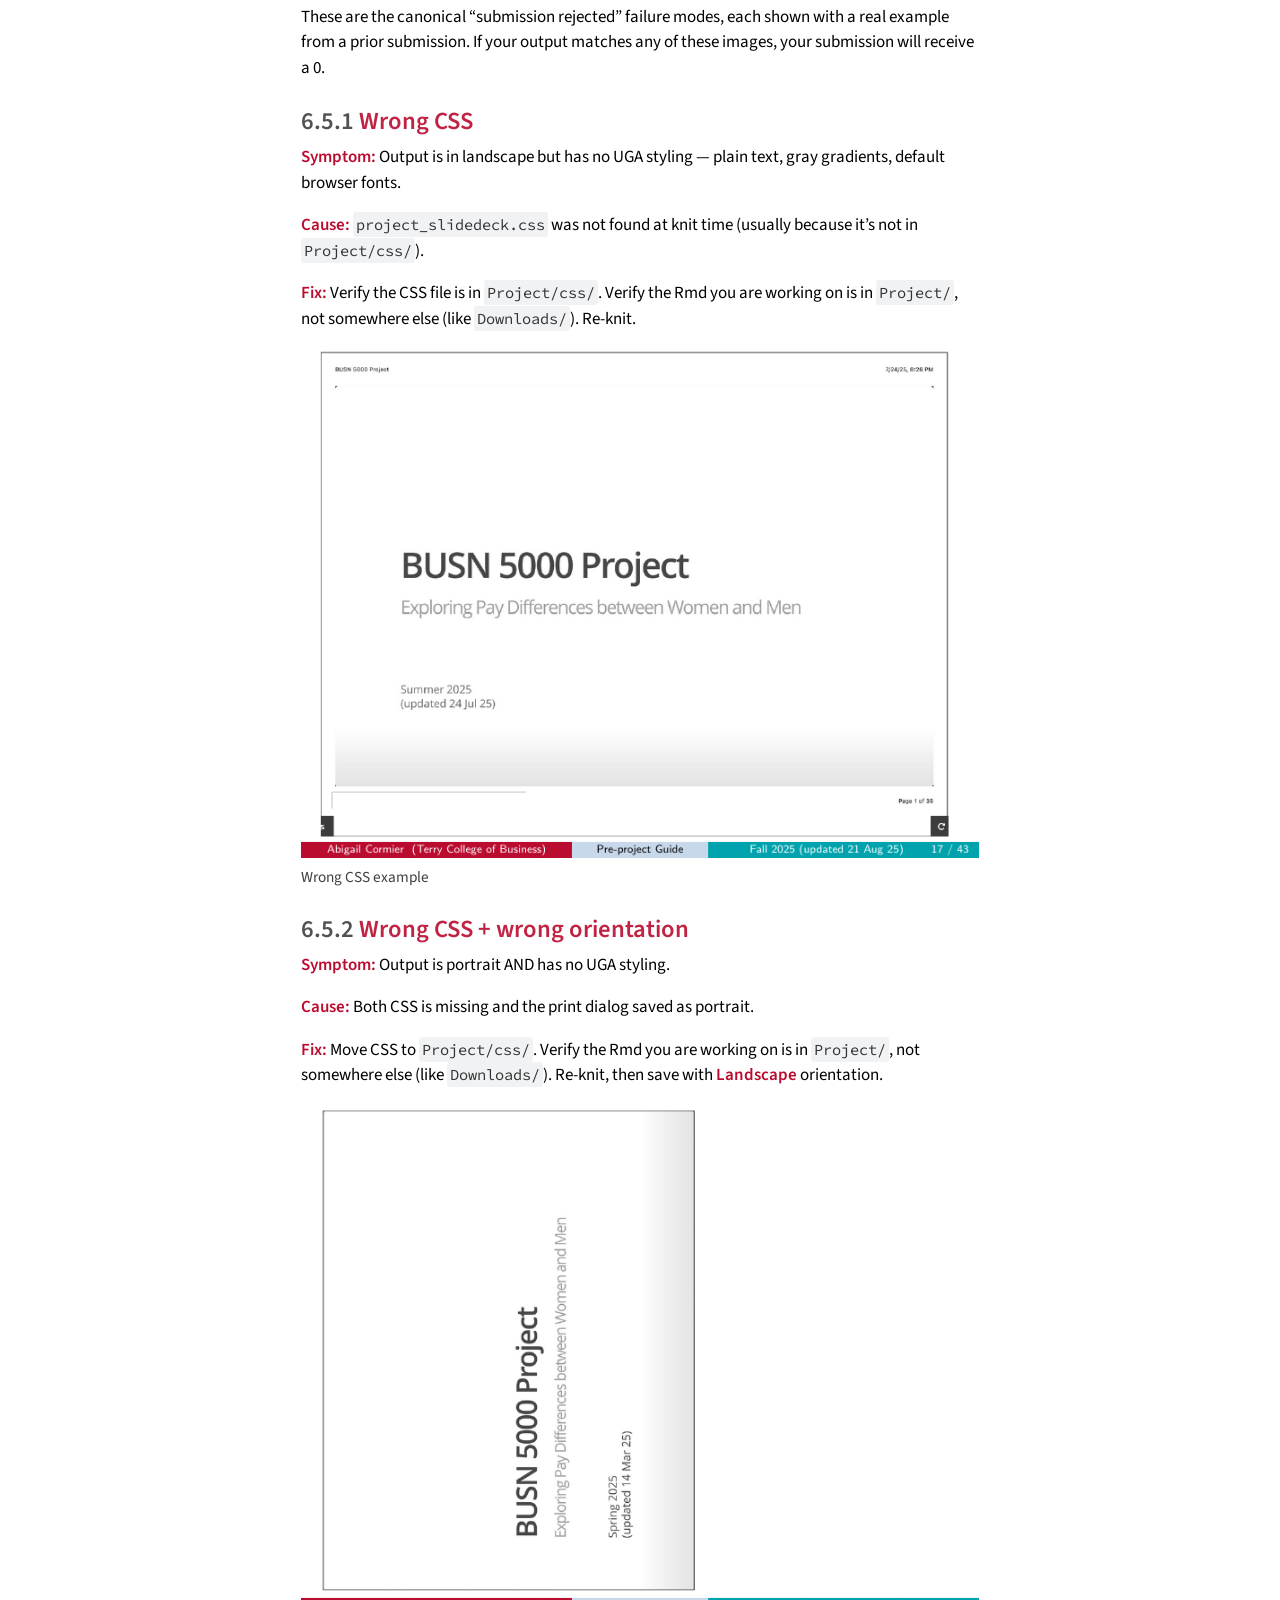
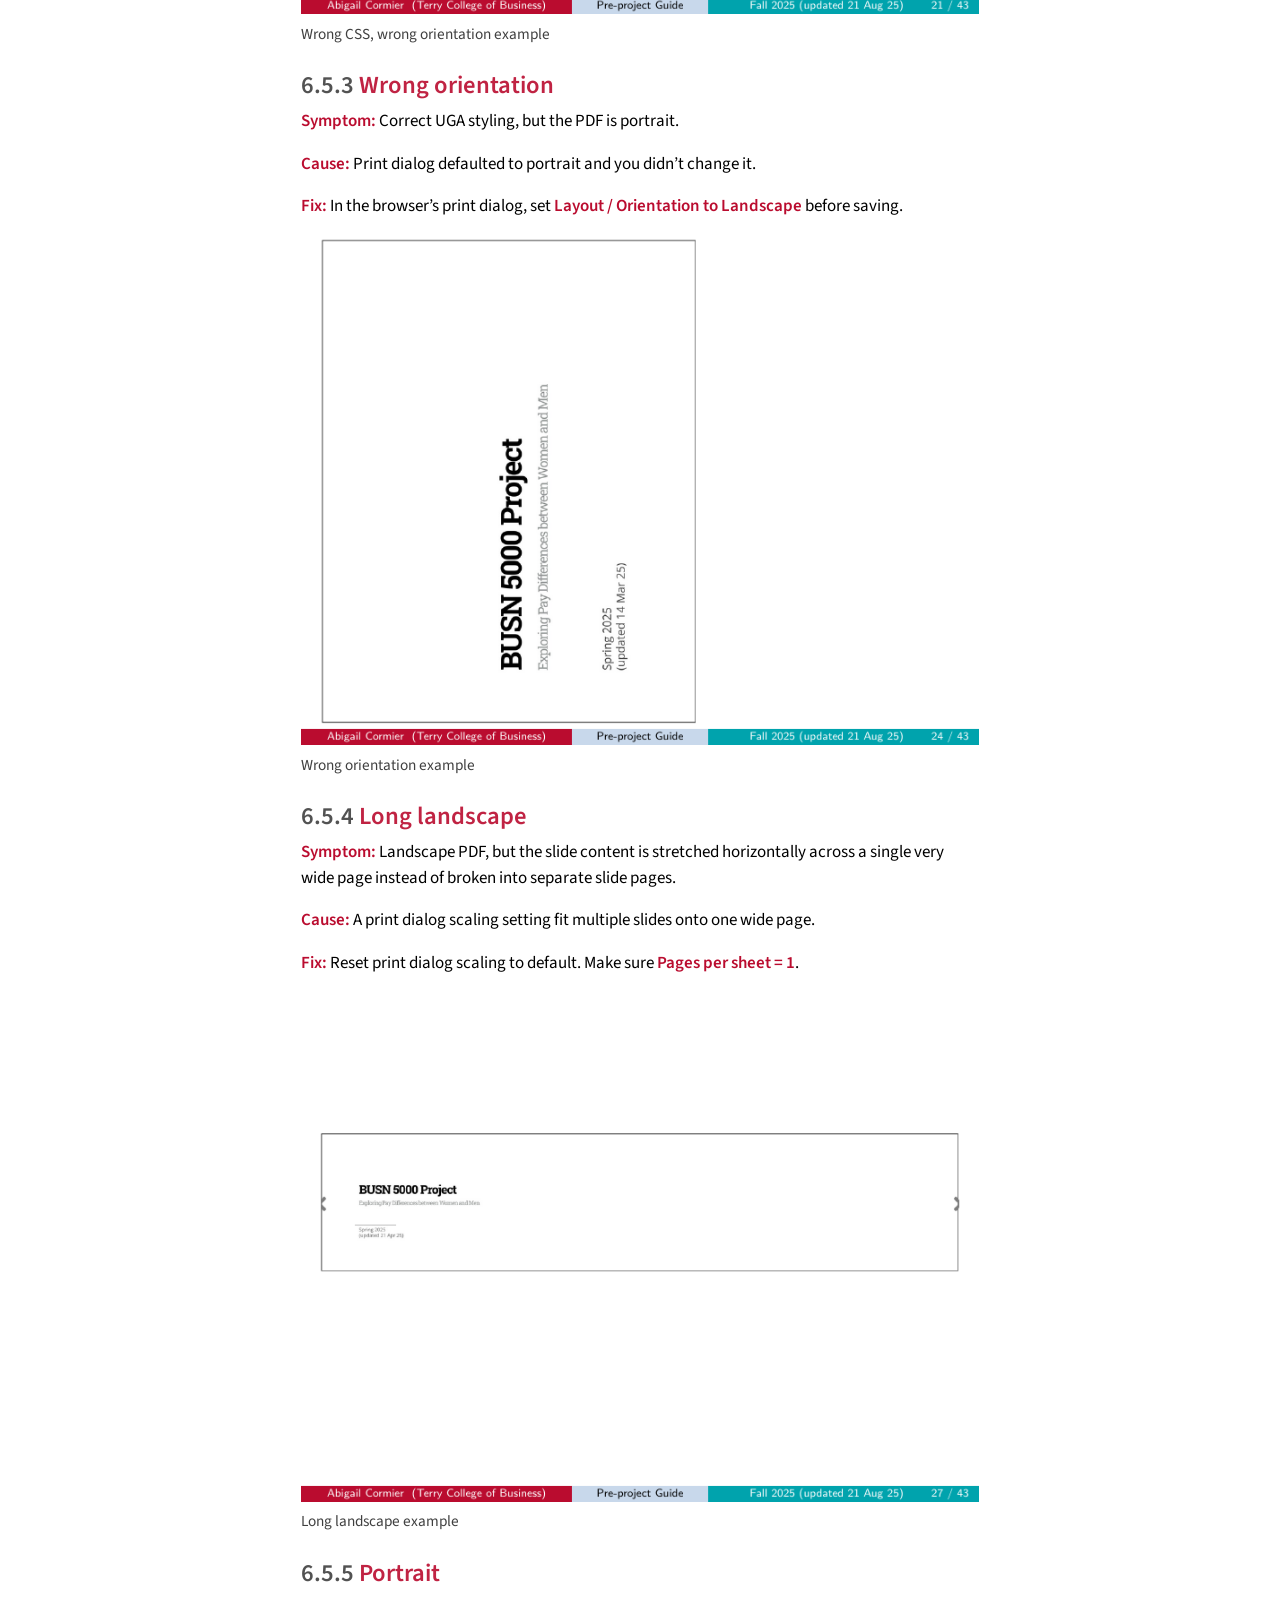
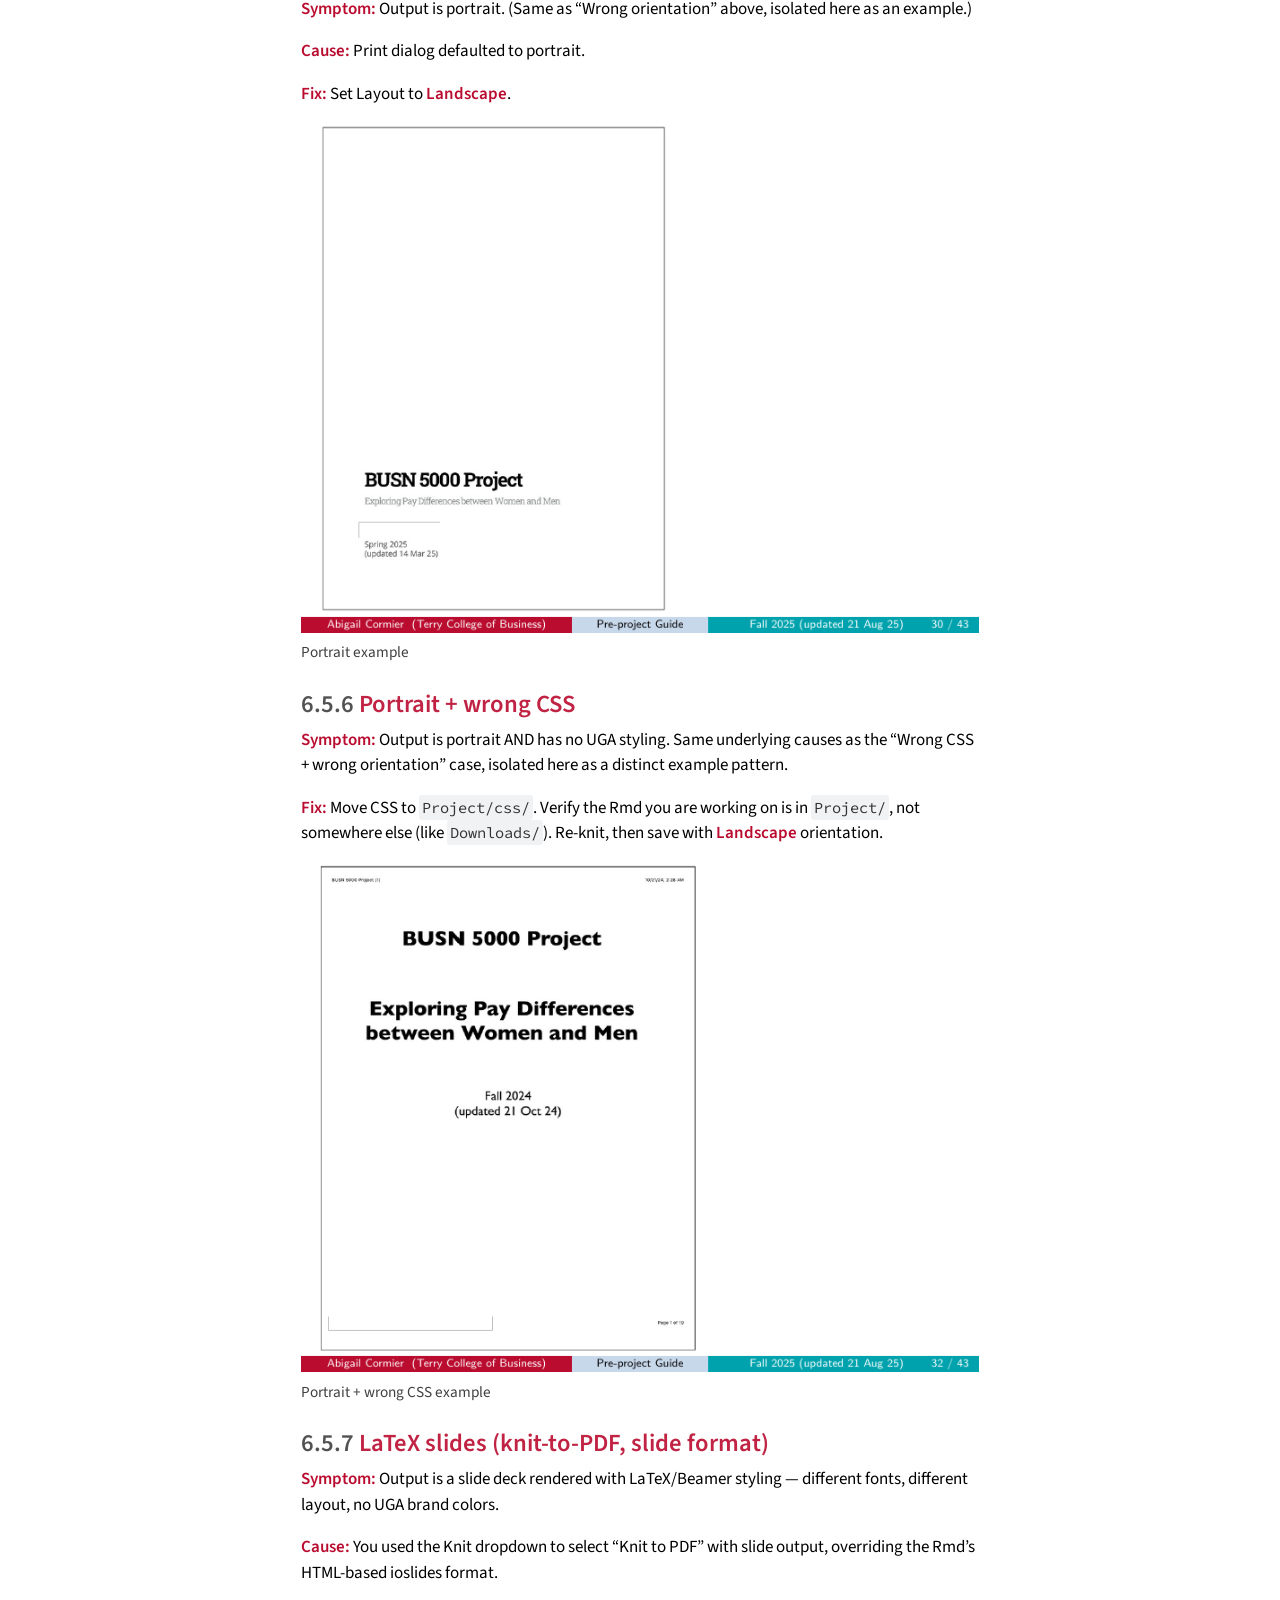
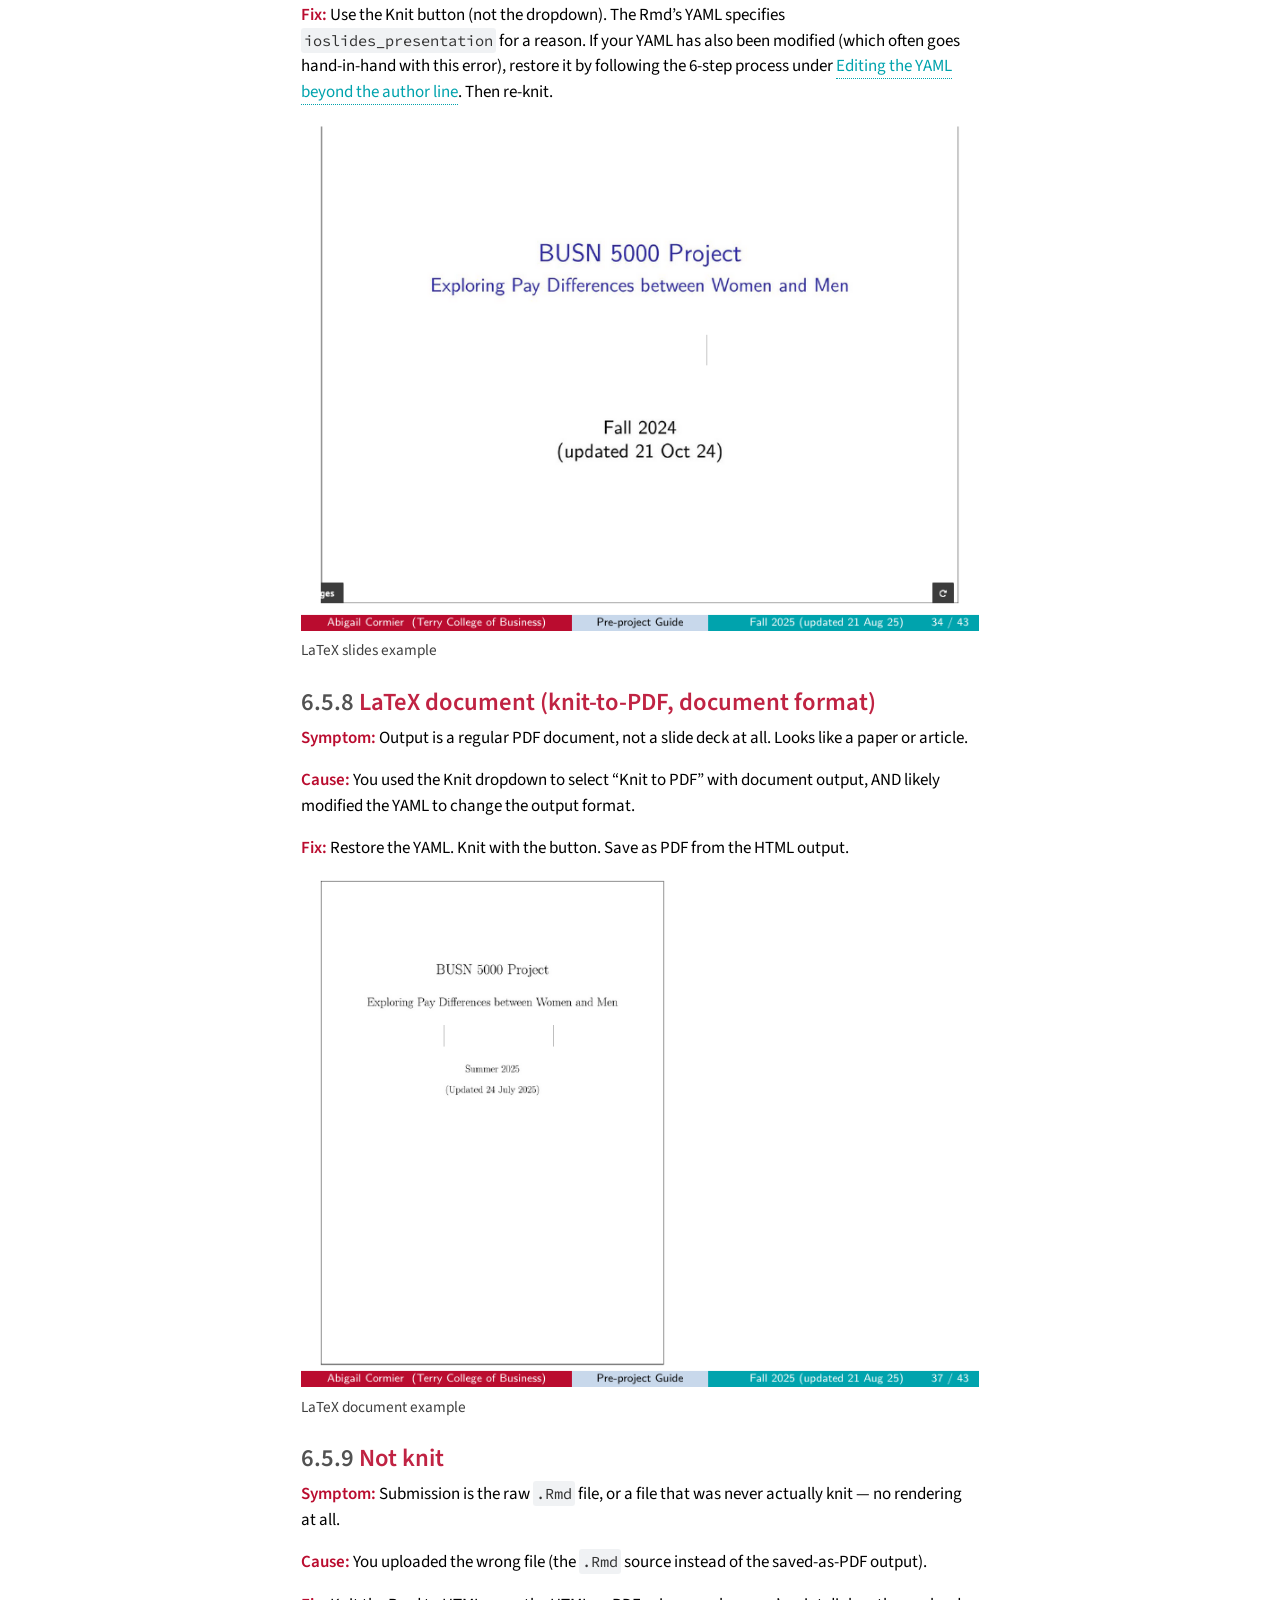
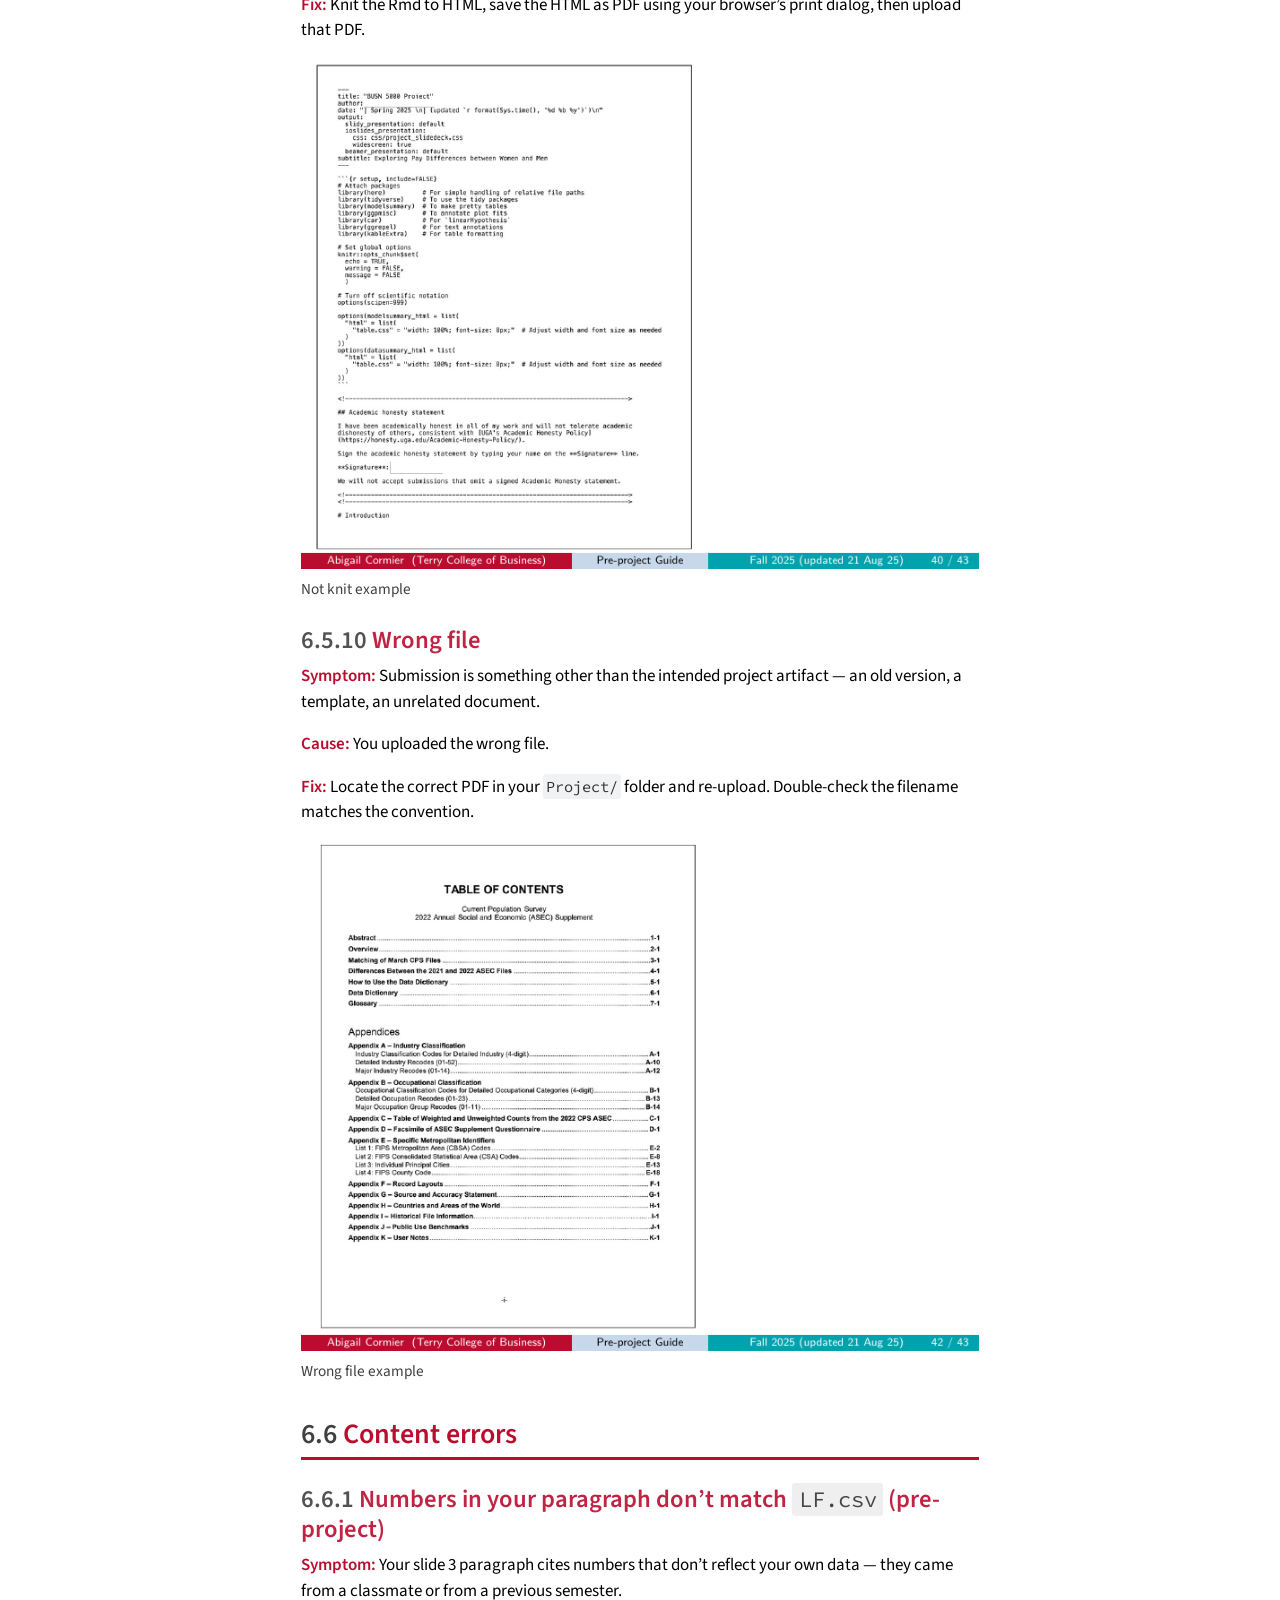
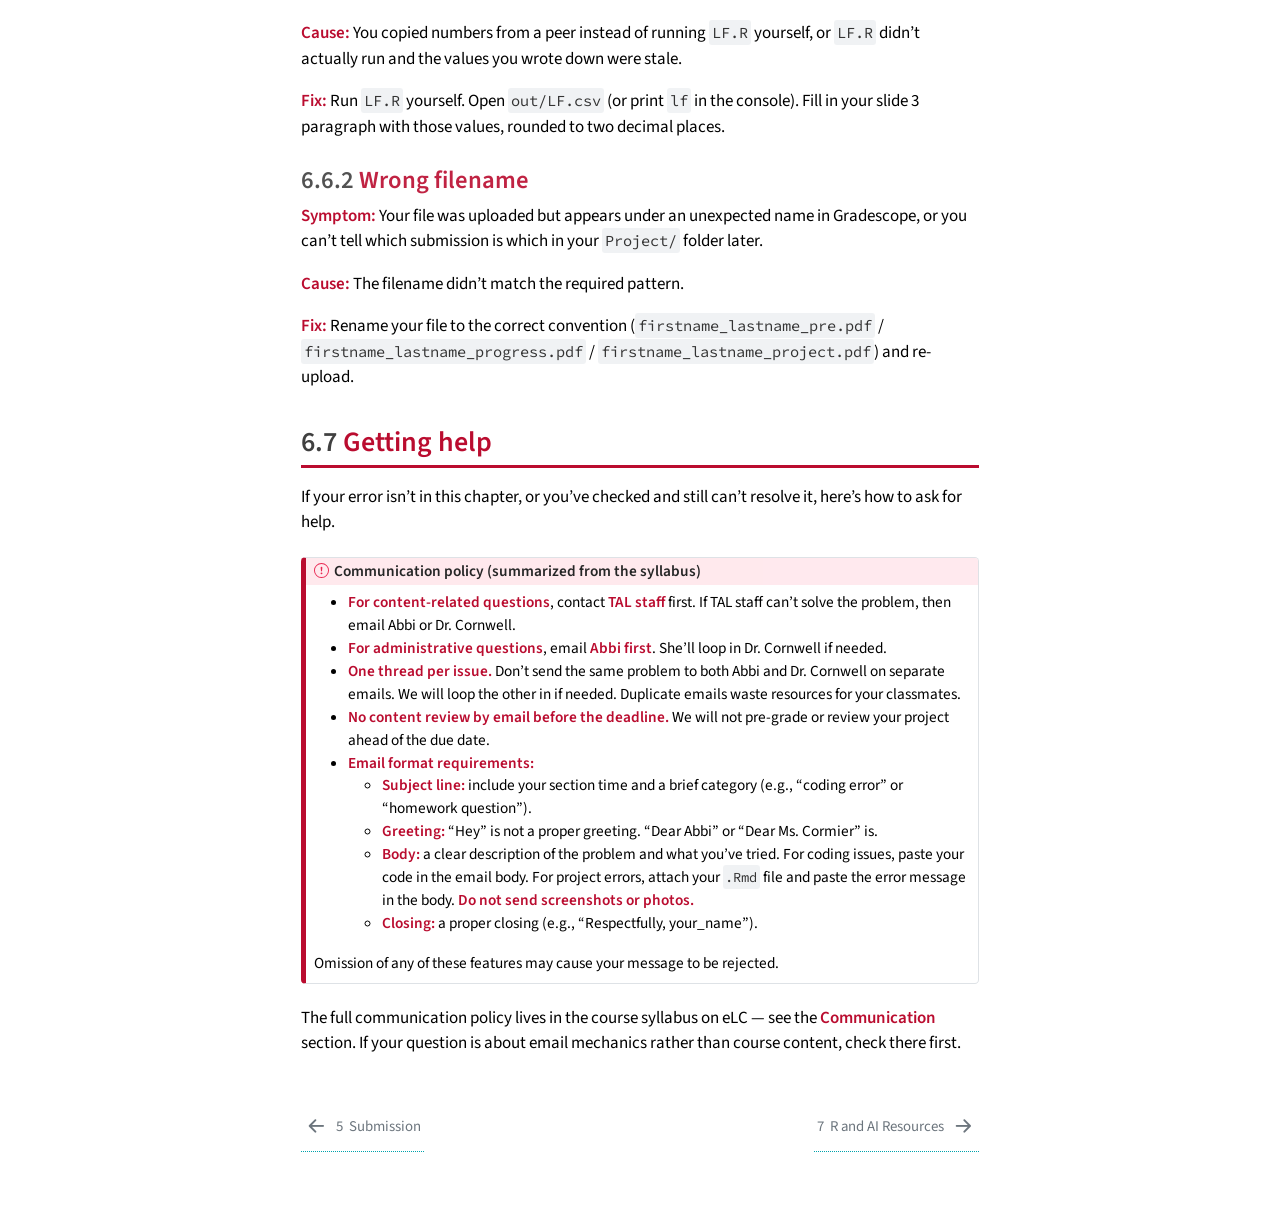
==== commit cc6539d8: "Built site for gh-pages" ====
--- a/common-errors.html
+++ b/common-errors.html
@@ -300,11 +300,14 @@
 <p><strong>Cause:</strong> You changed something in the YAML besides the <code>author:</code> line (e.g., the <code>output:</code> value, the <code>css:</code> reference, the <code>widescreen:</code> setting).</p>
 <p><strong>Fix:</strong></p>
 <ol type="1">
-<li>Download a fresh copy of the relevant Rmd (<code>pre_project.Rmd</code> or <code>project.Rmd</code>) from the file pack on eLC. Save it somewhere temporary like your Downloads folder — not in your <code>Project/</code> directory.</li>
-<li>Open the fresh copy. Copy the entire YAML block (the section between the two <code>---</code> markers at the top of the file).</li>
+<li>Identify which Rmd is broken: <code>pre_project.Rmd</code> or <code>project.Rmd</code>.</li>
+<li>Copy the canonical YAML block from the relevant chapter:
+<ul>
+<li><strong>Pre-project:</strong> the YAML block is in <a href="./pre-project.html#step-4-fill-in-the-yaml-author-line">Pre-project Step 4</a>.</li>
+<li><strong>Main project:</strong> the YAML block is in <a href="./main-project.html#the-yaml-block">Main Project — The YAML block</a>.</li>
+</ul></li>
 <li>Open your working Rmd. Replace your current YAML with the YAML you just copied.</li>
 <li>Re-add your name on the <code>author:</code> line.</li>
-<li><strong>Delete the fresh Rmd copy</strong> from your Downloads folder so you don’t accidentally start working in it instead of your real file.</li>
 <li>Re-knit.</li>
 </ol>
 </section>
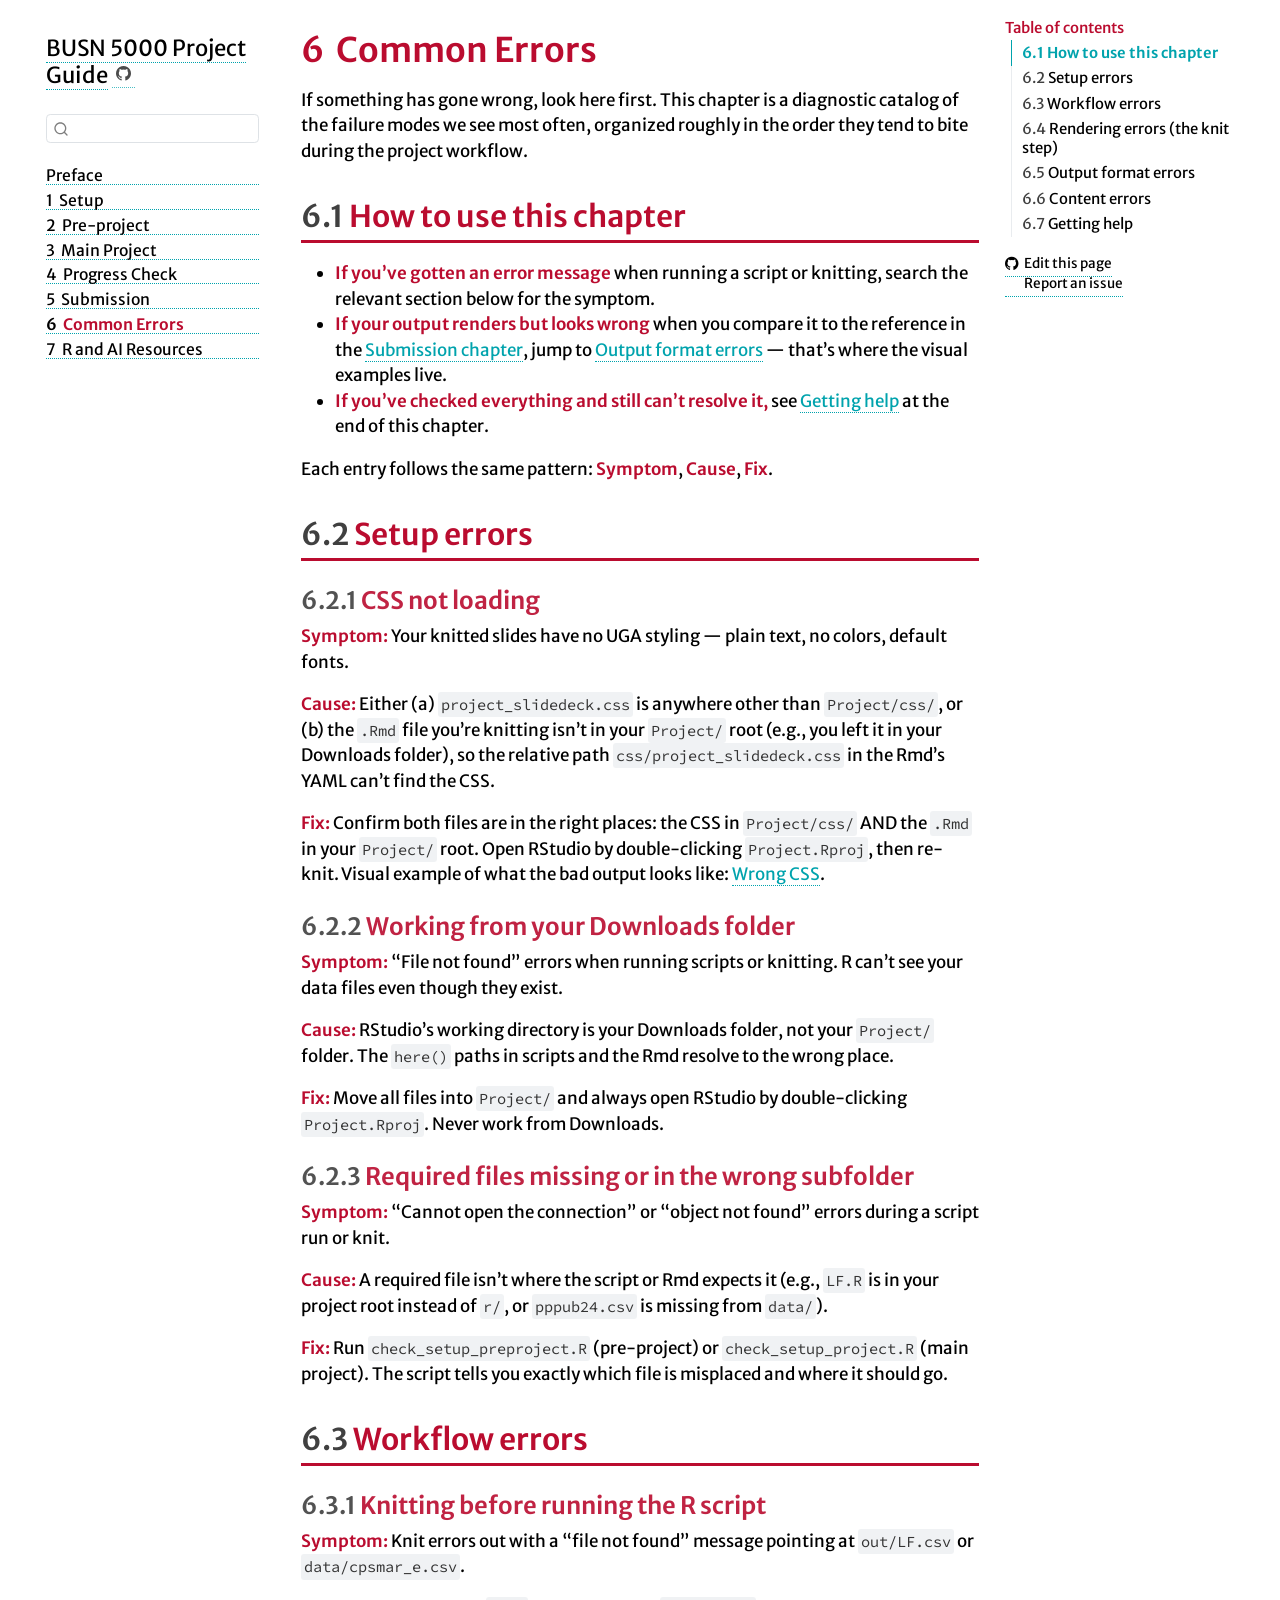
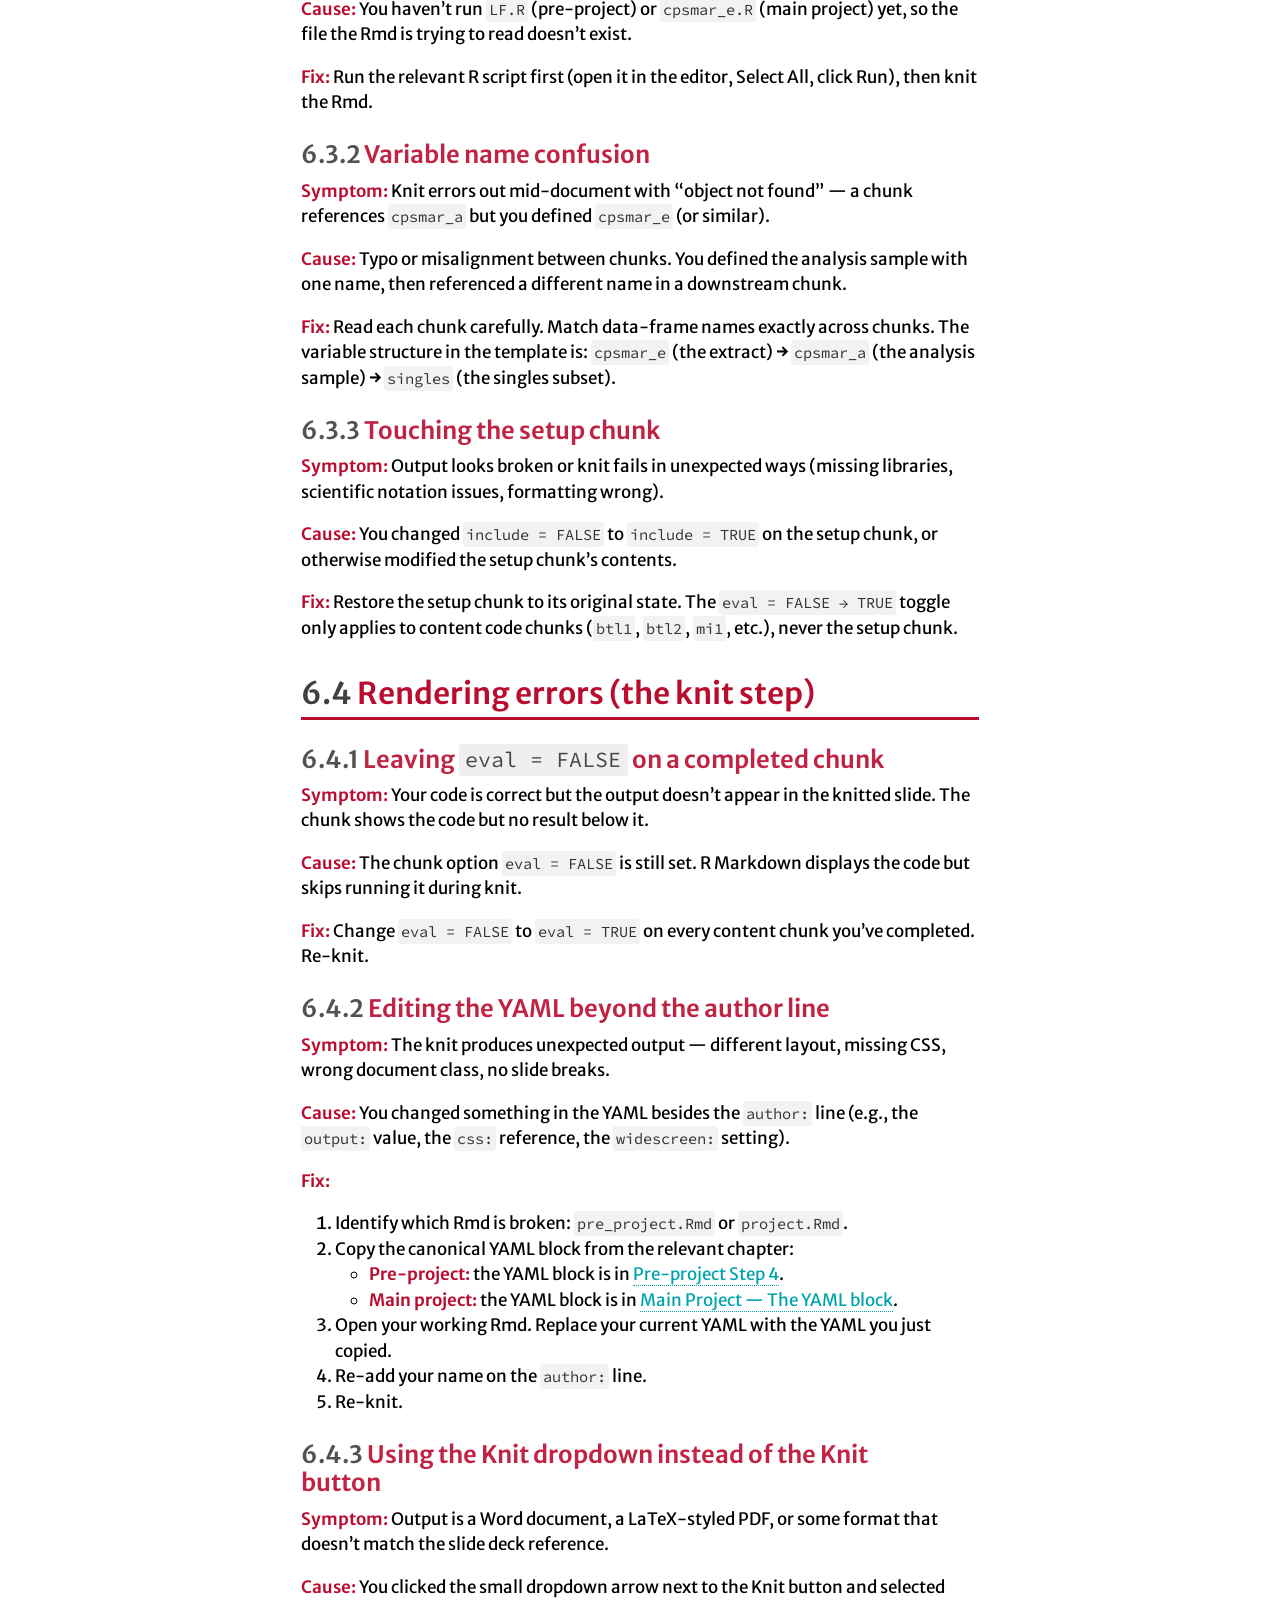
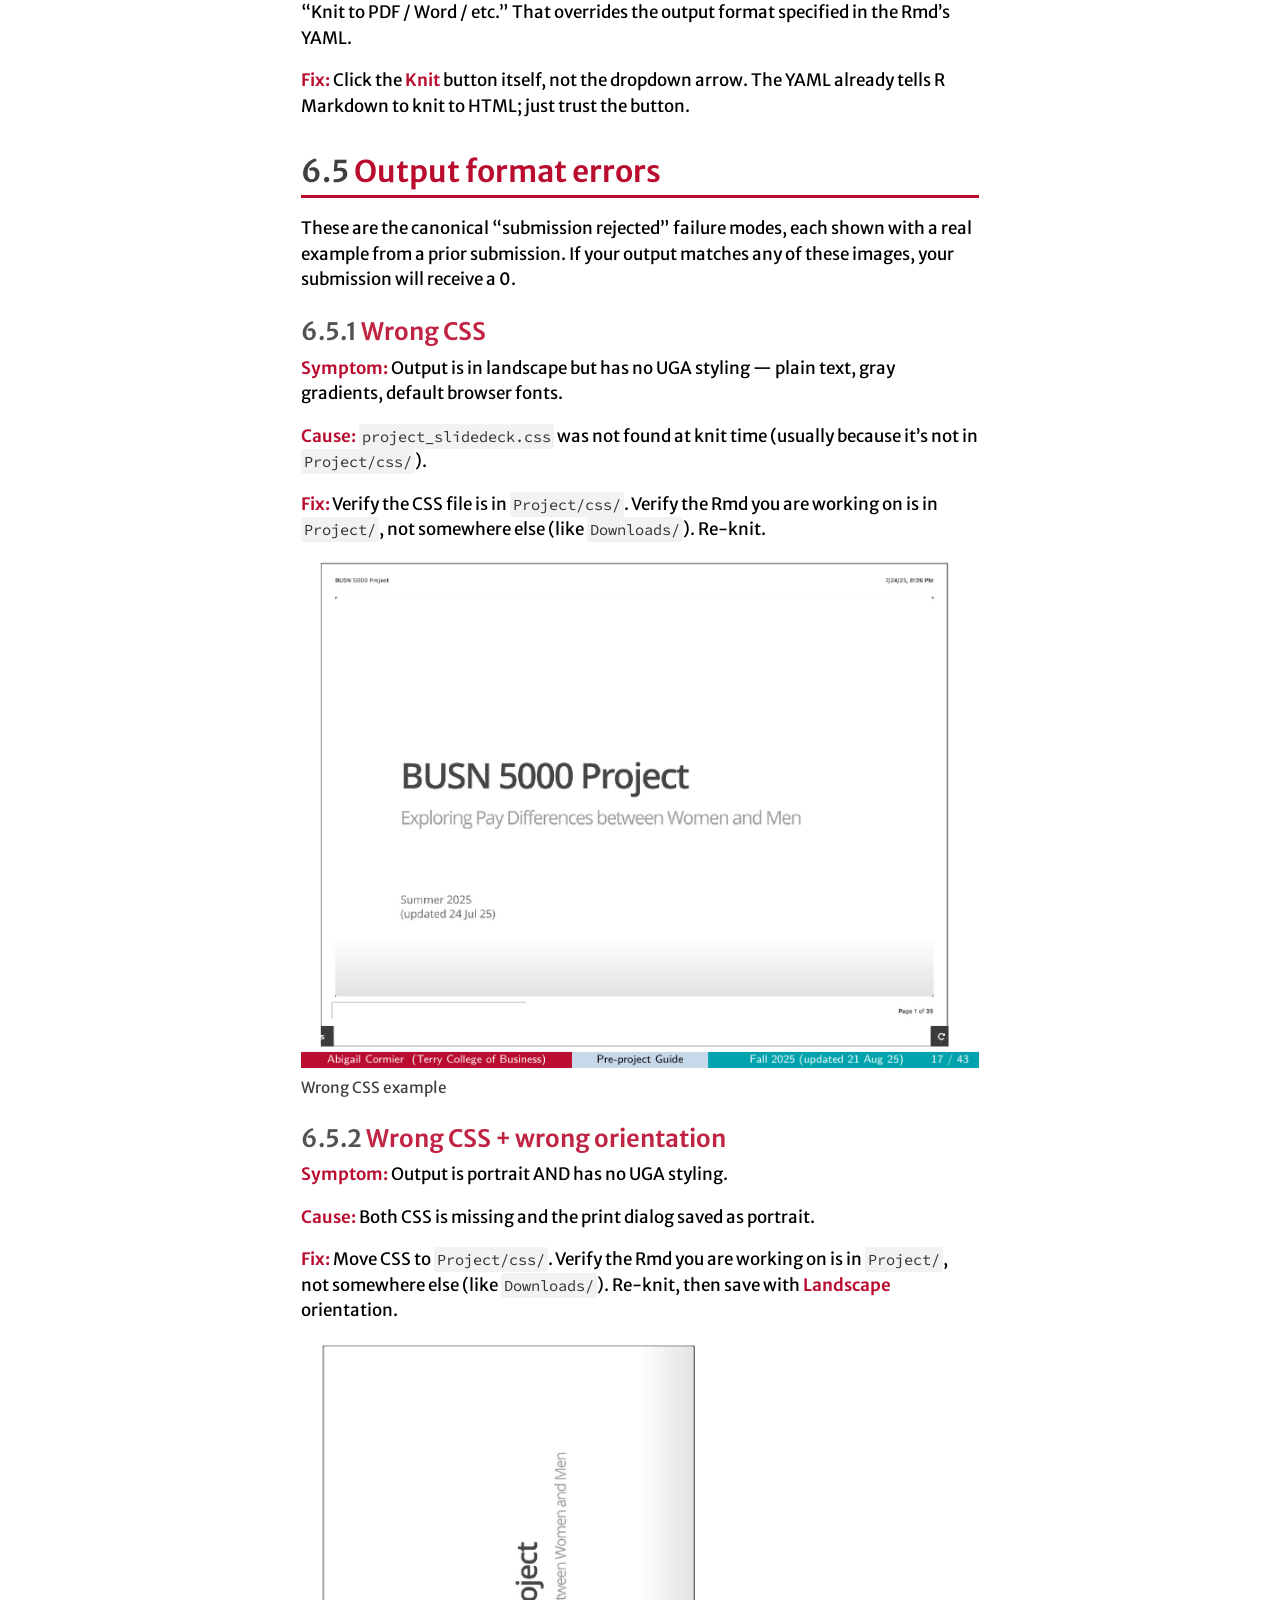
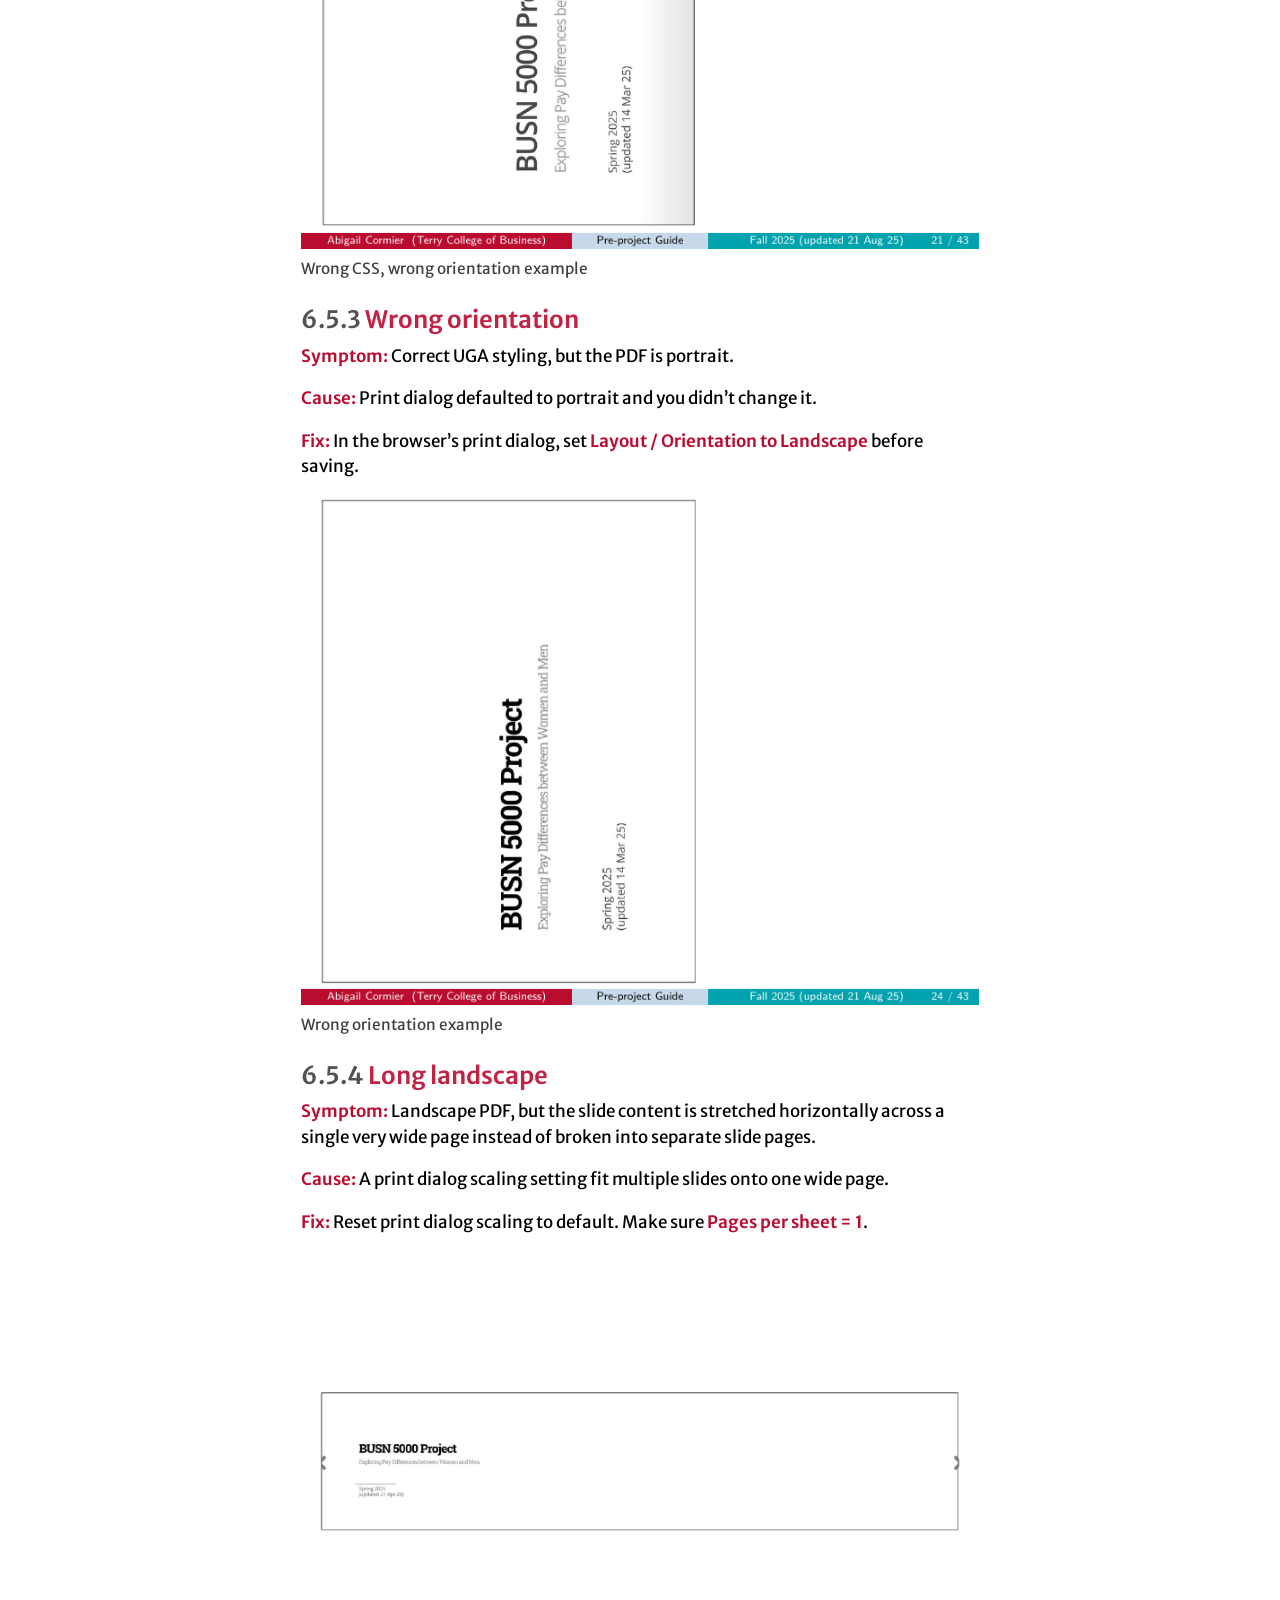
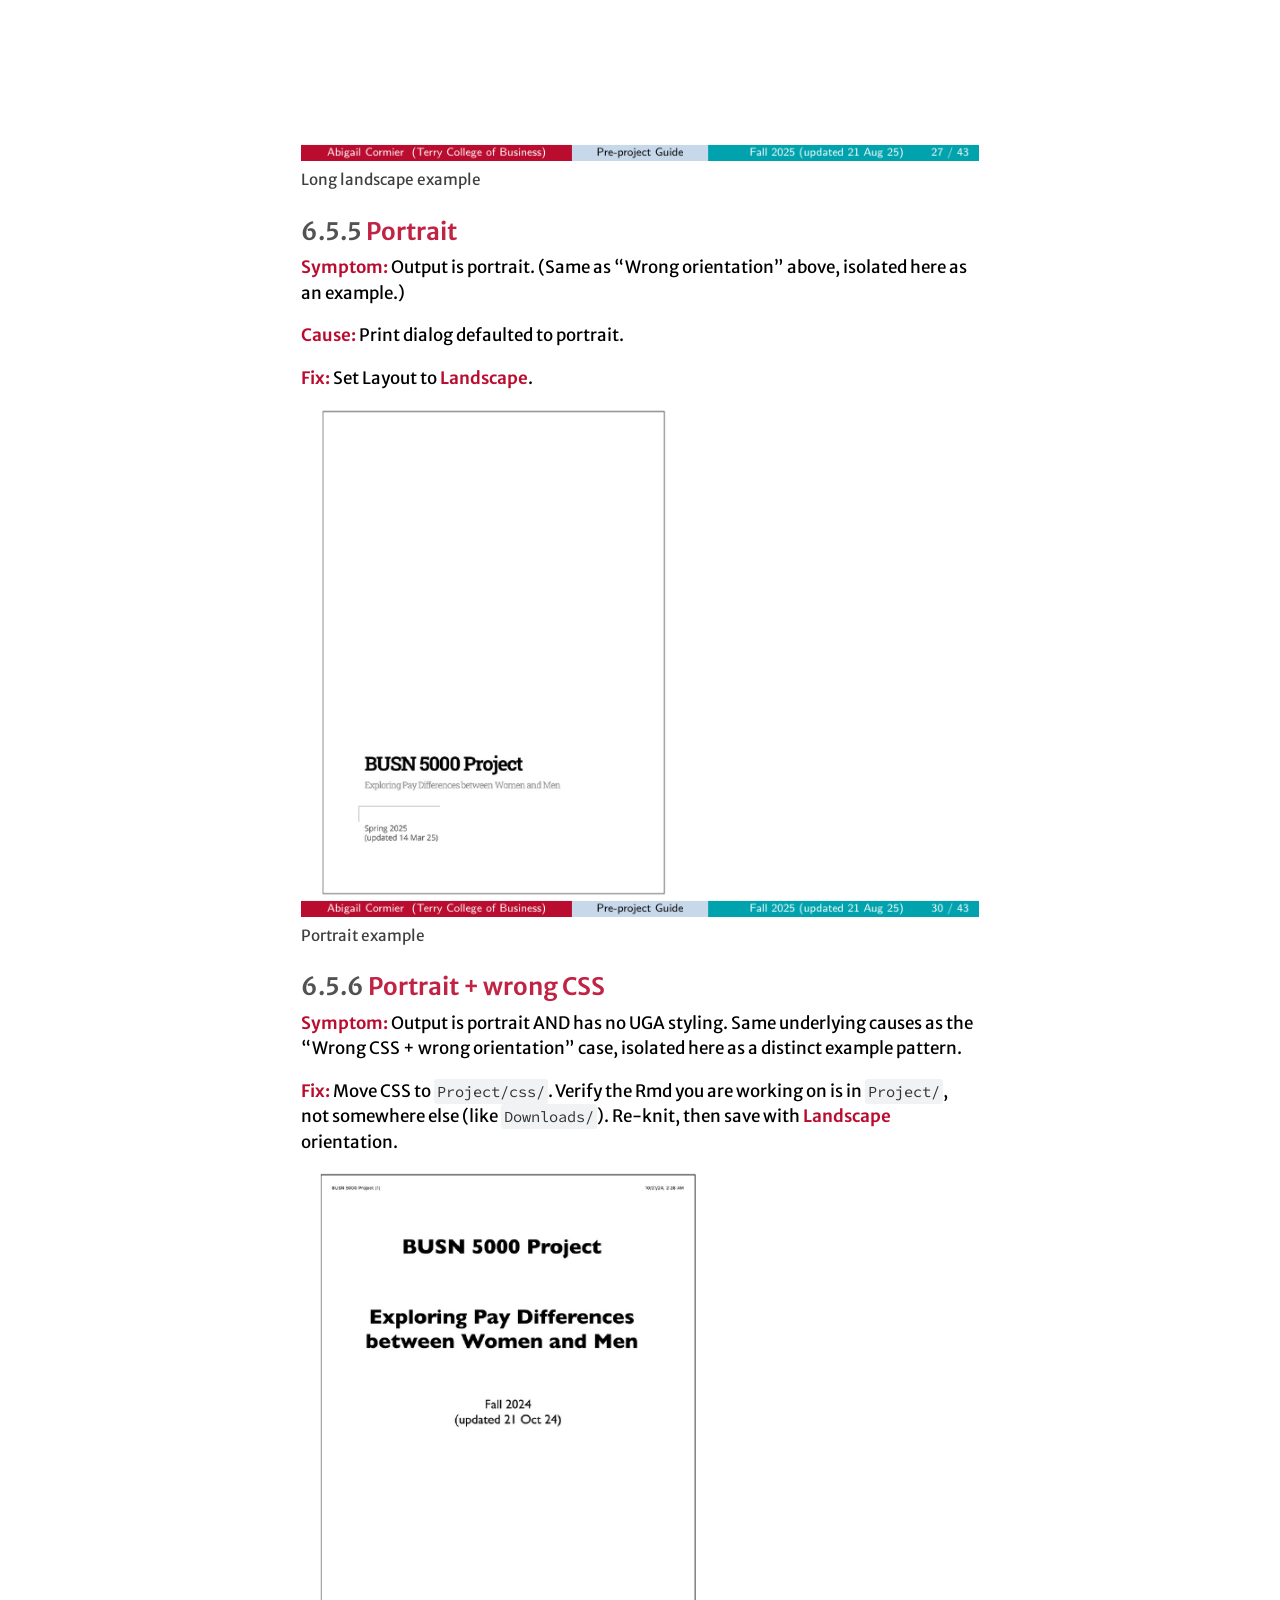
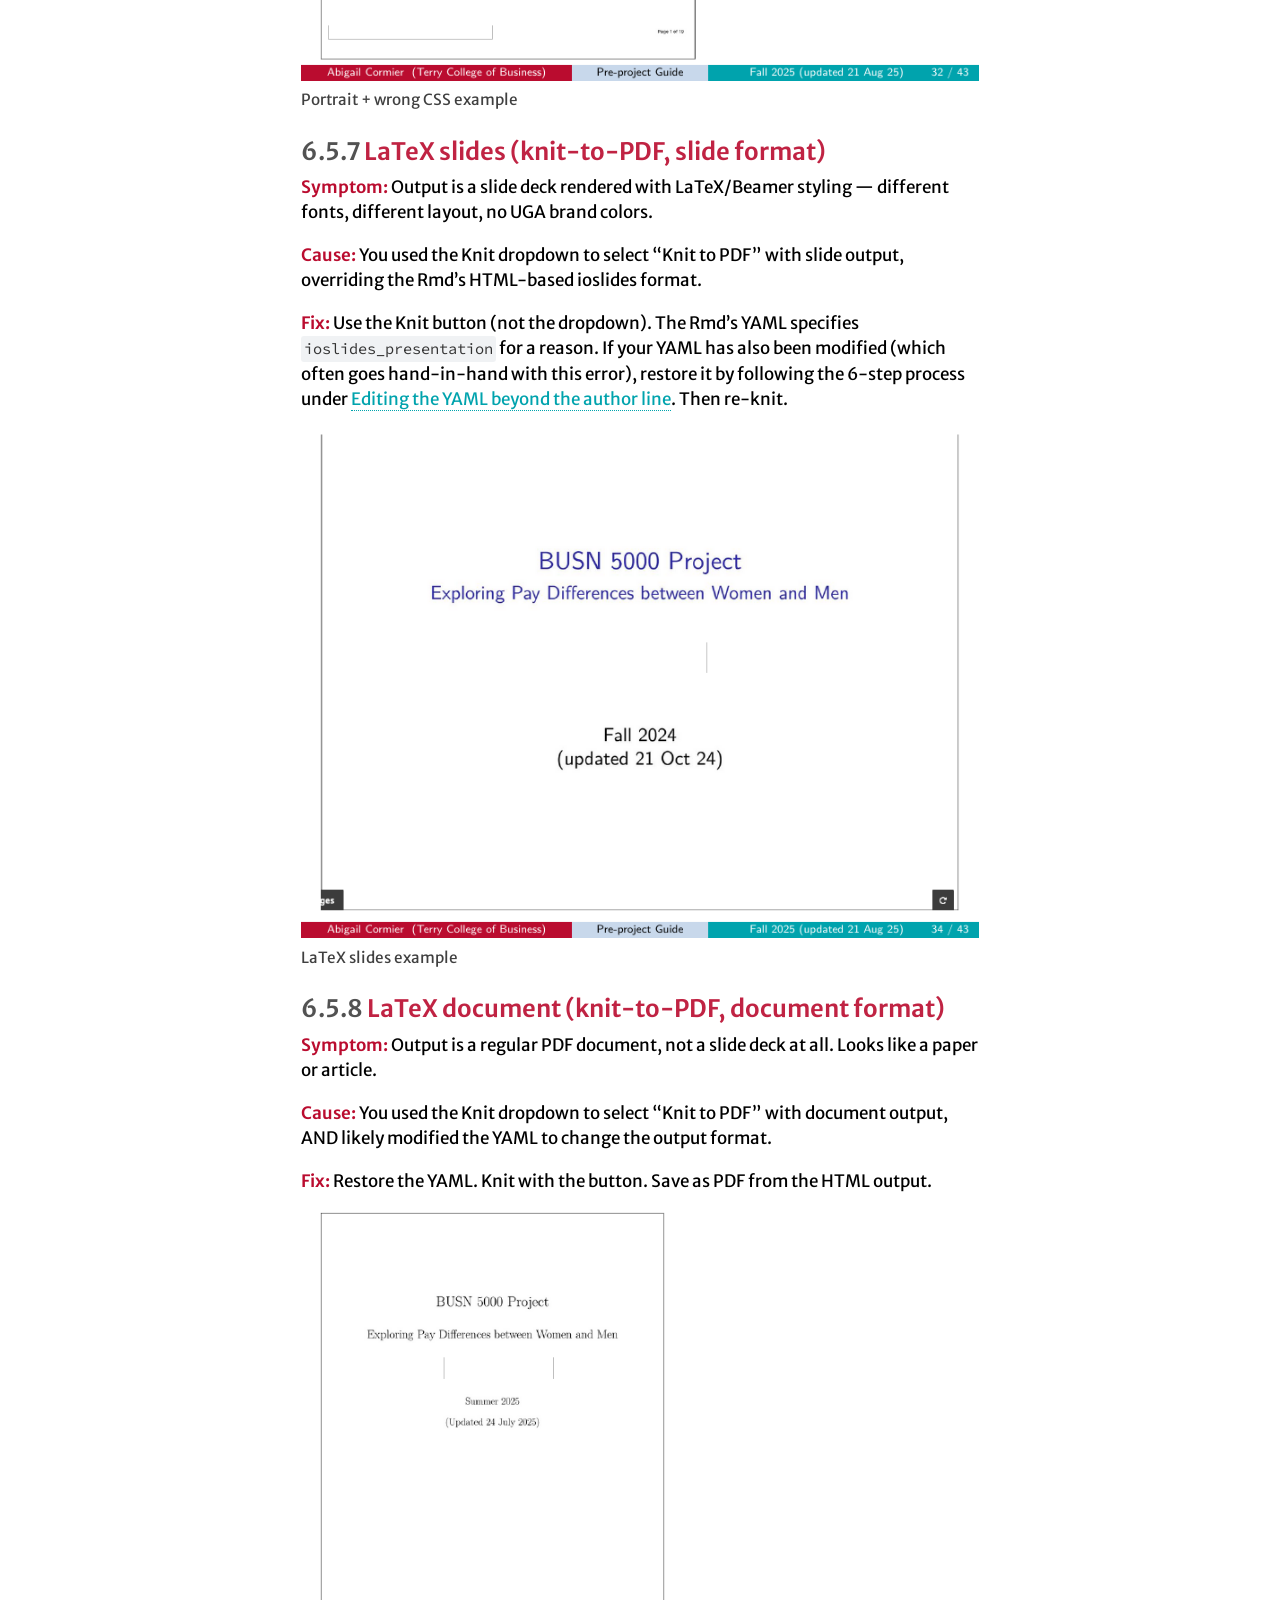
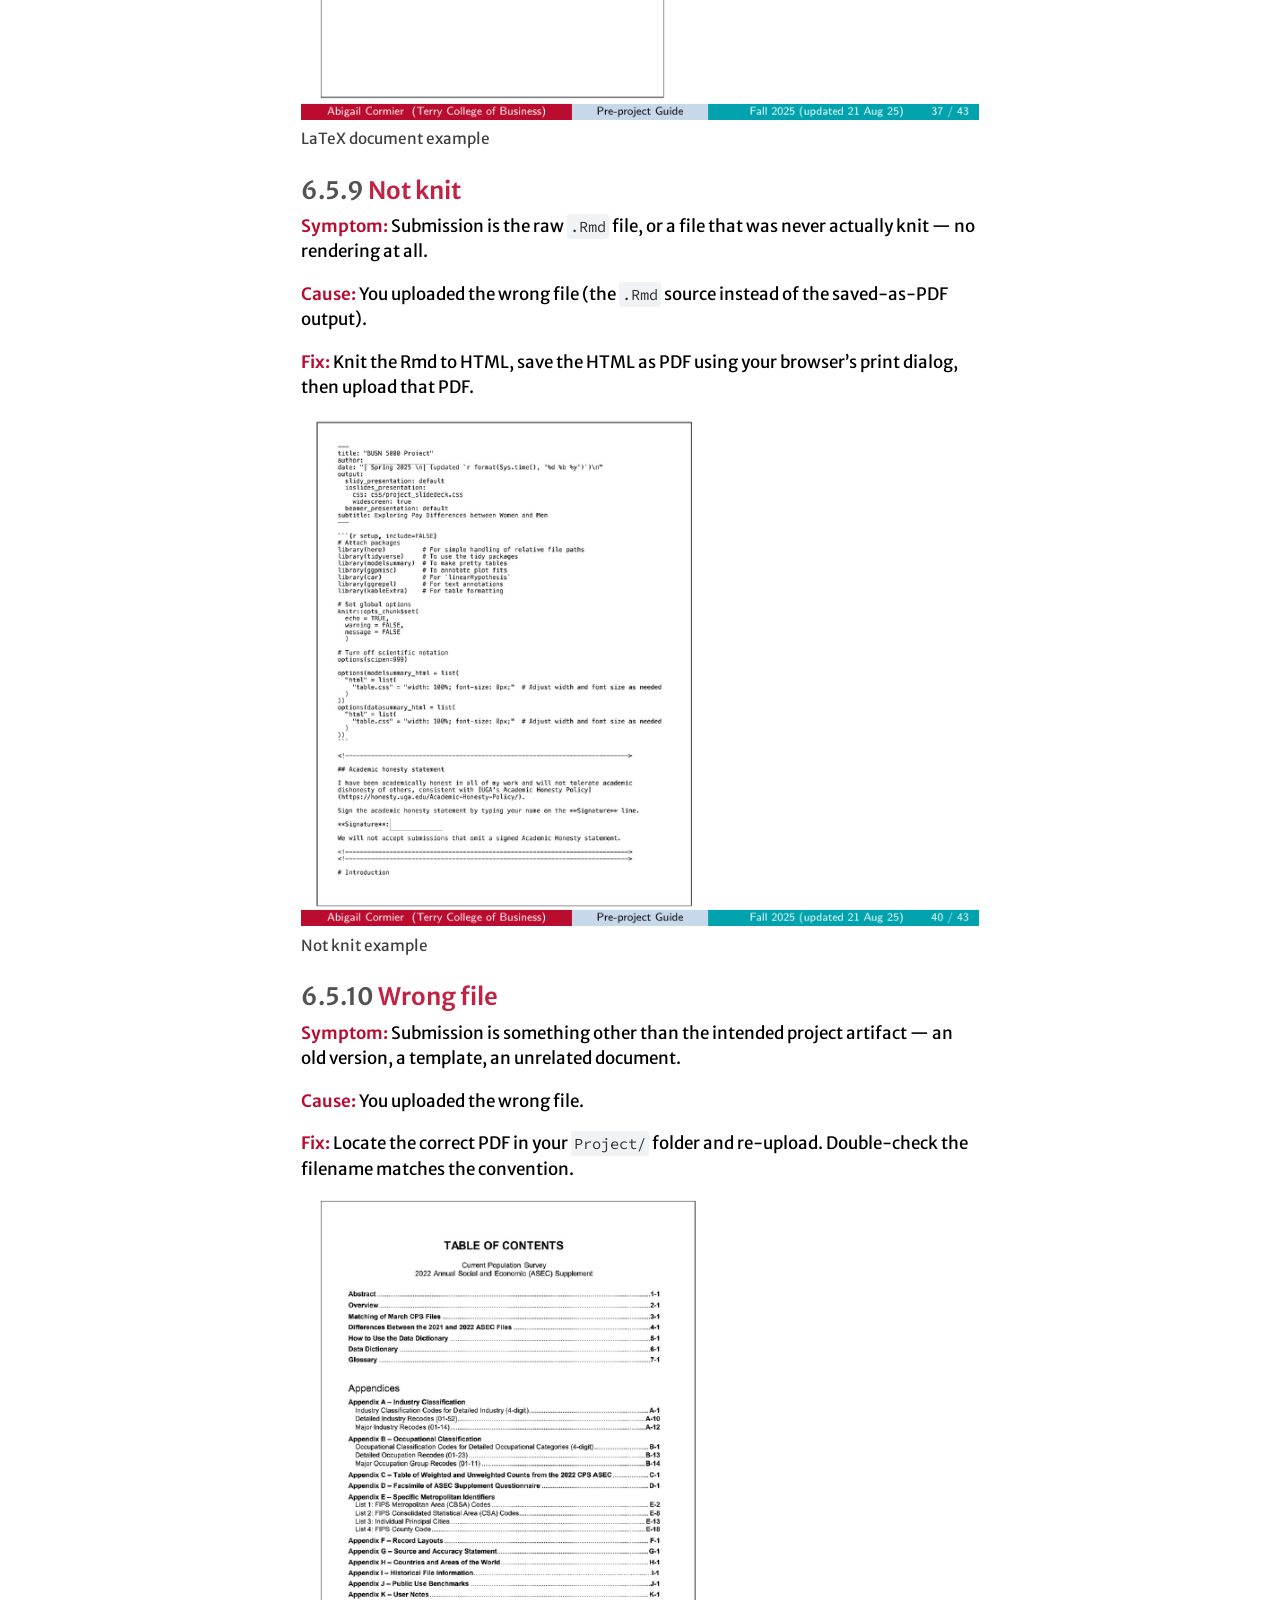
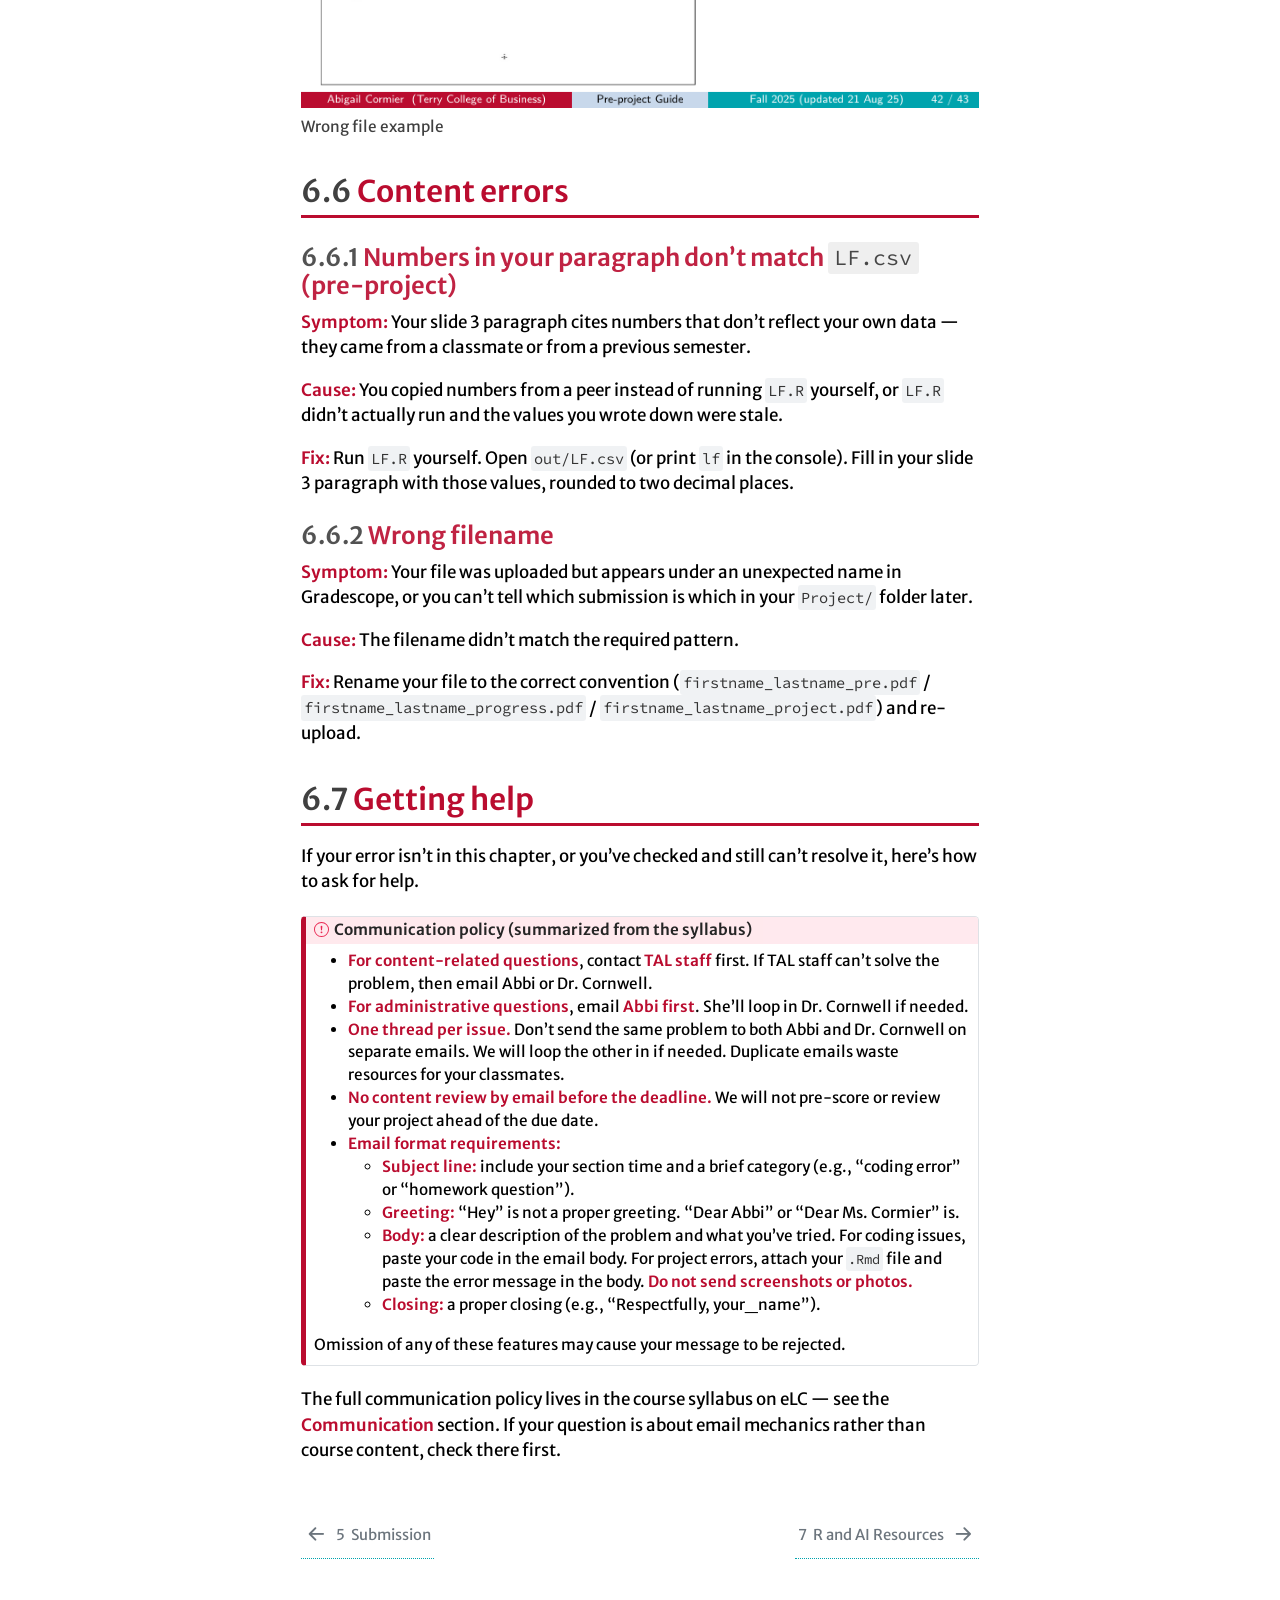
==== commit 14cc604c: "Built site for gh-pages" ====
--- a/common-errors.html
+++ b/common-errors.html
@@ -44,7 +44,7 @@
 <link href="site_libs/quarto-html/quarto-syntax-highlighting-4b0de3ab151bb2e1b2374a1825185156.css" rel="stylesheet" id="quarto-text-highlighting-styles">
 <script src="site_libs/bootstrap/bootstrap.min.js"></script>
 <link href="site_libs/bootstrap/bootstrap-icons.css" rel="stylesheet">
-<link href="site_libs/bootstrap/bootstrap-449d68f98541562bb7ccbf03d255c1a3.min.css" rel="stylesheet" append-hash="true" id="quarto-bootstrap" data-mode="light">
+<link href="site_libs/bootstrap/bootstrap-0c0d7b6d7b86c65755e5c1f9d18473aa.min.css" rel="stylesheet" append-hash="true" id="quarto-bootstrap" data-mode="light">
 <script id="quarto-search-options" type="application/json">{
   "location": "sidebar",
   "copy-button": false,
@@ -473,7 +473,7 @@
 <li><strong>For content-related questions</strong>, contact <strong>TAL staff</strong> first. If TAL staff can’t solve the problem, then email Abbi or Dr.&nbsp;Cornwell.</li>
 <li><strong>For administrative questions</strong>, email <strong>Abbi first</strong>. She’ll loop in Dr.&nbsp;Cornwell if needed.</li>
 <li><strong>One thread per issue.</strong> Don’t send the same problem to both Abbi and Dr.&nbsp;Cornwell on separate emails. We will loop the other in if needed. Duplicate emails waste resources for your classmates.</li>
-<li><strong>No content review by email before the deadline.</strong> We will not pre-grade or review your project ahead of the due date.</li>
+<li><strong>No content review by email before the deadline.</strong> We will not pre-score or review your project ahead of the due date.</li>
 <li><strong>Email format requirements:</strong>
 <ul>
 <li><strong>Subject line:</strong> include your section time and a brief category (e.g., “coding error” or “homework question”).</li>
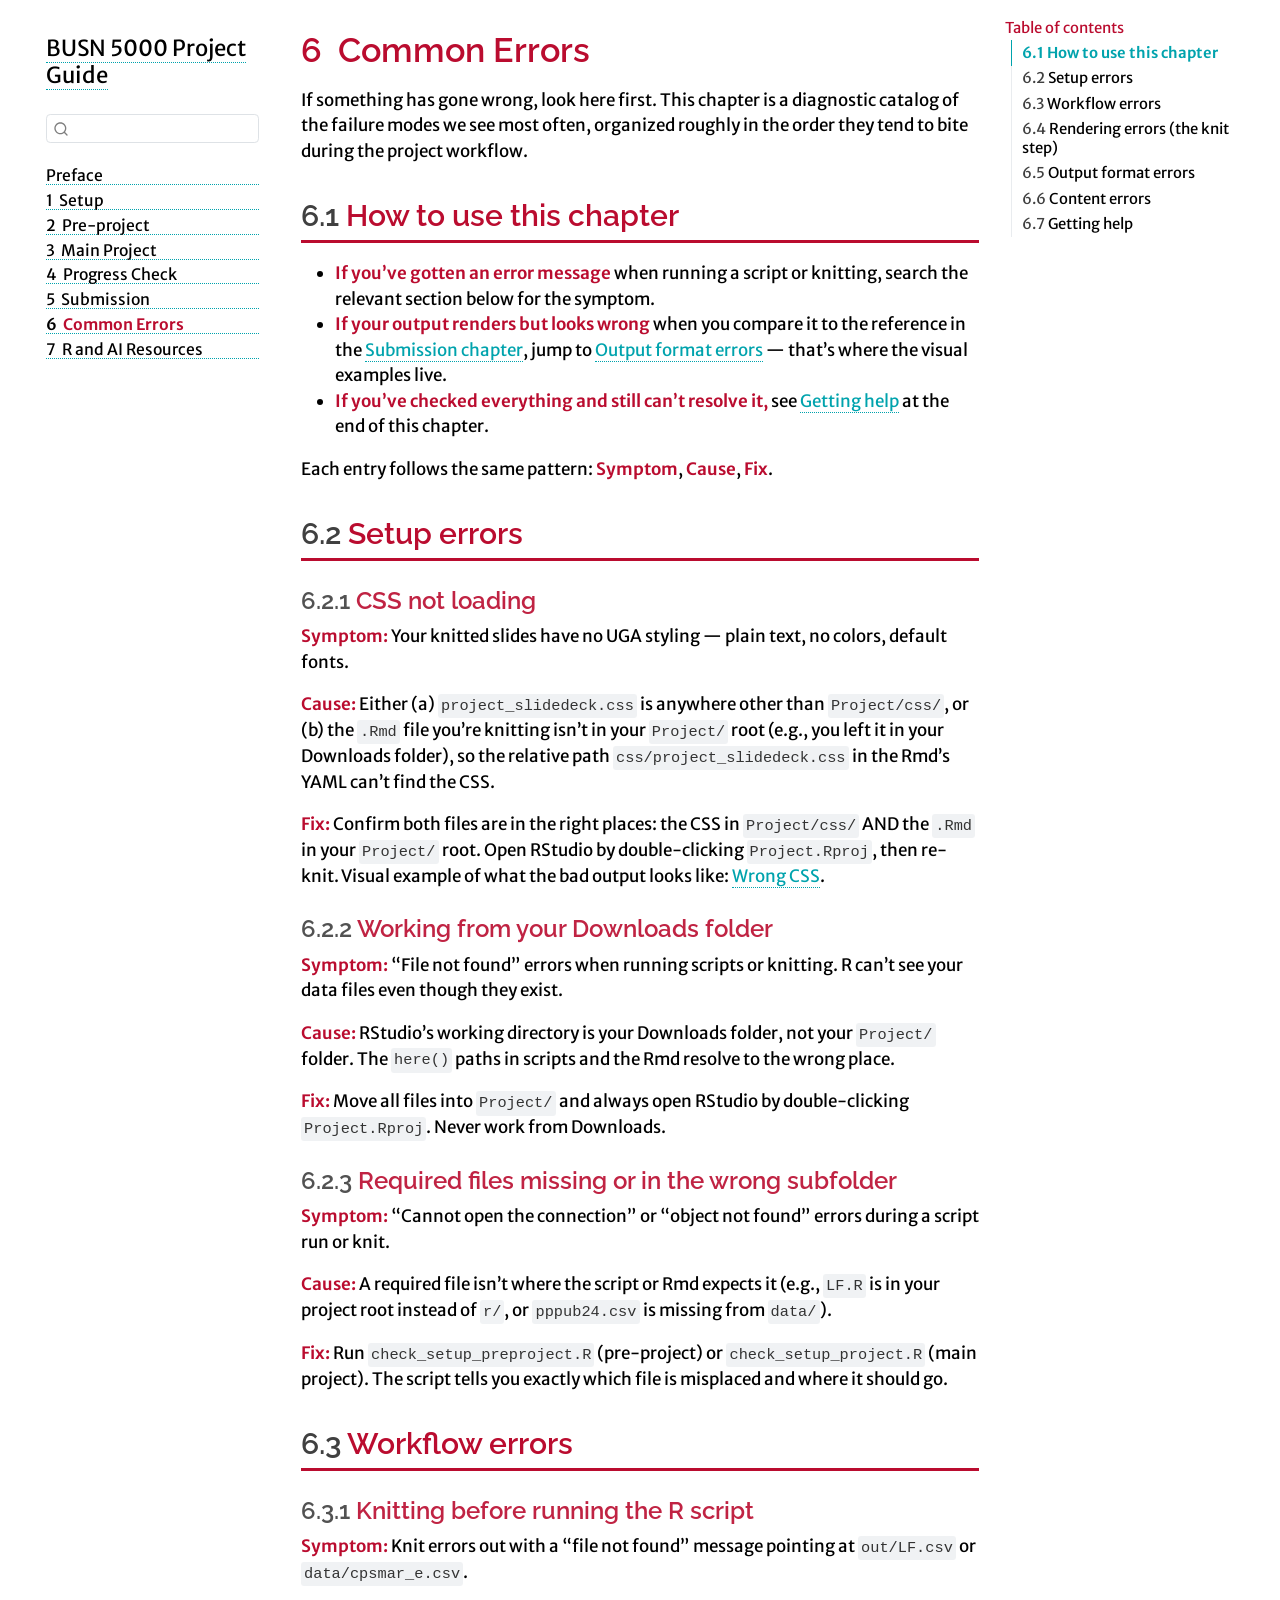
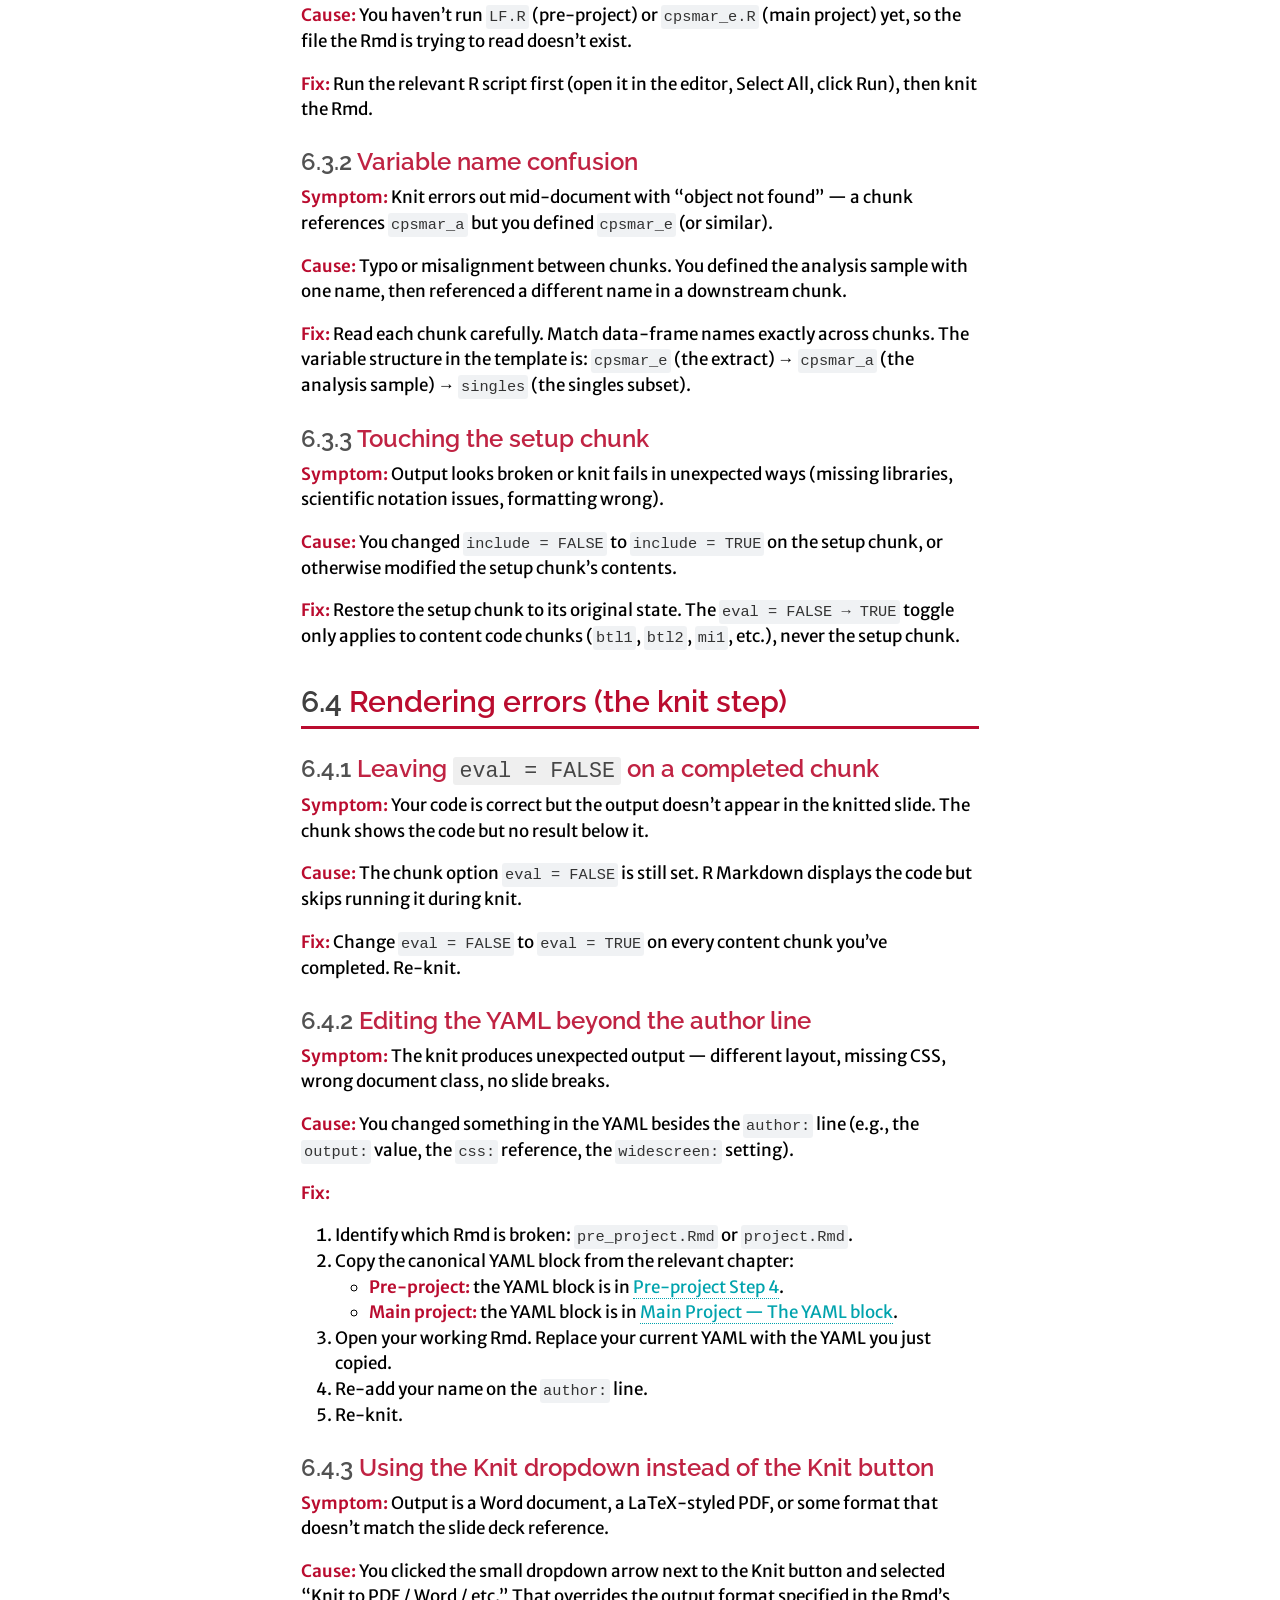
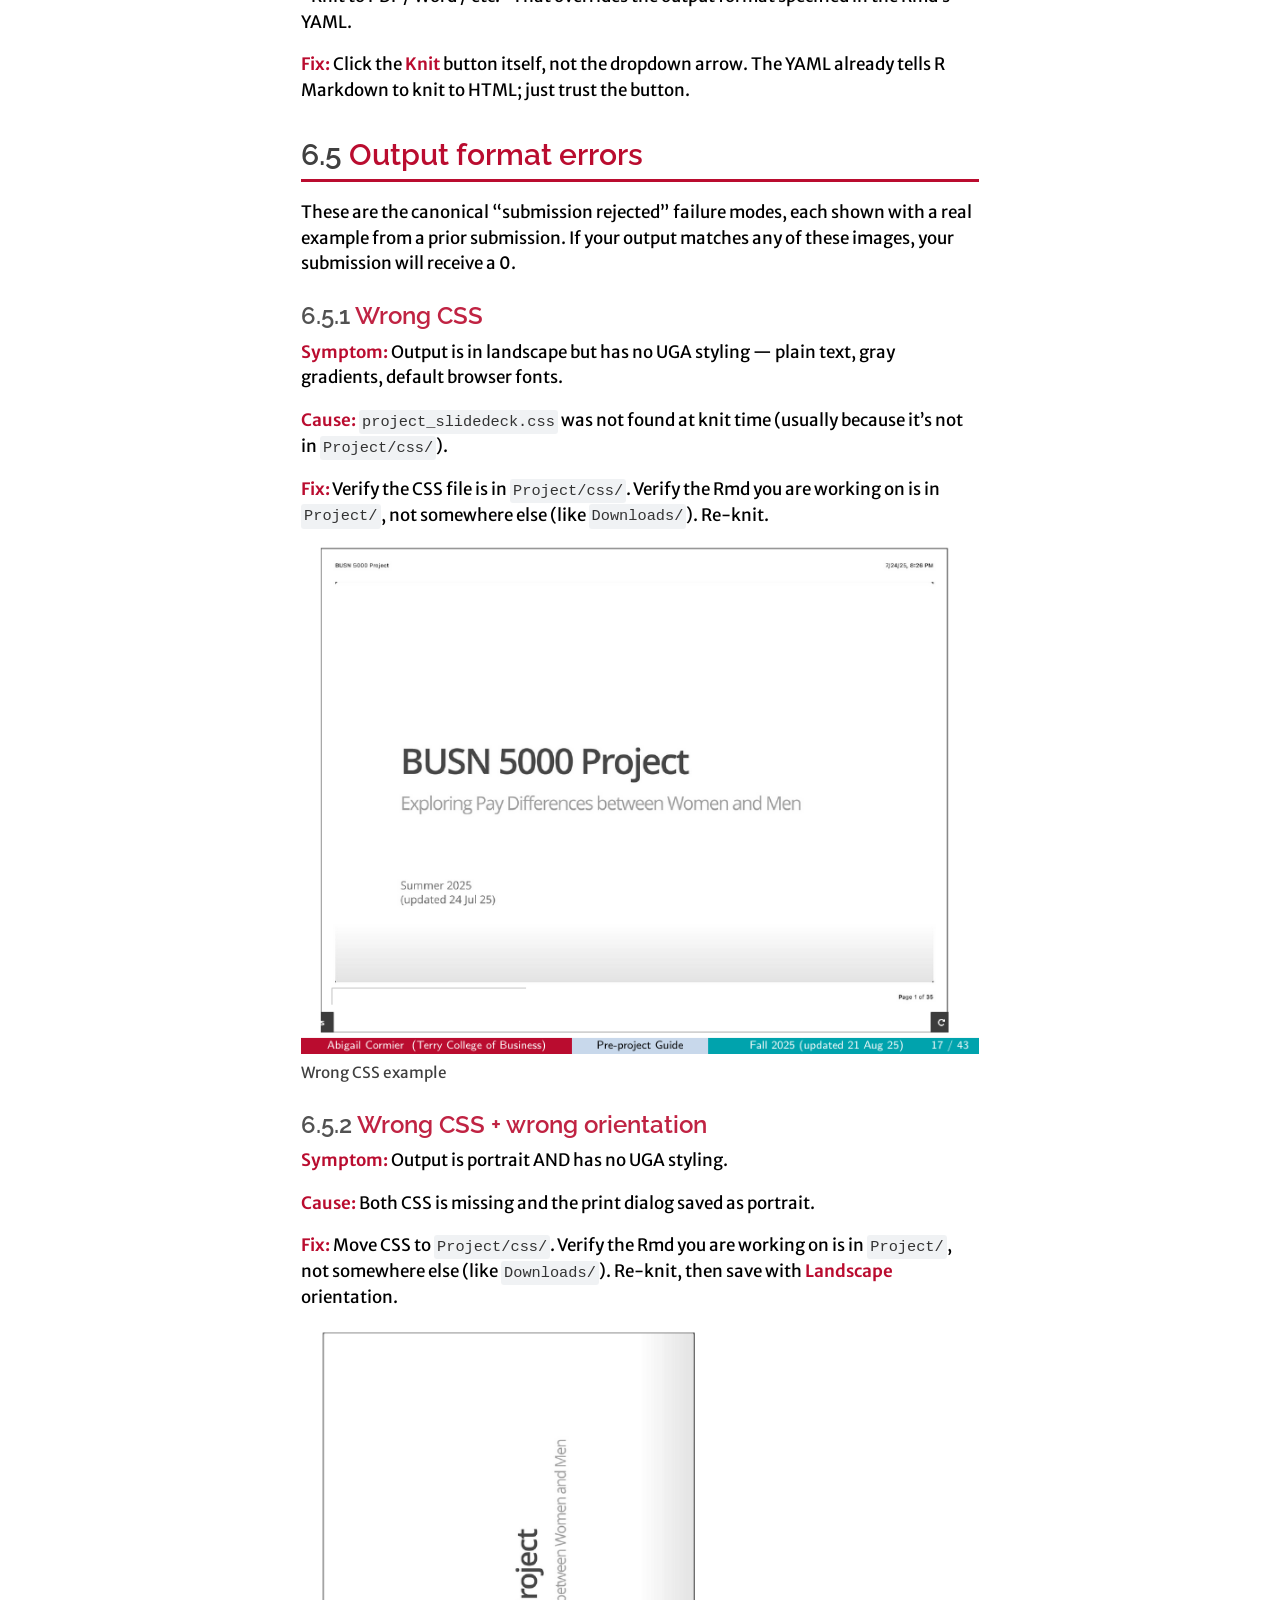
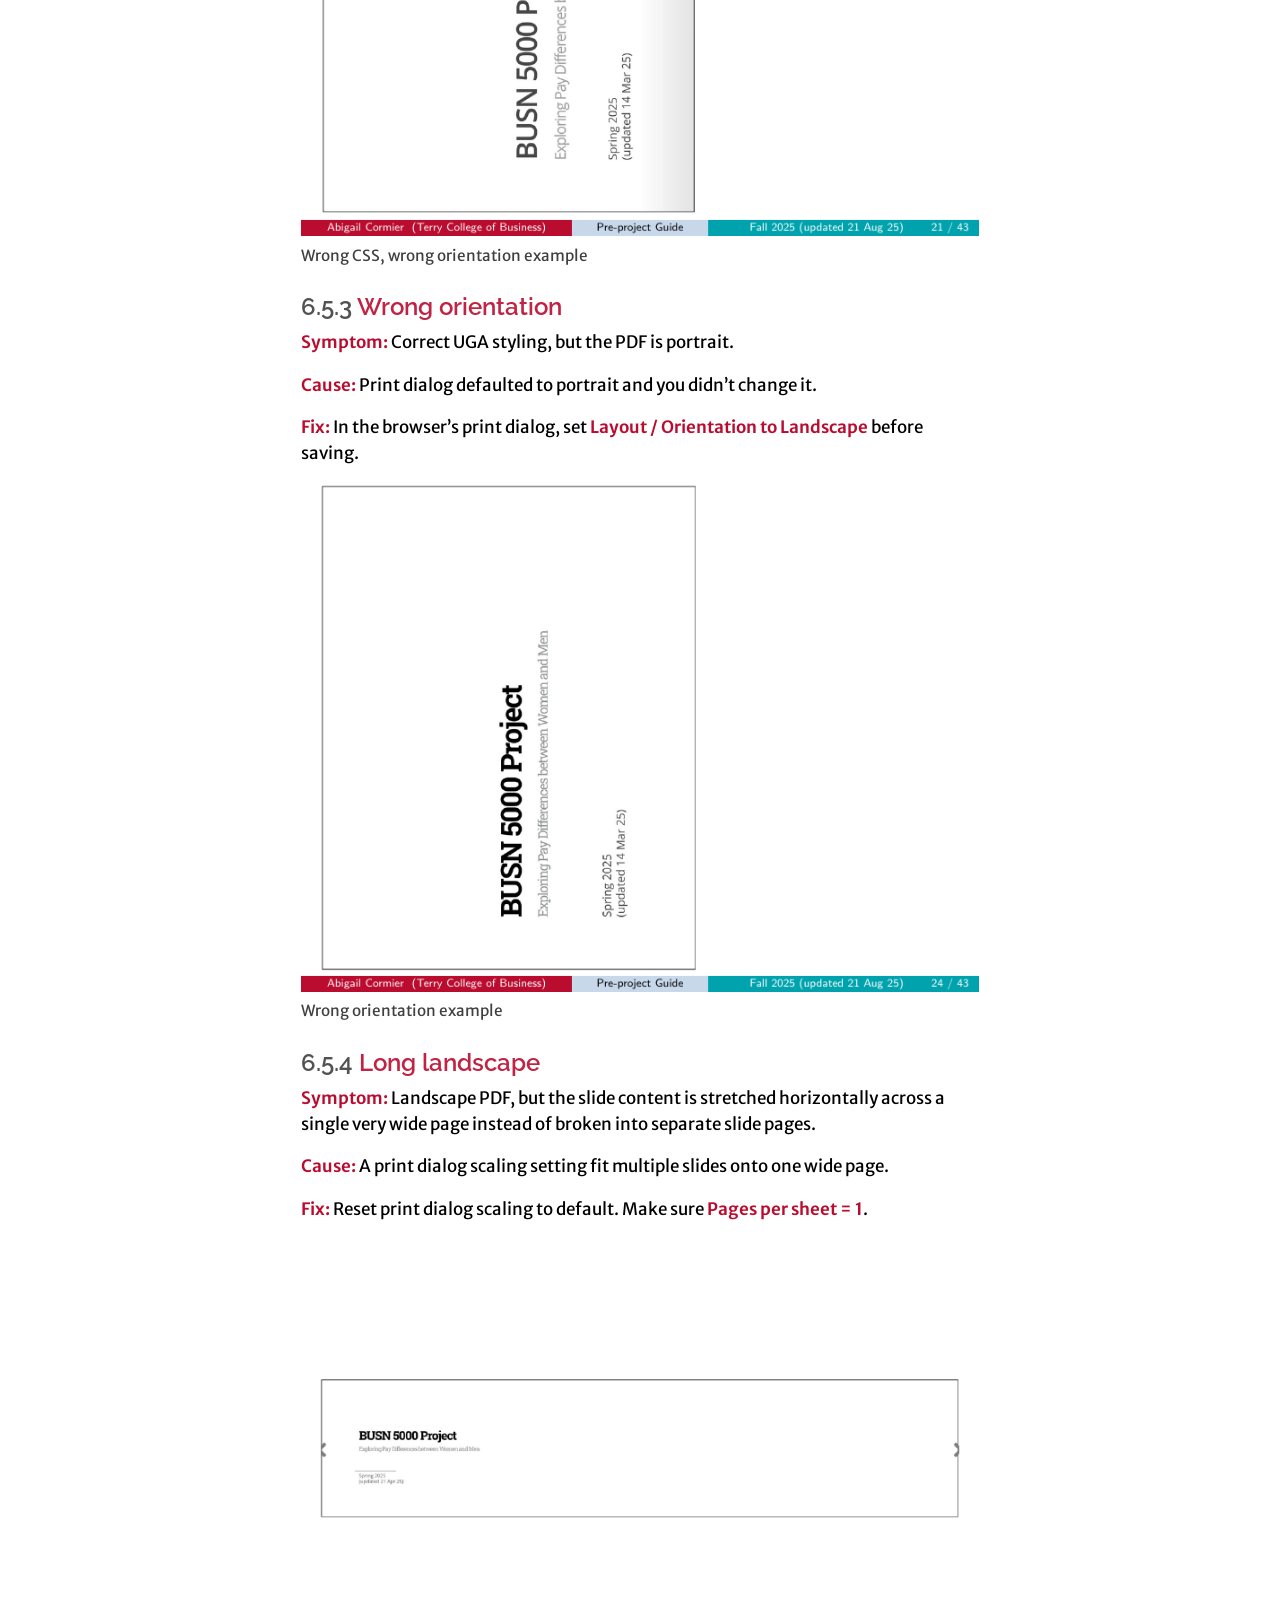
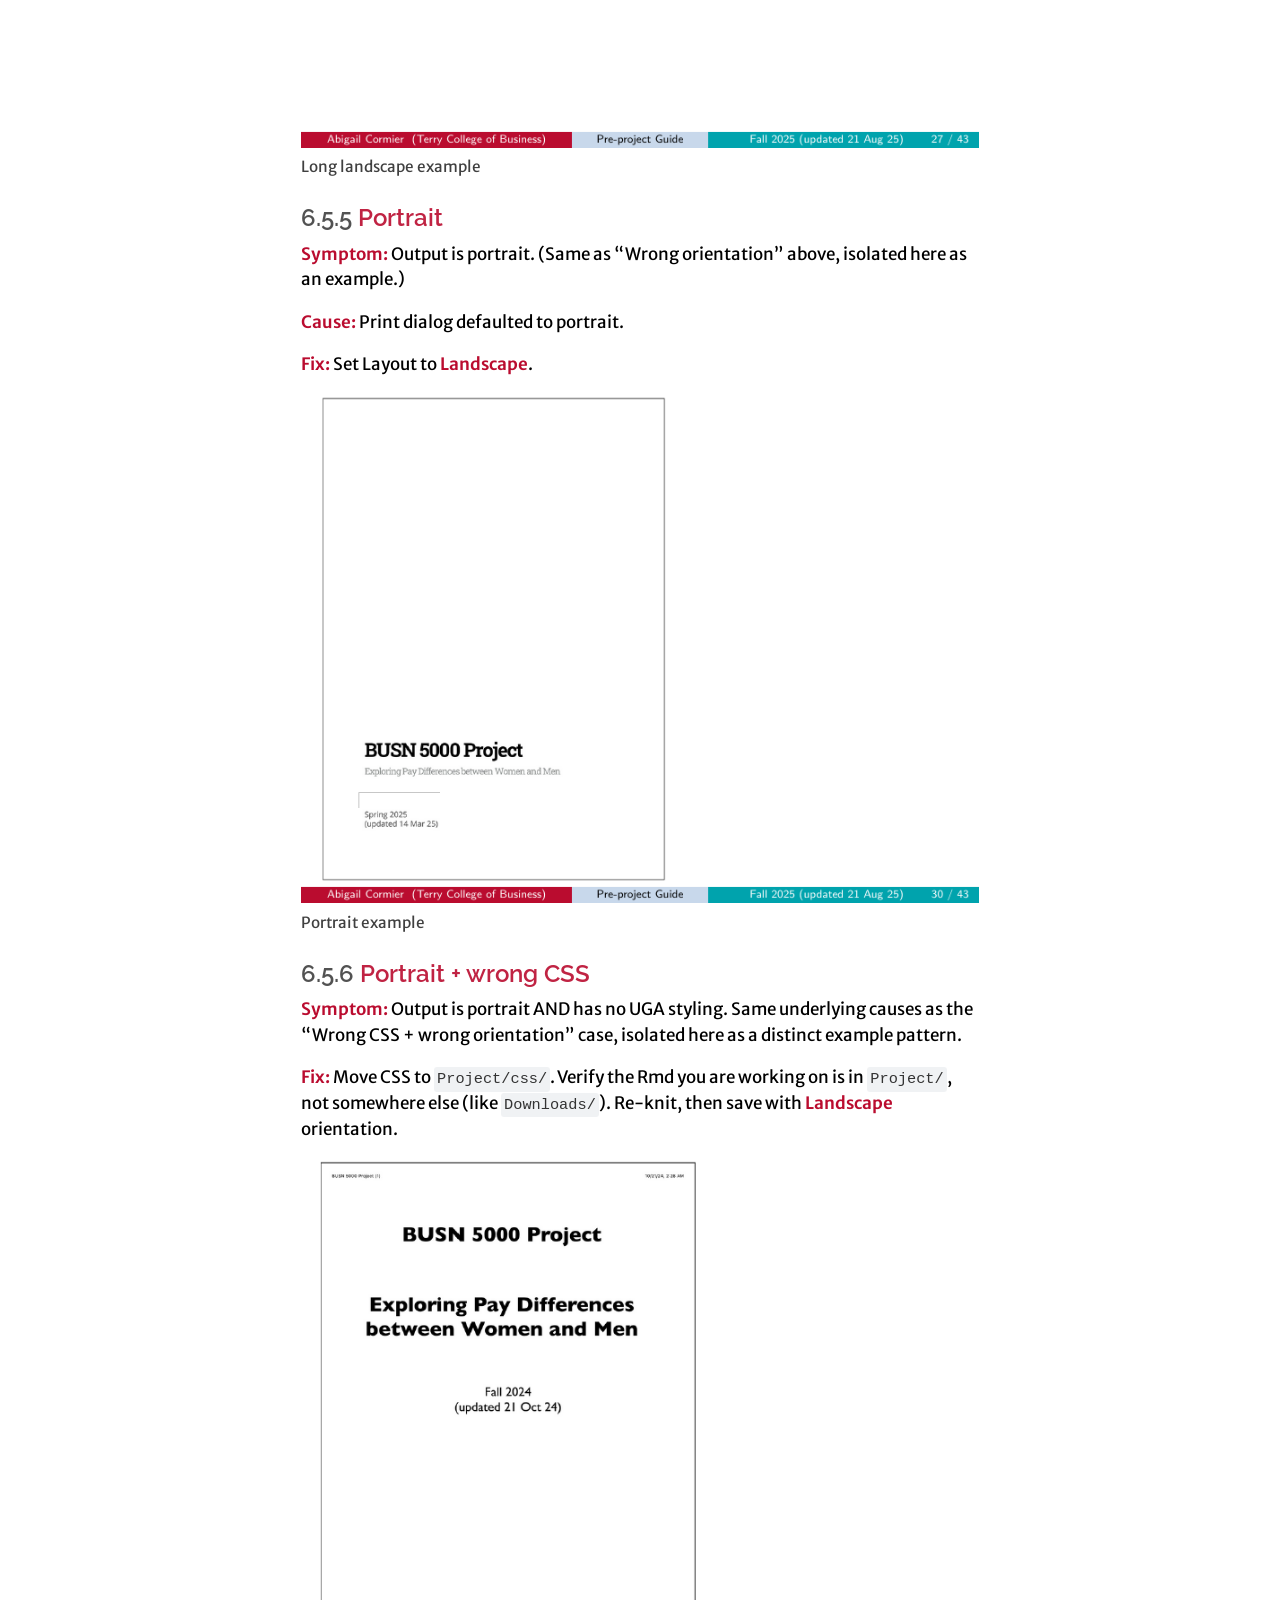
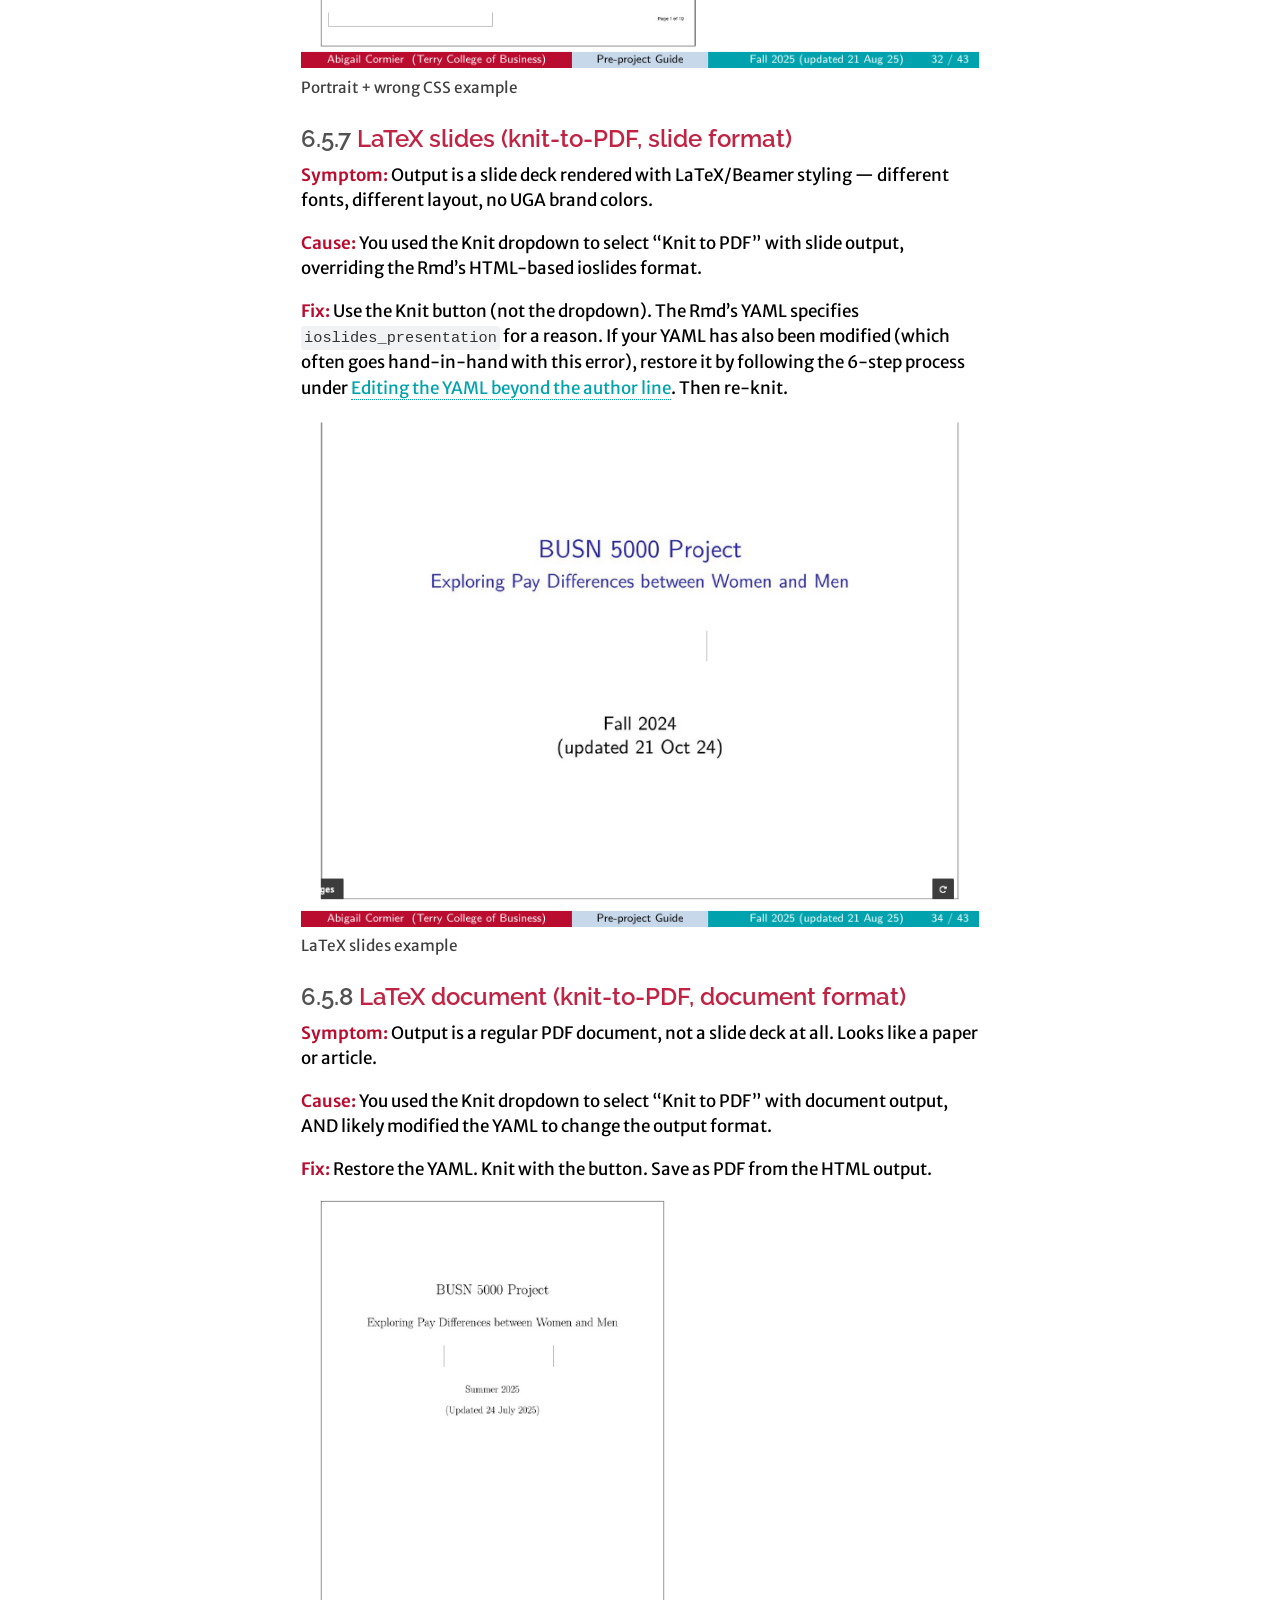
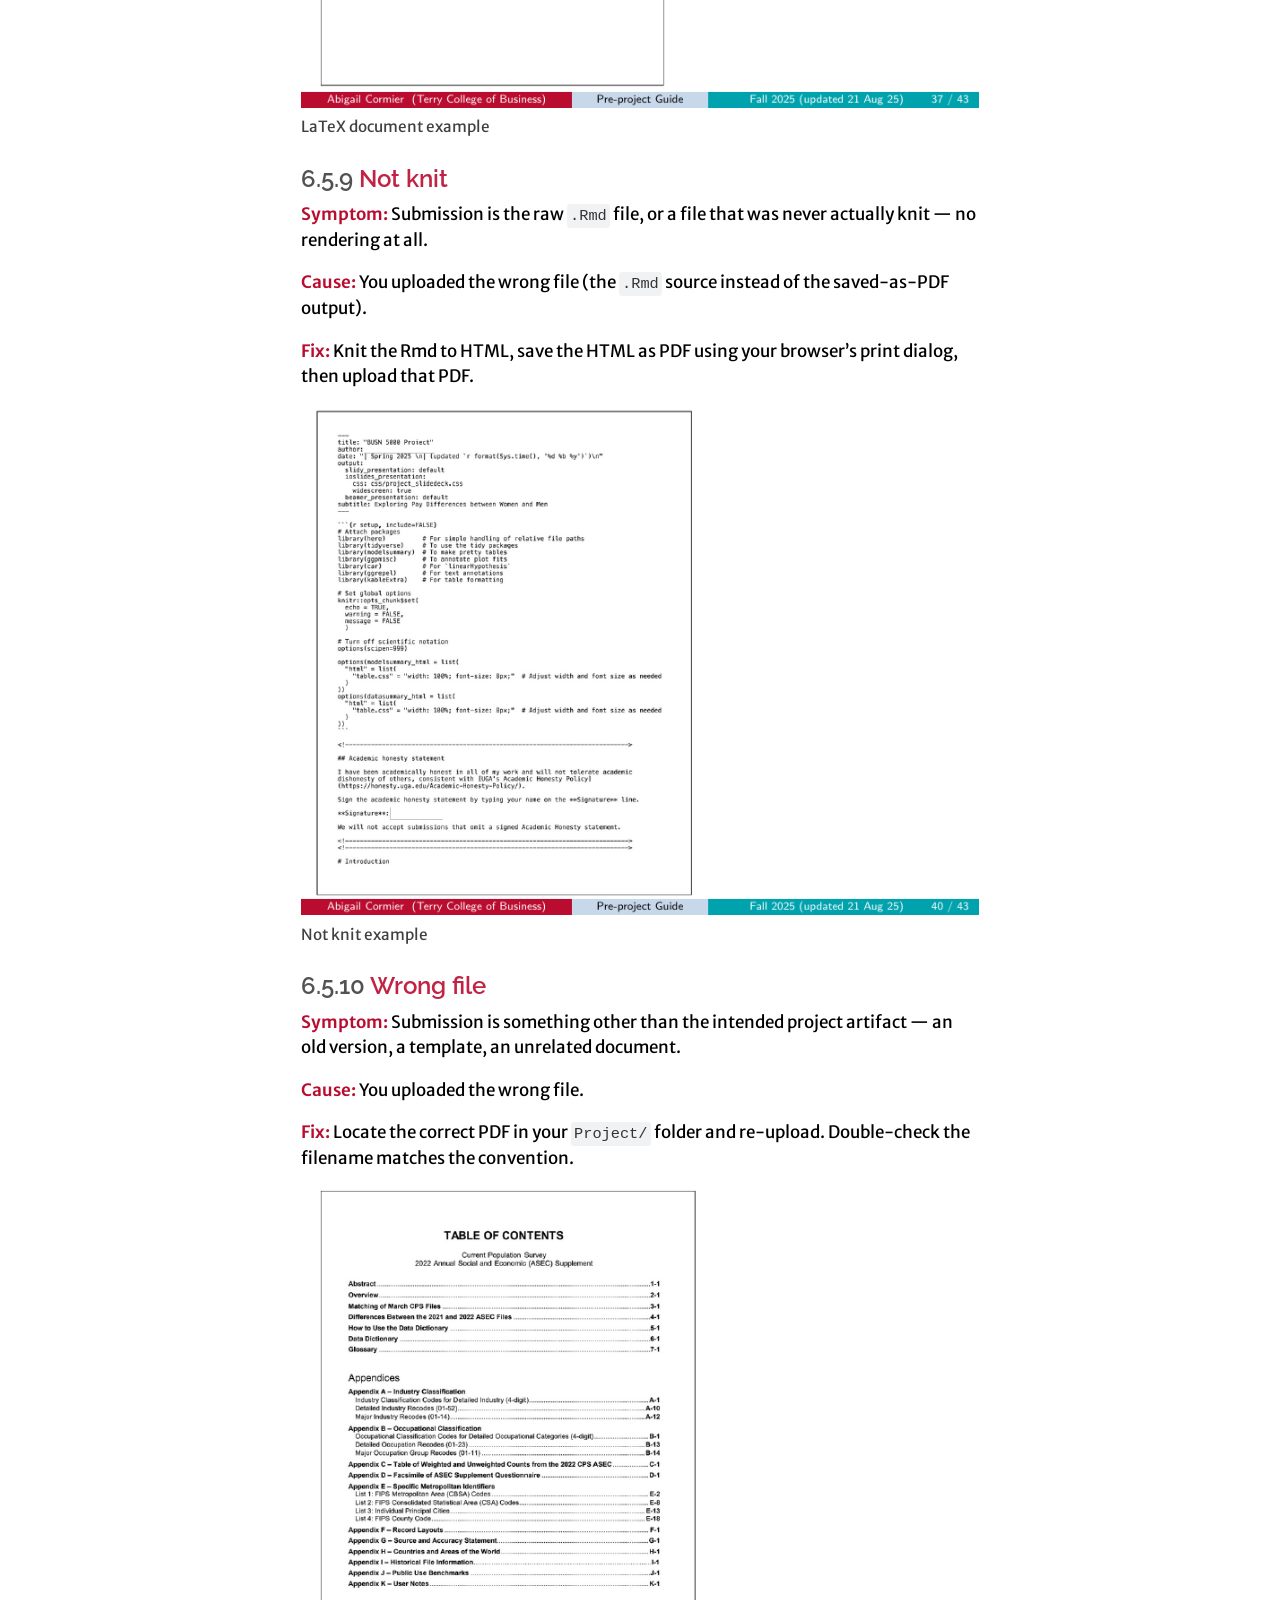
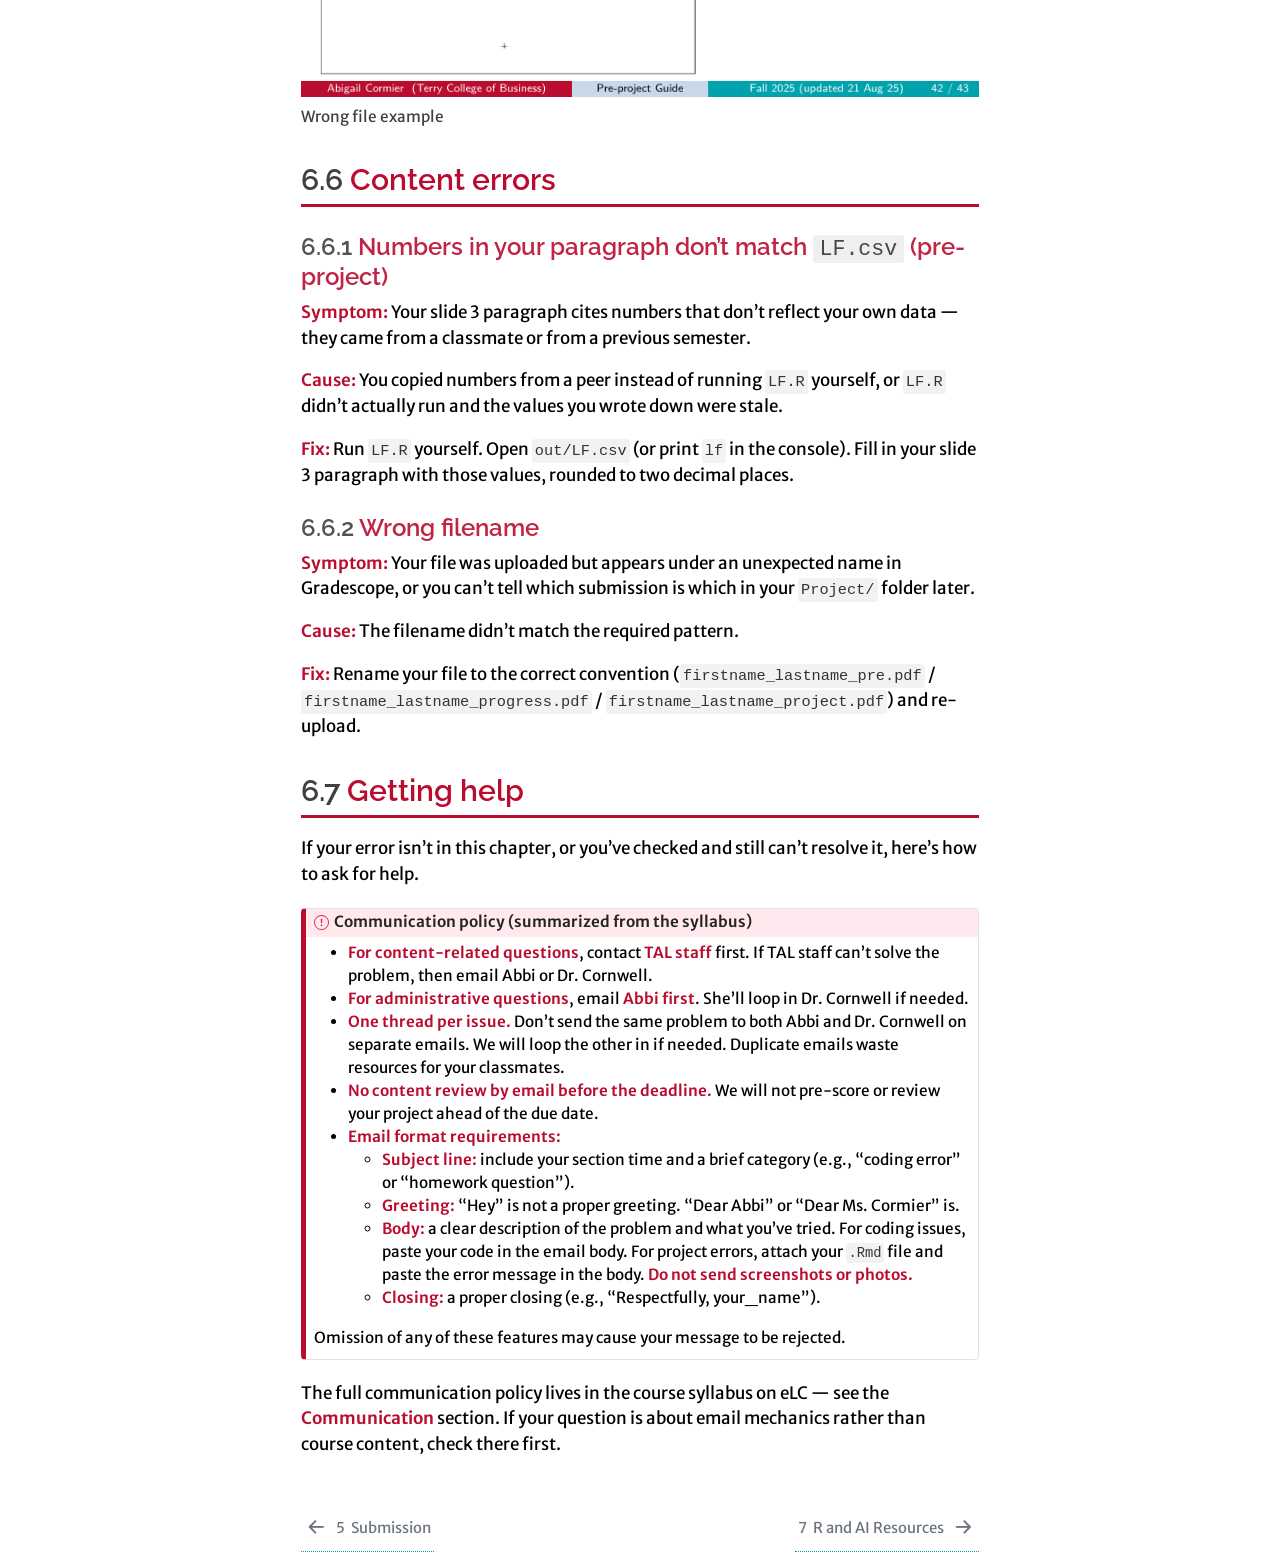
==== commit 6bf8b756: "Built site for gh-pages" ====
--- a/common-errors.html
+++ b/common-errors.html
@@ -41,10 +41,10 @@
 <script src="site_libs/quarto-html/tippy.umd.min.js"></script>
 <script src="site_libs/quarto-html/anchor.min.js"></script>
 <link href="site_libs/quarto-html/tippy.css" rel="stylesheet">
-<link href="site_libs/quarto-html/quarto-syntax-highlighting-4b0de3ab151bb2e1b2374a1825185156.css" rel="stylesheet" id="quarto-text-highlighting-styles">
+<link href="site_libs/quarto-html/quarto-syntax-highlighting-5ca3f65973bce3c273460425bf7f931a.css" rel="stylesheet" id="quarto-text-highlighting-styles">
 <script src="site_libs/bootstrap/bootstrap.min.js"></script>
 <link href="site_libs/bootstrap/bootstrap-icons.css" rel="stylesheet">
-<link href="site_libs/bootstrap/bootstrap-0c0d7b6d7b86c65755e5c1f9d18473aa.min.css" rel="stylesheet" append-hash="true" id="quarto-bootstrap" data-mode="light">
+<link href="site_libs/bootstrap/bootstrap-a09ed52dd85f6393d15204cbe7ead2fc.min.css" rel="stylesheet" append-hash="true" id="quarto-bootstrap" data-mode="light">
 <script id="quarto-search-options" type="application/json">{
   "location": "sidebar",
   "copy-button": false,
@@ -101,9 +101,6 @@
     <div class="pt-lg-2 mt-2 text-left sidebar-header">
     <div class="sidebar-title mb-0 py-0">
       <a href="./">BUSN 5000 Project Guide</a> 
-        <div class="sidebar-tools-main">
-    <a href="https://github.com/abbicormier/BUSN5000-project" title="Source Code" class="quarto-navigation-tool px-1" aria-label="Source Code"><i class="bi bi-github"></i></a>
-</div>
     </div>
       </div>
         <div class="mt-2 flex-shrink-0 align-items-center">
@@ -210,7 +207,7 @@
   </ul></li>
   <li><a href="#getting-help" id="toc-getting-help" class="nav-link" data-scroll-target="#getting-help"><span class="header-section-number">6.7</span> Getting help</a></li>
   </ul>
-<div class="toc-actions"><ul><li><a href="https://github.com/abbicormier/BUSN5000-project/edit/main/common-errors.qmd" class="toc-action"><i class="bi bi-github"></i>Edit this page</a></li><li><a href="https://github.com/abbicormier/BUSN5000-project/issues/new" class="toc-action"><i class="bi empty"></i>Report an issue</a></li></ul></div></nav>
+</nav>
     </div>
 <!-- main -->
 <main class="content" id="quarto-document-content">
@@ -908,4 +905,4 @@
 
 
 
-<footer class="footer"><div class="nav-footer"><div class="nav-footer-center"><div class="toc-actions d-sm-block d-md-none"><ul><li><a href="https://github.com/abbicormier/BUSN5000-project/edit/main/common-errors.qmd" class="toc-action"><i class="bi bi-github"></i>Edit this page</a></li><li><a href="https://github.com/abbicormier/BUSN5000-project/issues/new" class="toc-action"><i class="bi empty"></i>Report an issue</a></li></ul></div></div></div></footer></body></html>+</body></html>
--- a/site_libs/quarto-html/quarto-syntax-highlighting-5ca3f65973bce3c273460425bf7f931a.css
+++ b/site_libs/quarto-html/quarto-syntax-highlighting-5ca3f65973bce3c273460425bf7f931a.css
@@ -0,0 +1,236 @@
+/* quarto syntax highlight colors */
+:root {
+  --quarto-hl-ot-color: #003B4F;
+  --quarto-hl-at-color: #657422;
+  --quarto-hl-ss-color: #20794D;
+  --quarto-hl-an-color: #5E5E5E;
+  --quarto-hl-fu-color: #4758AB;
+  --quarto-hl-st-color: #20794D;
+  --quarto-hl-cf-color: #003B4F;
+  --quarto-hl-op-color: #5E5E5E;
+  --quarto-hl-er-color: #AD0000;
+  --quarto-hl-bn-color: #AD0000;
+  --quarto-hl-al-color: #AD0000;
+  --quarto-hl-va-color: #111111;
+  --quarto-hl-bu-color: inherit;
+  --quarto-hl-ex-color: inherit;
+  --quarto-hl-pp-color: #AD0000;
+  --quarto-hl-in-color: #5E5E5E;
+  --quarto-hl-vs-color: #20794D;
+  --quarto-hl-wa-color: #5E5E5E;
+  --quarto-hl-do-color: #5E5E5E;
+  --quarto-hl-im-color: #00769E;
+  --quarto-hl-ch-color: #20794D;
+  --quarto-hl-dt-color: #AD0000;
+  --quarto-hl-fl-color: #AD0000;
+  --quarto-hl-co-color: #5E5E5E;
+  --quarto-hl-cv-color: #5E5E5E;
+  --quarto-hl-cn-color: #8f5902;
+  --quarto-hl-sc-color: #5E5E5E;
+  --quarto-hl-dv-color: #AD0000;
+  --quarto-hl-kw-color: #003B4F;
+}
+
+/* other quarto variables */
+:root {
+  --quarto-font-monospace: Menlo, Monaco, Consolas, "Courier New", monospace;
+}
+
+/* syntax highlight based on Pandoc's rules */
+pre > code.sourceCode > span {
+  color: #003B4F;
+}
+
+code.sourceCode > span {
+  color: #003B4F;
+}
+
+div.sourceCode,
+div.sourceCode pre.sourceCode {
+  color: #003B4F;
+}
+
+/* Normal */
+code span {
+  color: #003B4F;
+}
+
+/* Alert */
+code span.al {
+  color: #AD0000;
+  font-style: inherit;
+}
+
+/* Annotation */
+code span.an {
+  color: #5E5E5E;
+  font-style: inherit;
+}
+
+/* Attribute */
+code span.at {
+  color: #657422;
+  font-style: inherit;
+}
+
+/* BaseN */
+code span.bn {
+  color: #AD0000;
+  font-style: inherit;
+}
+
+/* BuiltIn */
+code span.bu {
+  font-style: inherit;
+}
+
+/* ControlFlow */
+code span.cf {
+  color: #003B4F;
+  font-weight: bold;
+  font-style: inherit;
+}
+
+/* Char */
+code span.ch {
+  color: #20794D;
+  font-style: inherit;
+}
+
+/* Constant */
+code span.cn {
+  color: #8f5902;
+  font-style: inherit;
+}
+
+/* Comment */
+code span.co {
+  color: #5E5E5E;
+  font-style: inherit;
+}
+
+/* CommentVar */
+code span.cv {
+  color: #5E5E5E;
+  font-style: italic;
+}
+
+/* Documentation */
+code span.do {
+  color: #5E5E5E;
+  font-style: italic;
+}
+
+/* DataType */
+code span.dt {
+  color: #AD0000;
+  font-style: inherit;
+}
+
+/* DecVal */
+code span.dv {
+  color: #AD0000;
+  font-style: inherit;
+}
+
+/* Error */
+code span.er {
+  color: #AD0000;
+  font-style: inherit;
+}
+
+/* Extension */
+code span.ex {
+  font-style: inherit;
+}
+
+/* Float */
+code span.fl {
+  color: #AD0000;
+  font-style: inherit;
+}
+
+/* Function */
+code span.fu {
+  color: #4758AB;
+  font-style: inherit;
+}
+
+/* Import */
+code span.im {
+  color: #00769E;
+  font-style: inherit;
+}
+
+/* Information */
+code span.in {
+  color: #5E5E5E;
+  font-style: inherit;
+}
+
+/* Keyword */
+code span.kw {
+  color: #003B4F;
+  font-weight: bold;
+  font-style: inherit;
+}
+
+/* Operator */
+code span.op {
+  color: #5E5E5E;
+  font-style: inherit;
+}
+
+/* Other */
+code span.ot {
+  color: #003B4F;
+  font-style: inherit;
+}
+
+/* Preprocessor */
+code span.pp {
+  color: #AD0000;
+  font-style: inherit;
+}
+
+/* SpecialChar */
+code span.sc {
+  color: #5E5E5E;
+  font-style: inherit;
+}
+
+/* SpecialString */
+code span.ss {
+  color: #20794D;
+  font-style: inherit;
+}
+
+/* String */
+code span.st {
+  color: #20794D;
+  font-style: inherit;
+}
+
+/* Variable */
+code span.va {
+  color: #111111;
+  font-style: inherit;
+}
+
+/* VerbatimString */
+code span.vs {
+  color: #20794D;
+  font-style: inherit;
+}
+
+/* Warning */
+code span.wa {
+  color: #5E5E5E;
+  font-style: italic;
+}
+
+.prevent-inlining {
+  content: "</";
+}
+
+/*# sourceMappingURL=e61a122039fc12bcd71b0883773d22c4.css.map */
